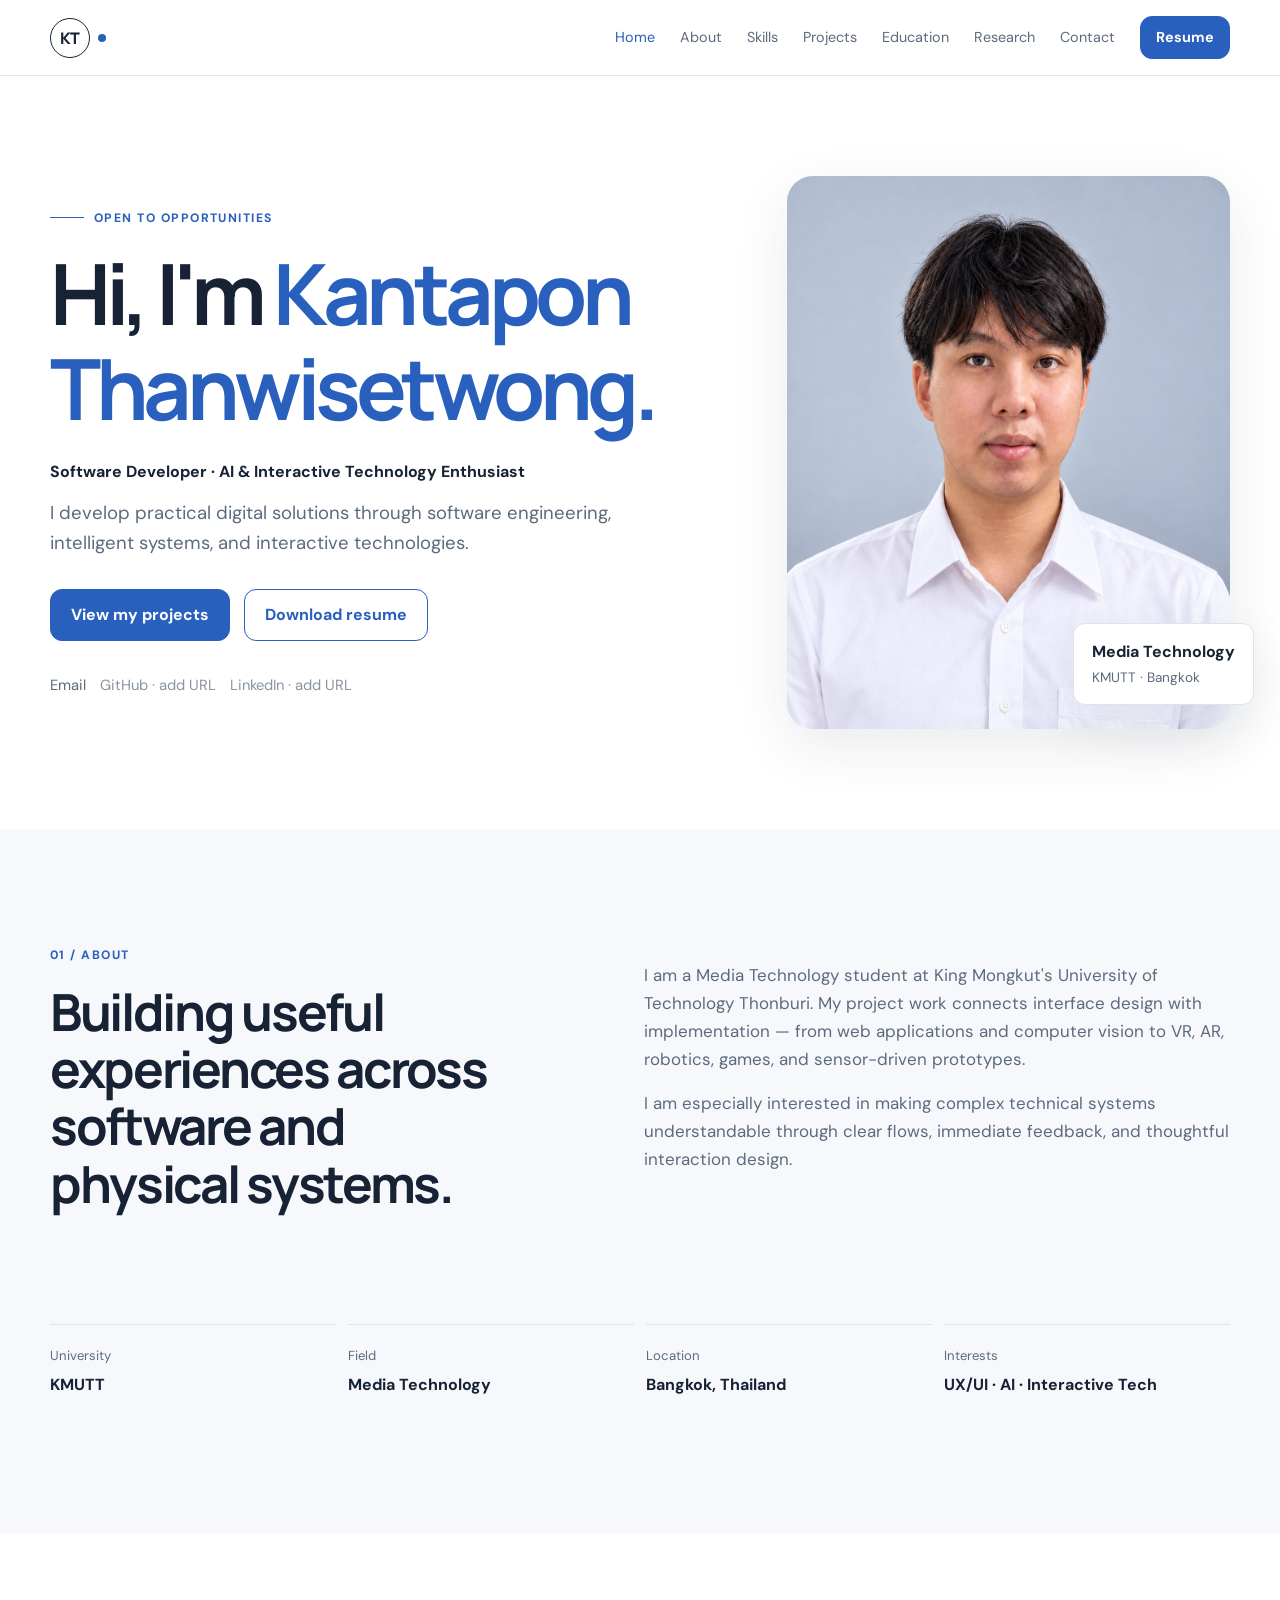
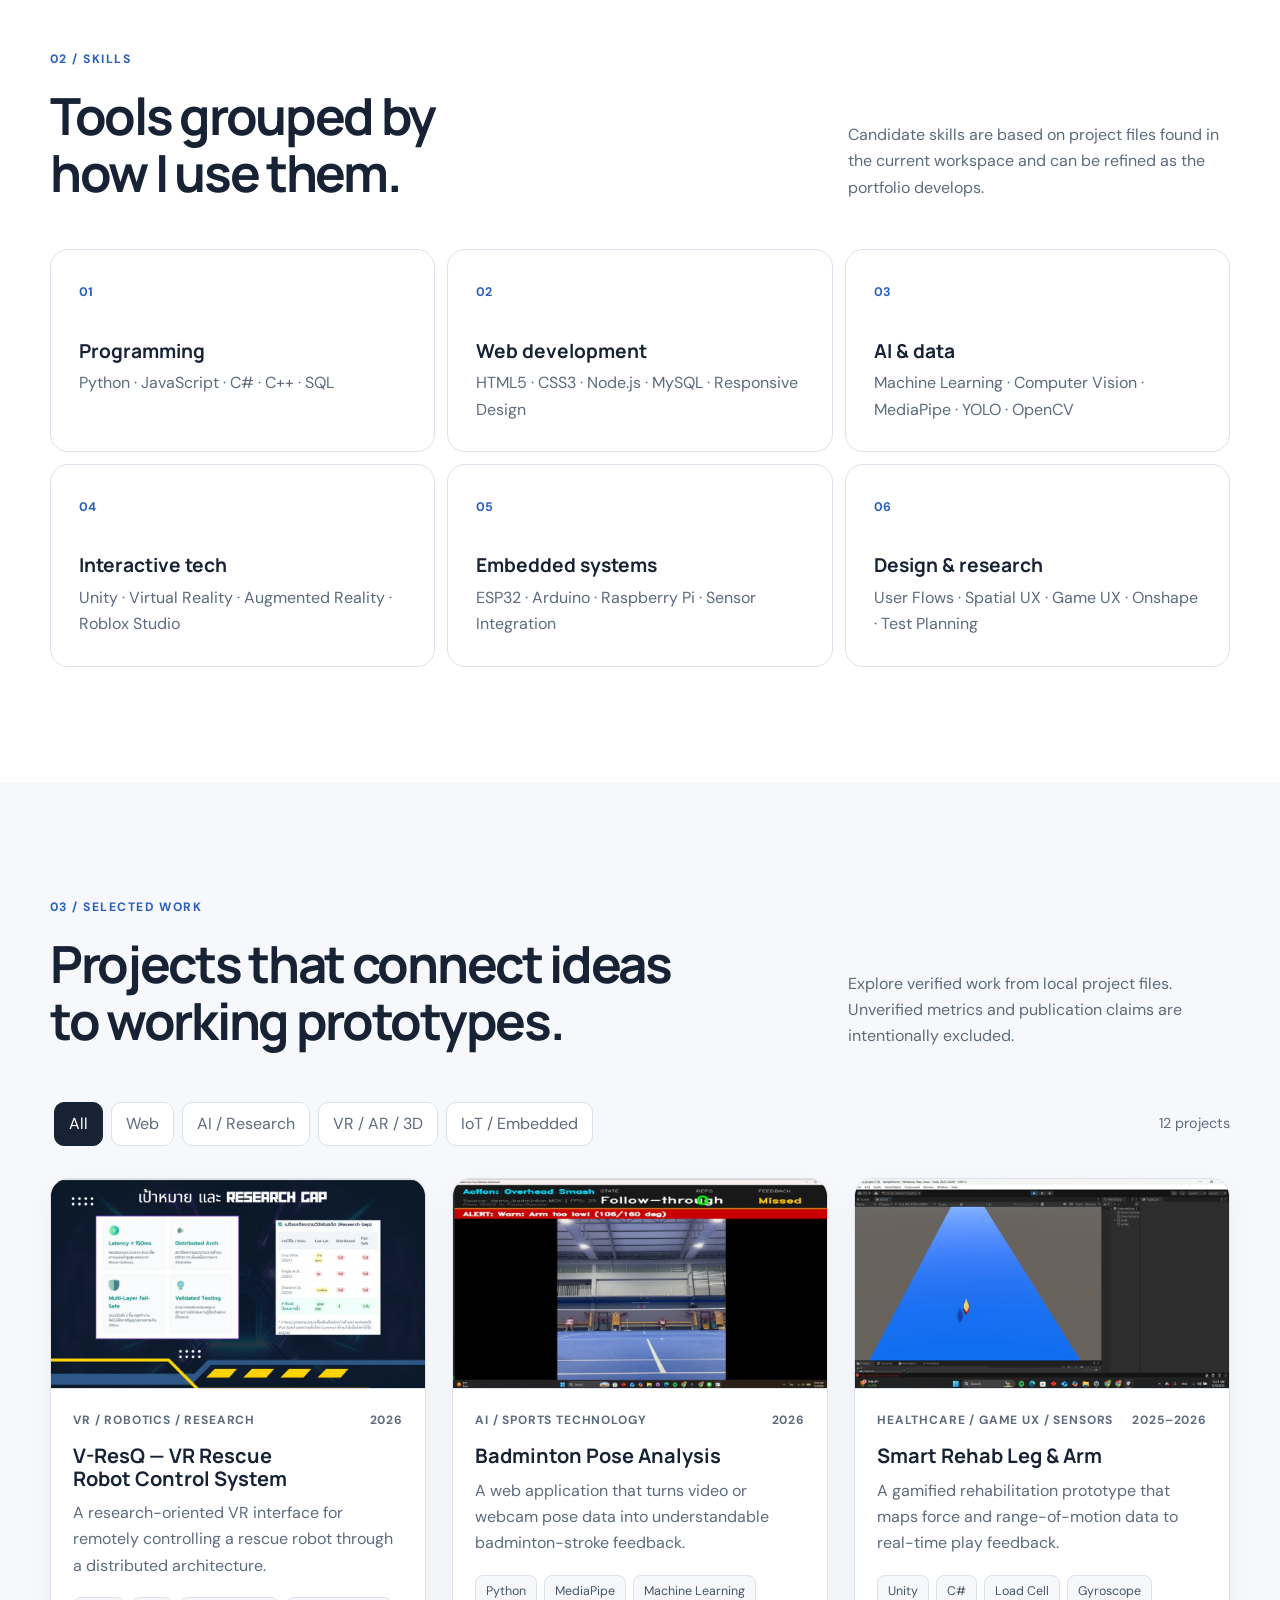
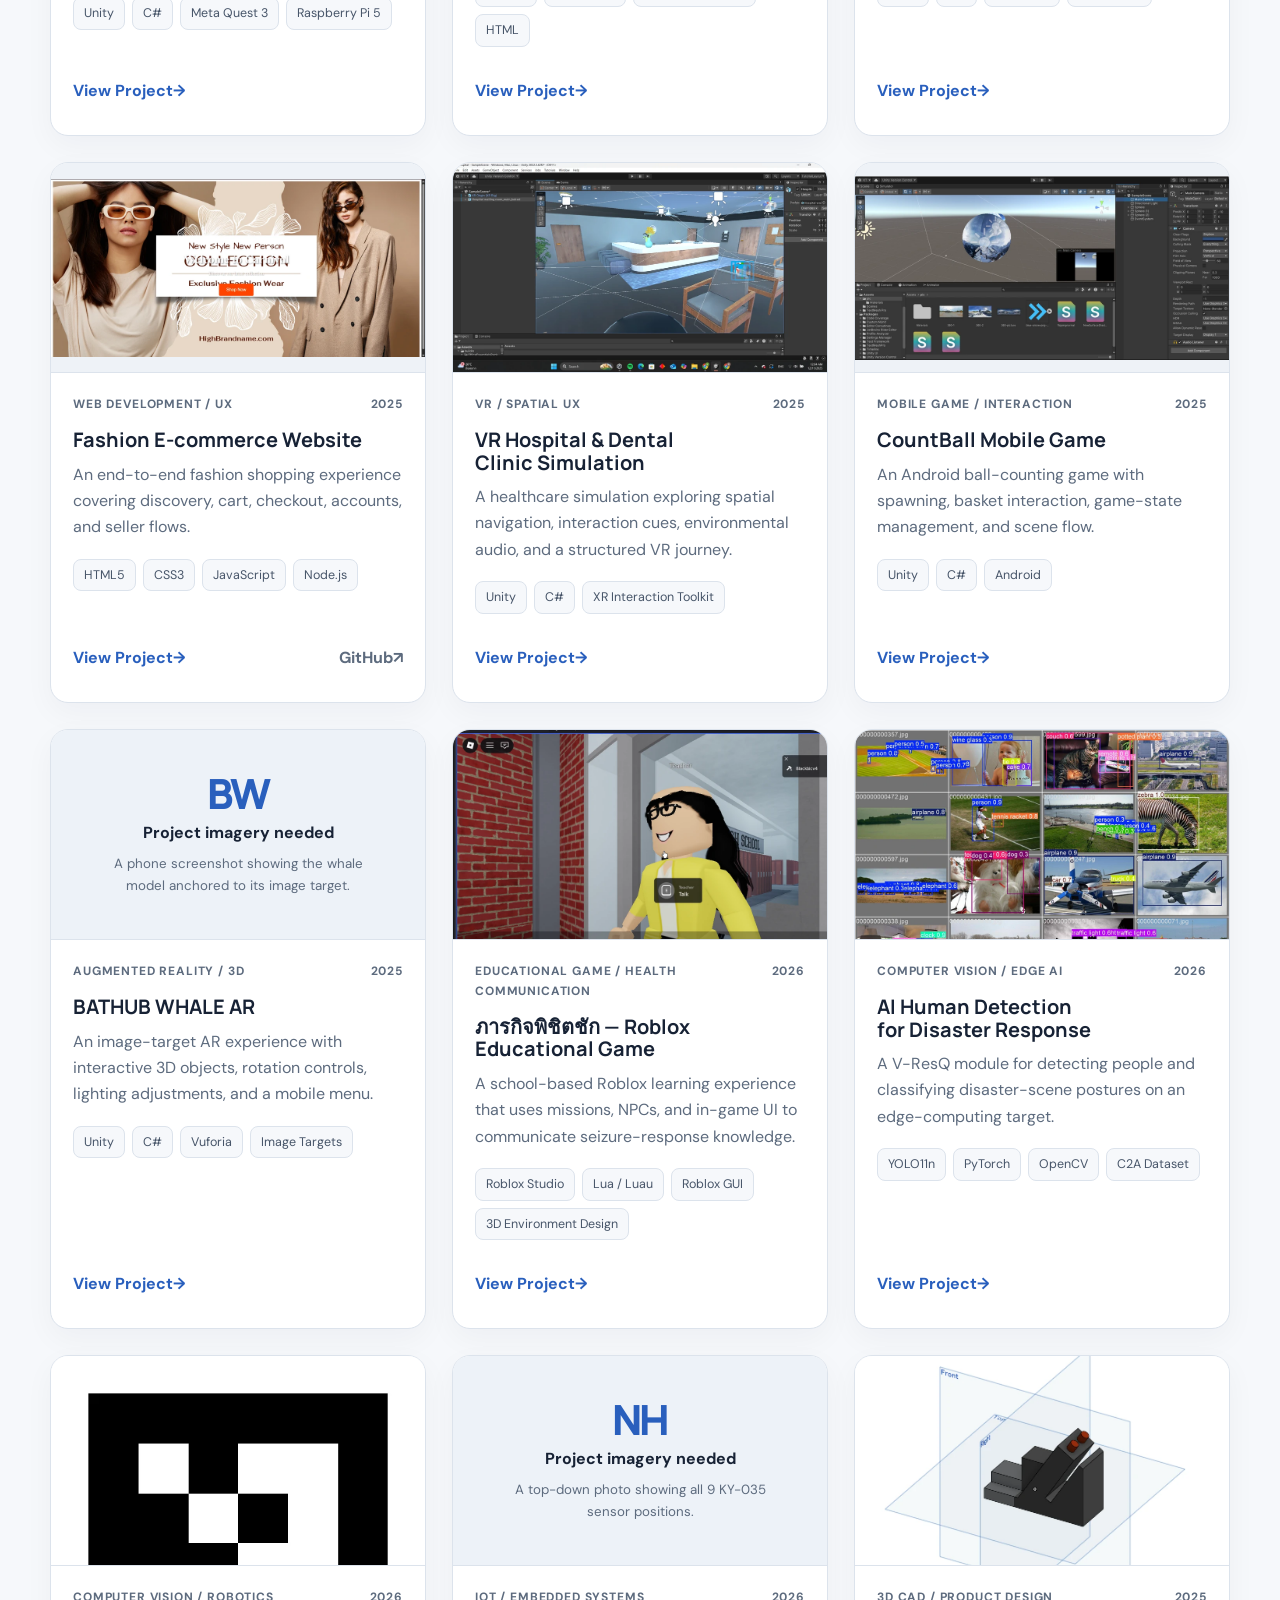
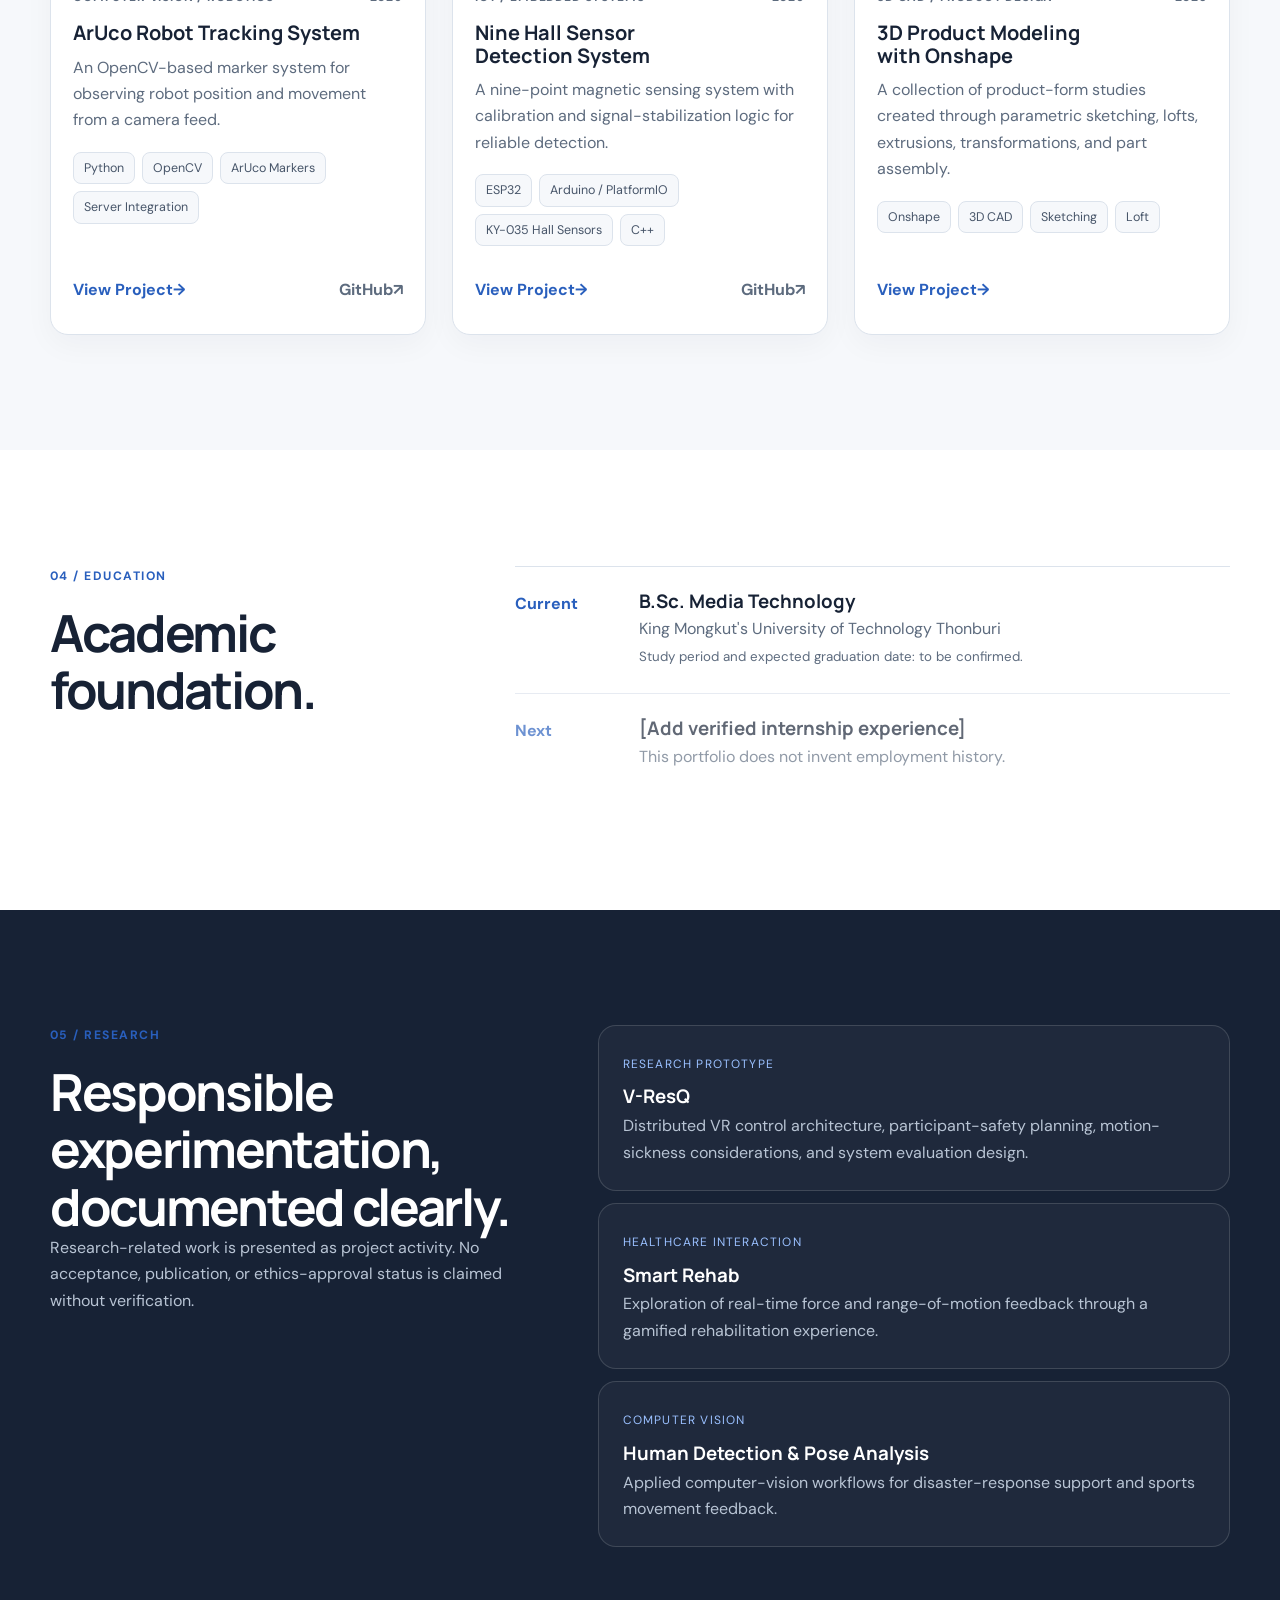
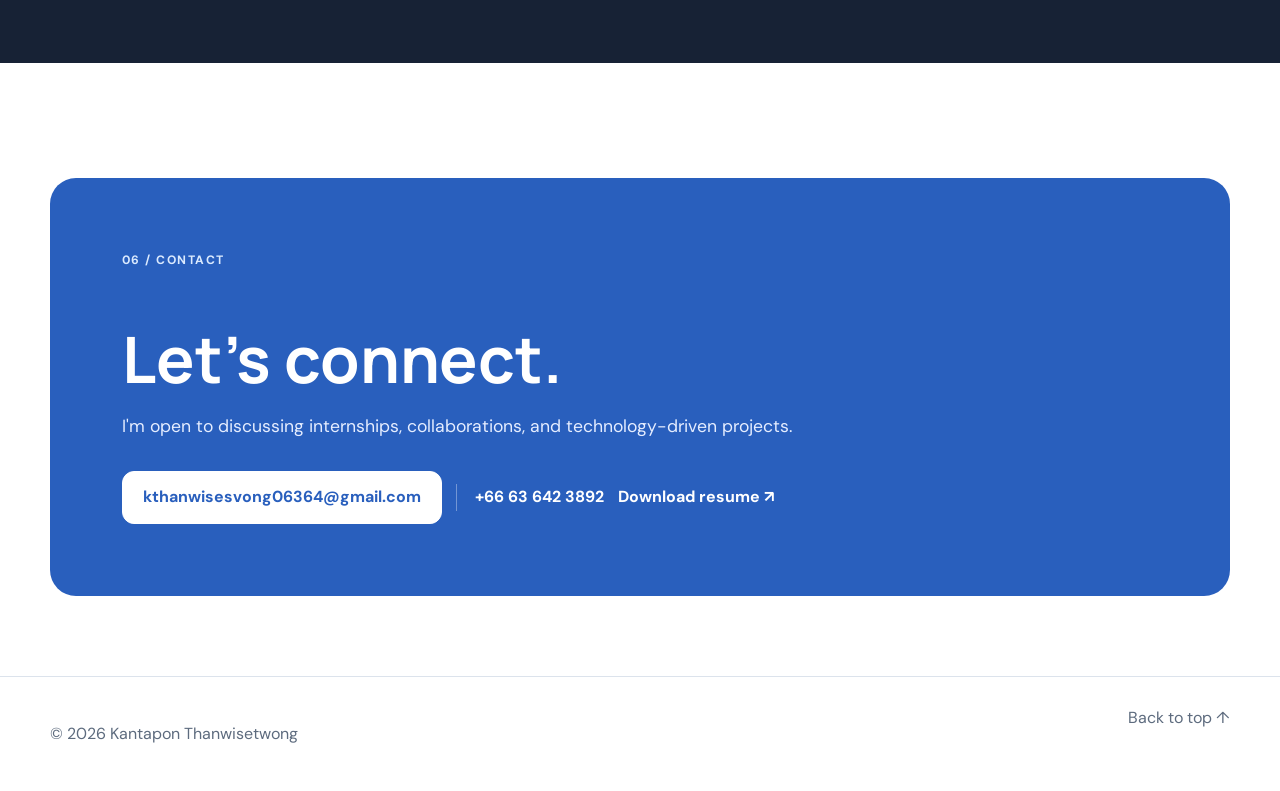
==== index.html @ e7da84ce "Upgrade responsive project gallery and case studies" ====
<!doctype html>
<html lang="en">
<head>
  <meta charset="utf-8">
  <meta name="viewport" content="width=device-width, initial-scale=1">
  <meta name="description" content="Portfolio of Kantapon Thanwisetwong — interactive technology, AI, web development, VR, AR, and embedded systems projects.">
  <meta name="theme-color" content="#ffffff">
  <meta property="og:title" content="Kantapon Thanwisetwong — Portfolio">
  <meta property="og:description" content="Selected projects across AI, web development, VR, AR, robotics, and embedded systems.">
  <meta property="og:type" content="website">
  <meta property="og:image" content="assets/images/profile.png">
  <meta name="twitter:card" content="summary_large_image">
  <title>Kantapon Thanwisetwong — Portfolio</title>
  <link rel="icon" href="assets/favicon.svg" type="image/svg+xml">
  <link rel="preconnect" href="https://fonts.googleapis.com">
  <link rel="preconnect" href="https://fonts.gstatic.com" crossorigin>
  <link href="https://fonts.googleapis.com/css2?family=DM+Sans:wght@400;500;600;700&family=Manrope:wght@500;600;700;800&display=swap" rel="stylesheet">
  <link rel="stylesheet" href="style.css">
  <script src="script.js" defer></script>
</head>
<body>
  <a class="skip-link" href="#main">Skip to content</a>
  <header class="site-header" id="top">
    <nav class="nav shell" aria-label="Primary navigation">
      <a class="brand" href="#home" aria-label="Kantapon Thanwisetwong home"><span>KT</span><i></i></a>
      <button class="nav-toggle" type="button" aria-expanded="false" aria-controls="nav-menu" aria-label="Open navigation menu"><span></span><span></span></button>
      <div class="nav-menu" id="nav-menu">
        <a href="#home">Home</a><a href="#about">About</a><a href="#skills">Skills</a><a href="#projects">Projects</a><a href="#experience">Education</a><a href="#research">Research</a><a href="#contact">Contact</a>
        <a class="button button-small" href="assets/resume.pdf" download>Resume</a>
      </div>
    </nav>
  </header>

  <main id="main">
    <section class="hero section" id="home">
      <div class="shell hero-grid">
        <div class="hero-copy reveal">
          <p class="eyebrow"><span></span> Open to opportunities</p>
          <h1>Hi, I'm <em>Kantapon<br>Thanwisetwong.</em></h1>
          <p class="hero-role">Software Developer · AI & Interactive Technology Enthusiast</p>
          <p class="hero-intro">I develop practical digital solutions through software engineering, intelligent systems, and interactive technologies.</p>
          <div class="button-row"><a class="button" href="#projects">View my projects</a><a class="button button-ghost" href="assets/resume.pdf" download>Download resume</a></div>
          <div class="social-row"><a href="mailto:kthanwisesvong06364@gmail.com">Email</a><span aria-disabled="true" title="GitHub URL to be added">GitHub · add URL</span><span aria-disabled="true" title="LinkedIn URL to be added">LinkedIn · add URL</span></div>
        </div>
        <div class="portrait-wrap reveal" data-delay="1">
          <div class="portrait-frame"><img src="assets/images/profile.png" alt="Professional portrait of Kantapon Thanwisetwong" width="900" height="1100"></div>
          <div class="portrait-note"><strong>Media Technology</strong><span>KMUTT · Bangkok</span></div>
        </div>
      </div>
    </section>

    <section class="section section-tint" id="about">
      <div class="shell about-grid">
        <div class="section-heading reveal"><p class="kicker">01 / About</p><h2>Building useful experiences across software and physical systems.</h2></div>
        <div class="about-copy reveal"><p>I am a Media Technology student at King Mongkut's University of Technology Thonburi. My project work connects interface design with implementation — from web applications and computer vision to VR, AR, robotics, games, and sensor-driven prototypes.</p><p>I am especially interested in making complex technical systems understandable through clear flows, immediate feedback, and thoughtful interaction design.</p></div>
        <dl class="facts reveal"><div><dt>University</dt><dd>KMUTT</dd></div><div><dt>Field</dt><dd>Media Technology</dd></div><div><dt>Location</dt><dd>Bangkok, Thailand</dd></div><div><dt>Interests</dt><dd>UX/UI · AI · Interactive Tech</dd></div></dl>
      </div>
    </section>

    <section class="section" id="skills">
      <div class="shell"><div class="section-heading split reveal"><div><p class="kicker">02 / Skills</p><h2>Tools grouped by how I use them.</h2></div><p>Candidate skills are based on project files found in the current workspace and can be refined as the portfolio develops.</p></div>
        <div class="skills-grid">
          <article class="skill-card reveal"><span>01</span><h3>Programming</h3><p>Python · JavaScript · C# · C++ · SQL</p></article>
          <article class="skill-card reveal"><span>02</span><h3>Web development</h3><p>HTML5 · CSS3 · Node.js · MySQL · Responsive Design</p></article>
          <article class="skill-card reveal"><span>03</span><h3>AI & data</h3><p>Machine Learning · Computer Vision · MediaPipe · YOLO · OpenCV</p></article>
          <article class="skill-card reveal"><span>04</span><h3>Interactive tech</h3><p>Unity · Virtual Reality · Augmented Reality · Roblox Studio</p></article>
          <article class="skill-card reveal"><span>05</span><h3>Embedded systems</h3><p>ESP32 · Arduino · Raspberry Pi · Sensor Integration</p></article>
          <article class="skill-card reveal"><span>06</span><h3>Design & research</h3><p>User Flows · Spatial UX · Game UX · Onshape · Test Planning</p></article>
        </div>
      </div>
    </section>

    <section class="section section-tint" id="projects">
      <div class="shell">
        <div class="section-heading split reveal"><div><p class="kicker">03 / Selected work</p><h2>Projects that connect ideas to working prototypes.</h2></div><p>Explore verified work from local project files. Unverified metrics and publication claims are intentionally excluded.</p></div>
        <div class="project-tools reveal"><div class="filters" role="group" aria-label="Filter projects"><button class="filter is-active" data-filter="all" aria-pressed="true">All</button><button class="filter" data-filter="web" aria-pressed="false">Web</button><button class="filter" data-filter="ai-research" aria-pressed="false">AI / Research</button><button class="filter" data-filter="vr-ar" aria-pressed="false">VR / AR / 3D</button><button class="filter" data-filter="iot-embedded" aria-pressed="false">IoT / Embedded</button></div><p class="project-count" id="project-count" aria-live="polite"></p></div>
        <div class="project-grid" id="project-grid" aria-live="polite"></div>
        <noscript><p class="noscript">JavaScript is disabled. Selected projects include V-ResQ, Badminton Pose Analysis, Smart Rehab, Fashion E-commerce, VR Hospital, ภารกิจพิชิตชัก, and Onshape Product Modeling.</p></noscript>
      </div>
    </section>

    <section class="section" id="experience">
      <div class="shell timeline-layout"><div class="section-heading reveal"><p class="kicker">04 / Education</p><h2>Academic foundation.</h2></div><div class="timeline reveal"><article><span>Current</span><div><h3>B.Sc. Media Technology</h3><p>King Mongkut's University of Technology Thonburi</p><small>Study period and expected graduation date: to be confirmed.</small></div></article><article class="placeholder"><span>Next</span><div><h3>[Add verified internship experience]</h3><p>This portfolio does not invent employment history.</p></div></article></div></div>
    </section>

    <section class="section research-section" id="research">
      <div class="shell research-grid"><div class="section-heading reveal"><p class="kicker">05 / Research</p><h2>Responsible experimentation, documented clearly.</h2><p>Research-related work is presented as project activity. No acceptance, publication, or ethics-approval status is claimed without verification.</p></div><div class="research-cards"><article class="reveal"><span>Research prototype</span><h3>V-ResQ</h3><p>Distributed VR control architecture, participant-safety planning, motion-sickness considerations, and system evaluation design.</p></article><article class="reveal"><span>Healthcare interaction</span><h3>Smart Rehab</h3><p>Exploration of real-time force and range-of-motion feedback through a gamified rehabilitation experience.</p></article><article class="reveal"><span>Computer vision</span><h3>Human Detection & Pose Analysis</h3><p>Applied computer-vision workflows for disaster-response support and sports movement feedback.</p></article></div></div>
    </section>

    <section class="section contact-section" id="contact"><div class="shell contact-card reveal"><p class="kicker">06 / Contact</p><h2>Let's connect.</h2><p>I'm open to discussing internships, collaborations, and technology-driven projects.</p><div class="contact-actions"><a class="button button-light" href="mailto:kthanwisesvong06364@gmail.com">kthanwisesvong06364@gmail.com</a><a class="contact-phone" href="tel:+66636423892">+66 63 642 3892</a><a href="assets/resume.pdf" download>Download resume ↗</a></div></div></section>
  </main>
  <footer><div class="shell"><p>© <span id="year"></span> Kantapon Thanwisetwong</p><a href="#top">Back to top ↑</a></div></footer>
  <button class="back-top" type="button" aria-label="Back to top">↑</button>
</body>
</html>
---- style.css ----
:root {
  --bg: #ffffff;
  --surface: #f6f8fb;
  --surface-strong: #edf2f8;
  --ink: #172235;
  --muted: #5d6b7e;
  --accent: #295fbd;
  --accent-dark: #1f4b95;
  --line: #dce3ec;
  --focus: #0b63ce;
  --radius: 18px;
  --radius-small: 12px;
  --shadow: 0 18px 55px rgba(23, 34, 53, 0.09);
  --header: 76px;
}

* { box-sizing: border-box; }
html { scroll-behavior: smooth; scroll-padding-top: calc(var(--header) + 20px); }
body {
  margin: 0;
  background: var(--bg);
  color: var(--ink);
  font: 400 1rem/1.65 "DM Sans", system-ui, sans-serif;
  -webkit-font-smoothing: antialiased;
  text-rendering: optimizeLegibility;
}
img { display: block; max-width: 100%; }
a { color: inherit; text-decoration: none; }
button { font: inherit; }
button, a { touch-action: manipulation; -webkit-tap-highlight-color: rgba(41, 95, 189, 0.15); }
h1, h2, h3, p { overflow-wrap: anywhere; }
h1, h2, h3 { font-family: Manrope, system-ui, sans-serif; line-height: 1.12; text-wrap: balance; }
h1, h2, h3, section[id] { scroll-margin-top: calc(var(--header) + 24px); }

.shell { width: min(1180px, calc(100% - clamp(28px, 5vw, 72px))); margin-inline: auto; }
.section { padding-block: clamp(72px, 9vw, 118px); }
.section-tint { background: var(--surface); }
.skip-link {
  position: fixed;
  left: 16px;
  top: -80px;
  z-index: 200;
  background: var(--ink);
  color: #fff;
  padding: 10px 14px;
  border-radius: 8px;
}
.skip-link:focus { top: 12px; }

.site-header {
  height: var(--header);
  position: sticky;
  top: 0;
  z-index: 50;
  background: rgba(255, 255, 255, 0.93);
  border-bottom: 1px solid rgba(220, 227, 236, 0.86);
  backdrop-filter: blur(16px);
}
.nav { height: 100%; display: flex; align-items: center; justify-content: space-between; gap: 24px; }
.brand { display: flex; align-items: center; gap: 8px; font: 800 1rem/1 Manrope, sans-serif; letter-spacing: -0.02em; }
.brand span { display: grid; place-items: center; width: 40px; height: 40px; border: 1px solid var(--ink); border-radius: 50%; }
.brand i { width: 8px; height: 8px; border-radius: 50%; background: var(--accent); }
.nav-menu { display: flex; align-items: center; gap: clamp(14px, 2vw, 25px); }
.nav-menu > a:not(.button) { color: var(--muted); font-size: 0.9rem; transition: color 180ms ease; }
.nav-menu > a:hover, .nav-menu > a.is-active { color: var(--accent); }
.nav-toggle { display: none; border: 0; background: transparent; padding: 10px; min-width: 44px; min-height: 44px; cursor: pointer; }
.nav-toggle span { display: block; width: 24px; height: 2px; margin: 5px auto; background: var(--ink); transition: transform 180ms ease; }
.detail-header-actions { display: flex; align-items: center; gap: 18px; color: var(--muted); }

.button {
  display: inline-flex;
  align-items: center;
  justify-content: center;
  min-height: 48px;
  padding: 12px 20px;
  border: 1px solid var(--accent);
  border-radius: 12px;
  background: var(--accent);
  color: #fff;
  font-weight: 700;
  transition: background-color 180ms ease, border-color 180ms ease, color 180ms ease, transform 180ms ease;
}
.button:hover { background: var(--accent-dark); border-color: var(--accent-dark); transform: translateY(-1px); }
.button-small { min-height: 42px; padding: 9px 15px; font-size: 0.9rem; }
.button-ghost { background: transparent; color: var(--accent); }
.button-ghost:hover { color: #fff; }
.button-light { background: #fff; color: var(--accent); border-color: #fff; }
.button-light:hover { background: #f8fafc; color: var(--accent-dark); border-color: #f8fafc; }

.hero { padding-block: clamp(52px, 8vw, 100px); }
.hero-grid { display: grid; grid-template-columns: minmax(0, 1.18fr) minmax(300px, 0.82fr); align-items: center; gap: clamp(44px, 8vw, 100px); }
.eyebrow, .kicker { margin: 0 0 18px; color: var(--accent); font-size: 0.76rem; font-weight: 700; letter-spacing: 0.12em; text-transform: uppercase; }
.eyebrow { display: flex; align-items: center; gap: 10px; }
.eyebrow span { width: 34px; height: 1px; background: var(--accent); }
.hero-copy h1 { margin: 0 0 24px; font-size: clamp(3rem, 6.6vw, 6.2rem); letter-spacing: -0.065em; }
.hero-copy h1 em { color: var(--accent); font-style: normal; }
.hero-role { max-width: 680px; margin: 0 0 12px; font-weight: 700; }
.hero-intro { max-width: 660px; margin: 0; color: var(--muted); font-size: clamp(1rem, 1.5vw, 1.16rem); }
.button-row, .social-row, .contact-actions { display: flex; flex-wrap: wrap; align-items: center; gap: 14px; }
.button-row { margin-top: 30px; }
.social-row { margin-top: 32px; color: var(--muted); font-size: 0.92rem; }
.social-row a:hover { color: var(--accent); }
.social-row [aria-disabled="true"] { opacity: 0.72; }
.portrait-wrap { position: relative; }
.portrait-frame { aspect-ratio: 4 / 5; overflow: hidden; border-radius: 26px; background: var(--surface-strong); box-shadow: var(--shadow); }
.portrait-frame img { width: 100%; height: 100%; object-fit: cover; object-position: center top; }
.portrait-note { position: absolute; right: -24px; bottom: 24px; display: grid; gap: 2px; padding: 15px 18px; background: #fff; border: 1px solid var(--line); border-radius: 12px; box-shadow: var(--shadow); }
.portrait-note span { color: var(--muted); font-size: 0.85rem; }

.section-heading { max-width: 760px; margin-bottom: 48px; }
.section-heading.split { max-width: none; display: grid; grid-template-columns: minmax(0, 1fr) minmax(240px, 0.52fr); align-items: end; gap: 64px; }
.section-heading h2 { margin: 0; font-size: clamp(2rem, 4vw, 3.6rem); letter-spacing: -0.045em; }
.section-heading > p:last-child, .section-heading.split > p { margin: 0; color: var(--muted); }
.about-grid { display: grid; grid-template-columns: 0.95fr 1.05fr; gap: 64px; }
.about-copy { color: var(--muted); font-size: 1.06rem; }
.facts { grid-column: 1 / -1; display: grid; grid-template-columns: repeat(4, minmax(0, 1fr)); gap: 12px; margin: 0; }
.facts div { padding: 20px 0; border-top: 1px solid var(--line); }
.facts dt { color: var(--muted); font-size: 0.82rem; }
.facts dd { margin: 5px 0 0; font-weight: 700; }

.skills-grid { display: grid; grid-template-columns: repeat(3, minmax(0, 1fr)); gap: 12px; }
.skill-card { min-width: 0; padding: 28px; border: 1px solid var(--line); border-radius: var(--radius); background: #fff; }
.skill-card > span { color: var(--accent); font-size: 0.78rem; font-weight: 700; }
.skill-card h3 { margin: 36px 0 8px; font-size: 1.2rem; }
.skill-card p { margin: 0; color: var(--muted); }

.project-tools { display: flex; align-items: center; justify-content: space-between; gap: 18px; margin-bottom: 28px; }
.filters { display: flex; gap: 8px; max-width: 100%; padding: 4px; overflow-x: auto; scrollbar-width: thin; }
.filter {
  flex: 0 0 auto;
  min-height: 42px;
  padding: 8px 14px;
  border: 1px solid var(--line);
  border-radius: 10px;
  background: #fff;
  color: var(--muted);
  cursor: pointer;
  transition: background-color 180ms ease, color 180ms ease, border-color 180ms ease;
}
.filter:hover { border-color: #a9bad1; color: var(--ink); }
.filter.is-active { background: var(--ink); border-color: var(--ink); color: #fff; }
.project-count { flex: 0 0 auto; margin: 0; color: var(--muted); font-size: 0.9rem; font-variant-numeric: tabular-nums; }
.project-grid { display: grid; grid-template-columns: repeat(auto-fit, minmax(min(100%, 330px), 1fr)); gap: clamp(16px, 2.2vw, 26px); align-items: stretch; }
.project-card { container-type: inline-size; min-width: 0; display: flex; flex-direction: column; border: 1px solid var(--line); border-radius: var(--radius); background: #fff; box-shadow: 0 10px 30px rgba(23, 34, 53, 0.04); transition: transform 180ms ease, box-shadow 180ms ease, border-color 180ms ease; }
.project-card:hover { transform: translateY(-4px); border-color: #b9c8dc; box-shadow: var(--shadow); }
.project-visual { position: relative; display: grid; place-items: center; aspect-ratio: 16 / 9; overflow: hidden; border-bottom: 1px solid var(--line); border-radius: calc(var(--radius) - 1px) calc(var(--radius) - 1px) 0 0; background: var(--surface-strong); }
.project-visual img { width: 100%; height: 100%; object-fit: contain; background: #eef2f7; transition: transform 260ms ease; }
.project-card:hover .project-visual img { transform: scale(1.015); }
.project-placeholder { width: 100%; height: 100%; min-height: 180px; display: grid; place-items: center; align-content: center; gap: 6px; padding: 24px; text-align: center; background: var(--surface-strong); color: var(--muted); }
.project-placeholder > span { color: var(--accent); font: 800 clamp(1.5rem, 4vw, 2.6rem)/1 Manrope, sans-serif; letter-spacing: -0.05em; }
.project-placeholder strong { color: var(--ink); }
.project-placeholder small { max-width: 32ch; }
.project-body { min-width: 0; display: flex; flex: 1; flex-direction: column; padding: 22px; }
.project-meta { display: flex; justify-content: space-between; gap: 12px; color: var(--muted); font-size: 0.75rem; font-weight: 700; letter-spacing: 0.07em; text-transform: uppercase; }
.project-body h3 { margin: 14px 0 10px; font-size: clamp(1.25rem, 3cqi, 1.55rem); }
.project-body h3 a:hover { color: var(--accent); }
.project-body > p { margin: 0 0 18px; color: var(--muted); }
.tags { display: flex; flex-wrap: wrap; gap: 7px; }
.tag { display: inline-flex; align-items: center; min-height: 30px; padding: 5px 10px; border: 1px solid var(--line); border-radius: 8px; background: var(--surface); color: #475569; font-size: 0.78rem; }
.project-actions { display: flex; flex-wrap: wrap; align-items: center; justify-content: space-between; gap: 12px; margin-top: auto; padding-top: 22px; }
.project-link, .github-link { display: inline-flex; align-items: center; min-height: 44px; font-weight: 700; }
.project-link { color: var(--accent); }
.github-link { color: var(--muted); }
.project-link:hover, .github-link:hover { color: var(--accent-dark); }
.load-error, .noscript { grid-column: 1 / -1; padding: 24px; border: 1px solid var(--line); border-radius: var(--radius-small); background: #fff; color: var(--muted); }

.timeline-layout { display: grid; grid-template-columns: 0.7fr 1.3fr; gap: 80px; }
.timeline article { display: grid; grid-template-columns: 100px 1fr; gap: 24px; padding: 24px 0; border-top: 1px solid var(--line); }
.timeline article > span { color: var(--accent); font-weight: 700; }
.timeline h3 { margin: 0 0 5px; }
.timeline p, .timeline small { margin: 0; color: var(--muted); }
.timeline .placeholder { opacity: 0.68; }
.research-section { background: var(--ink); color: #fff; }
.research-grid { display: grid; grid-template-columns: 0.85fr 1.15fr; gap: 80px; }
.research-grid .section-heading > p:last-child { color: #b8c4d4; }
.research-cards { display: grid; gap: 12px; }
.research-cards article { padding: 24px; border: 1px solid rgba(255, 255, 255, 0.14); border-radius: var(--radius); background: rgba(255, 255, 255, 0.035); }
.research-cards span { color: #9ac0ff; font-size: 0.75rem; letter-spacing: 0.1em; text-transform: uppercase; }
.research-cards h3 { margin: 10px 0 6px; }
.research-cards p { margin: 0; color: #b8c4d4; }
.contact-section { padding-bottom: 80px; }
.contact-card { padding: clamp(36px, 7vw, 72px); border-radius: 26px; background: var(--accent); color: #fff; }
.contact-card .kicker { color: #dbeafe; }
.contact-card h2 { margin-bottom: 12px; font-size: clamp(2.4rem, 5vw, 4.5rem); }
.contact-card > p:not(.kicker) { color: #e5edff; font-size: 1.1rem; }
.contact-actions { margin-top: 30px; }
.contact-actions > a:not(.button) { font-weight: 700; }
.contact-phone { padding-left: 18px; border-left: 1px solid rgba(255, 255, 255, 0.35); }
footer { padding: 28px 0; border-top: 1px solid var(--line); color: var(--muted); }
footer .shell { display: flex; justify-content: space-between; gap: 20px; }
.back-top { position: fixed; right: max(20px, env(safe-area-inset-right)); bottom: max(20px, env(safe-area-inset-bottom)); width: 48px; height: 48px; border: 1px solid var(--line); border-radius: 50%; background: #fff; color: var(--accent); box-shadow: var(--shadow); cursor: pointer; opacity: 0; pointer-events: none; transition: opacity 180ms ease, transform 180ms ease; }
.back-top.is-visible { opacity: 1; pointer-events: auto; }
.back-top:hover { transform: translateY(-2px); }

.reveal { opacity: 1; transform: none; }
.js .reveal { opacity: 0; transform: translateY(16px); transition: opacity 420ms ease, transform 420ms ease; }
.js .reveal.is-visible { opacity: 1; transform: none; }

/* Project detail */
.project-detail { min-height: 100vh; }
.detail-hero { padding-block: clamp(42px, 7vw, 82px); background: var(--surface); }
.back-link { display: inline-flex; align-items: center; min-height: 44px; margin-bottom: 24px; color: var(--accent); font-weight: 700; }
.detail-grid { display: grid; grid-template-columns: minmax(0, 1.04fr) minmax(360px, 0.96fr); gap: clamp(34px, 6vw, 72px); align-items: center; }
.detail-grid h1 { margin: 0 0 20px; font-size: clamp(2.4rem, 5.4vw, 5rem); letter-spacing: -0.055em; }
.detail-grid .lead { max-width: 680px; margin: 0; color: var(--muted); font-size: clamp(1.05rem, 1.7vw, 1.25rem); }
.detail-image { display: grid; place-items: center; aspect-ratio: 16 / 10; overflow: hidden; border: 1px solid var(--line); border-radius: 22px; background: var(--surface-strong); box-shadow: var(--shadow); }
.detail-image > img { width: 100%; height: 100%; object-fit: contain; }
.detail-content { padding-block: clamp(64px, 8vw, 100px); }
.detail-columns { display: grid; grid-template-columns: minmax(0, 1.38fr) minmax(260px, 0.62fr); gap: clamp(44px, 7vw, 86px); }
.detail-copy section { margin-bottom: 48px; }
.detail-copy h2, .project-gallery-section h2, .detail-lower h2 { margin: 0 0 18px; font-size: clamp(1.7rem, 3vw, 2.45rem); letter-spacing: -0.035em; }
.detail-copy p, .detail-copy li, .detail-lower p, .detail-lower li { color: #475569; }
.check-list { display: grid; gap: 12px; padding: 0; list-style: none; }
.check-list li { position: relative; padding-left: 30px; }
.check-list li::before { content: "✓"; position: absolute; left: 0; top: 0; color: var(--accent); font-weight: 800; }
.detail-side { align-self: start; position: sticky; top: calc(var(--header) + 24px); padding: 24px; border: 1px solid var(--line); border-radius: var(--radius); background: #fff; box-shadow: 0 10px 30px rgba(23, 34, 53, 0.045); }
.detail-side > h2 { margin: 0 0 22px; font-size: 1.25rem; }
.detail-side h3 { margin: 26px 0 12px; font-size: 0.95rem; }
.detail-side dl { margin: 0; }
.detail-side dl div { display: grid; grid-template-columns: 80px 1fr; gap: 16px; padding: 12px 0; border-top: 1px solid var(--line); }
.detail-side dt { color: var(--muted); font-size: 0.85rem; }
.detail-side dd { margin: 0; font-weight: 700; }
.detail-github { display: inline-flex; align-items: center; min-height: 44px; color: var(--accent); font-weight: 700; }

.project-gallery-section { margin-top: clamp(64px, 9vw, 110px); }
.gallery-heading { display: flex; align-items: end; justify-content: space-between; gap: 24px; margin-bottom: 26px; }
.gallery-heading h2 { margin-bottom: 0; }
.gallery-heading > p { margin: 0; color: var(--muted); font-variant-numeric: tabular-nums; }
.gallery-viewer { min-width: 0; }
.gallery-stage { position: relative; border: 1px solid var(--line); border-radius: 20px; background: #e9eef5; }
.gallery-open { display: grid; place-items: center; width: 100%; aspect-ratio: 16 / 9; padding: 0; overflow: hidden; border: 0; border-radius: 19px 19px 0 0; background: #e9eef5; cursor: zoom-in; }
.gallery-open img { width: 100%; height: 100%; object-fit: contain; user-select: none; }
.gallery-controls { display: grid; grid-template-columns: minmax(0, 1fr) auto minmax(0, 1fr); align-items: center; gap: 16px; padding: 12px; border-top: 1px solid var(--line); background: #fff; border-radius: 0 0 19px 19px; }
.gallery-controls button { min-height: 44px; padding: 8px 12px; border: 0; border-radius: 9px; background: transparent; color: var(--accent); font-weight: 700; cursor: pointer; }
.gallery-controls button:first-child { justify-self: start; }
.gallery-controls button:last-child { justify-self: end; }
.gallery-controls button:hover { background: var(--surface); }
.gallery-controls span { font-variant-numeric: tabular-nums; }
.gallery-thumbs { display: grid; grid-auto-flow: column; grid-auto-columns: minmax(104px, 15%); gap: 10px; max-width: 100%; margin-top: 12px; padding: 3px 3px 10px; overflow-x: auto; overscroll-behavior-inline: contain; scrollbar-width: thin; }
.gallery-thumb { aspect-ratio: 16 / 9; padding: 0; overflow: hidden; border: 2px solid transparent; border-radius: 10px; background: var(--surface-strong); cursor: pointer; opacity: 0.72; transition: opacity 160ms ease, border-color 160ms ease, transform 160ms ease; }
.gallery-thumb img { width: 100%; height: 100%; object-fit: cover; }
.gallery-thumb:hover, .gallery-thumb.is-current { opacity: 1; }
.gallery-thumb.is-current { border-color: var(--accent); transform: translateY(-2px); }
.gallery-caption { min-height: 1.7em; margin: 10px 0 0; color: var(--muted); text-wrap: pretty; }
.missing-media { margin-top: 26px; padding: clamp(22px, 4vw, 34px); border: 1px dashed #aebed4; border-radius: var(--radius); background: var(--surface); }
.missing-media h3 { margin: 0 0 8px; }
.missing-media p { margin: 0; color: var(--muted); }
.missing-media ul { margin: 14px 0 0; padding-left: 20px; color: #475569; }

.detail-lower { display: grid; grid-template-columns: repeat(2, minmax(0, 1fr)); gap: clamp(40px, 7vw, 90px); margin-top: clamp(68px, 9vw, 112px); padding-top: clamp(52px, 7vw, 80px); border-top: 1px solid var(--line); }
.process-list { display: grid; gap: 16px; padding: 0; list-style: none; counter-reset: process; }
.process-list li { position: relative; padding: 18px 18px 18px 68px; border: 1px solid var(--line); border-radius: var(--radius-small); }
.process-list li::before { content: attr(data-step); position: absolute; left: 18px; top: 18px; color: var(--accent); font-weight: 800; font-variant-numeric: tabular-nums; }
.detail-lower h3 { margin: 28px 0 8px; font-size: 1.05rem; }
.project-pager { display: grid; grid-template-columns: minmax(0, 1fr) auto minmax(0, 1fr); align-items: stretch; gap: 14px; margin-top: clamp(68px, 9vw, 112px); }
.project-pager > a { min-width: 0; display: flex; flex-direction: column; justify-content: center; min-height: 104px; padding: 18px; border: 1px solid var(--line); border-radius: var(--radius-small); transition: border-color 180ms ease, background-color 180ms ease; }
.project-pager > a:hover { border-color: #a9bad1; background: var(--surface); }
.project-pager small { color: var(--muted); }
.project-pager strong { margin-top: 4px; line-height: 1.25; }
.project-pager .pager-all { min-height: 44px; align-self: center; color: var(--accent); font-weight: 700; }
.project-pager #next-project { text-align: right; }

.lightbox { width: min(96vw, 1500px); max-width: none; height: min(94vh, 1000px); max-height: none; padding: 0; border: 0; border-radius: 16px; background: #0d1118; color: #fff; overscroll-behavior: contain; }
.lightbox::backdrop { background: rgba(7, 11, 18, 0.9); }
.lightbox-inner { position: relative; display: grid; grid-template-columns: 64px minmax(0, 1fr) 64px; align-items: center; width: 100%; height: 100%; padding: 56px 12px 20px; }
.lightbox figure { min-width: 0; max-width: 100%; margin: 0; }
.lightbox figure img { width: 100%; max-height: calc(94vh - 120px); object-fit: contain; }
.lightbox figcaption { margin-top: 12px; color: #d4dbe6; text-align: center; }
.lightbox-close, .lightbox-arrow { display: grid; place-items: center; width: 48px; height: 48px; border: 1px solid rgba(255, 255, 255, 0.3); border-radius: 50%; background: rgba(255, 255, 255, 0.08); color: #fff; cursor: pointer; }
.lightbox-close:hover, .lightbox-arrow:hover { background: rgba(255, 255, 255, 0.18); }
.lightbox-close { position: absolute; top: 12px; right: 12px; z-index: 2; font-size: 1.7rem; }
.lightbox-prev { justify-self: center; }
.lightbox-next { justify-self: center; }

:focus-visible { outline: 3px solid var(--focus); outline-offset: 3px; }
.lightbox :focus-visible { outline-color: #8fc5ff; }

@container (min-width: 430px) {
  .project-actions { border-top: 1px solid var(--line); }
}

@media (max-width: 1000px) {
  .nav-menu { gap: 14px; }
  .hero-grid, .detail-grid { grid-template-columns: minmax(0, 1fr) minmax(300px, 0.78fr); }
  .about-grid, .timeline-layout, .research-grid { gap: 44px; }
  .detail-columns { grid-template-columns: minmax(0, 1fr) 270px; gap: 42px; }
}

@media (max-width: 820px) {
  .nav-toggle { display: block; }
  .nav-menu { position: fixed; inset: var(--header) 0 auto; display: grid; gap: 6px; padding: 20px max(20px, env(safe-area-inset-right)) 24px max(20px, env(safe-area-inset-left)); border-bottom: 1px solid var(--line); background: #fff; transform: translateY(-120%); visibility: hidden; transition: transform 220ms ease, visibility 220ms ease; }
  .nav-menu.is-open { transform: translateY(0); visibility: visible; }
  .nav-menu > a { min-height: 44px; display: flex; align-items: center; padding-inline: 10px; }
  .hero-grid, .about-grid, .timeline-layout, .research-grid, .detail-grid, .detail-columns, .detail-lower { grid-template-columns: 1fr; }
  .hero-copy { order: 2; }
  .portrait-wrap { width: min(100%, 500px); margin-inline: auto; }
  .section-heading.split { grid-template-columns: 1fr; gap: 12px; }
  .facts { grid-template-columns: repeat(2, minmax(0, 1fr)); }
  .skills-grid { grid-template-columns: repeat(2, minmax(0, 1fr)); }
  .detail-grid { gap: 34px; }
  .detail-image { width: min(100%, 640px); }
  .detail-side { position: static; }
  .project-pager { grid-template-columns: repeat(2, minmax(0, 1fr)); }
  .project-pager .pager-all { grid-column: 1 / -1; grid-row: 1; justify-self: center; }
  .lightbox-inner { grid-template-columns: 52px minmax(0, 1fr) 52px; padding-inline: 4px; }
}

@media (max-width: 620px) {
  .hero { padding-top: 42px; }
  .hero-copy h1 { font-size: clamp(2.55rem, 13vw, 4rem); }
  .button-row .button { width: 100%; }
  .portrait-note { right: 10px; bottom: 10px; }
  .section-heading { margin-bottom: 32px; }
  .facts, .skills-grid { grid-template-columns: 1fr; }
  .facts div { display: grid; grid-template-columns: 100px 1fr; gap: 10px; }
  .project-tools { align-items: flex-start; flex-direction: column; }
  .filters { width: 100%; }
  .project-count { padding-left: 4px; }
  .timeline article { grid-template-columns: 1fr; gap: 4px; }
  .contact-card { border-radius: 20px; }
  .contact-actions { align-items: stretch; flex-direction: column; }
  .button-light { width: 100%; font-size: 0.84rem; }
  .contact-phone { padding-left: 0; border-left: 0; }
  footer .shell { flex-direction: column; }
  .detail-header-actions > a:first-child { display: none; }
  .detail-hero { padding-top: 34px; }
  .detail-image { border-radius: 16px; }
  .gallery-heading { align-items: flex-start; flex-direction: column; gap: 4px; }
  .gallery-controls button span { position: absolute; width: 1px; height: 1px; padding: 0; margin: -1px; overflow: hidden; clip: rect(0, 0, 0, 0); white-space: nowrap; border: 0; }
  .gallery-thumbs { grid-auto-columns: minmax(94px, 34%); }
  .project-pager { grid-template-columns: 1fr; }
  .project-pager .pager-all { grid-column: auto; grid-row: auto; order: 3; justify-self: stretch; text-align: center; }
  .project-pager #next-project { text-align: left; }
  .lightbox { width: 100vw; height: 100dvh; border-radius: 0; }
  .lightbox-inner { grid-template-columns: 48px minmax(0, 1fr) 48px; padding: 64px 0 20px; }
  .lightbox-arrow { width: 44px; height: 44px; }
  .lightbox figure img { max-height: calc(100dvh - 160px); }
}

@media (max-width: 360px) {
  .project-body, .skill-card { padding: 18px; }
  .hero-role { font-size: 0.94rem; }
  .social-row { gap: 10px; }
  .detail-side { padding: 18px; }
  .gallery-thumbs { grid-auto-columns: 42%; }
  .lightbox-inner { grid-template-columns: 44px minmax(0, 1fr) 44px; }
}

@media (prefers-reduced-motion: reduce) {
  html { scroll-behavior: auto; }
  *, *::before, *::after { animation-duration: 0.01ms !important; animation-iteration-count: 1 !important; transition-duration: 0.01ms !important; }
  .js .reveal { opacity: 1; transform: none; }
}
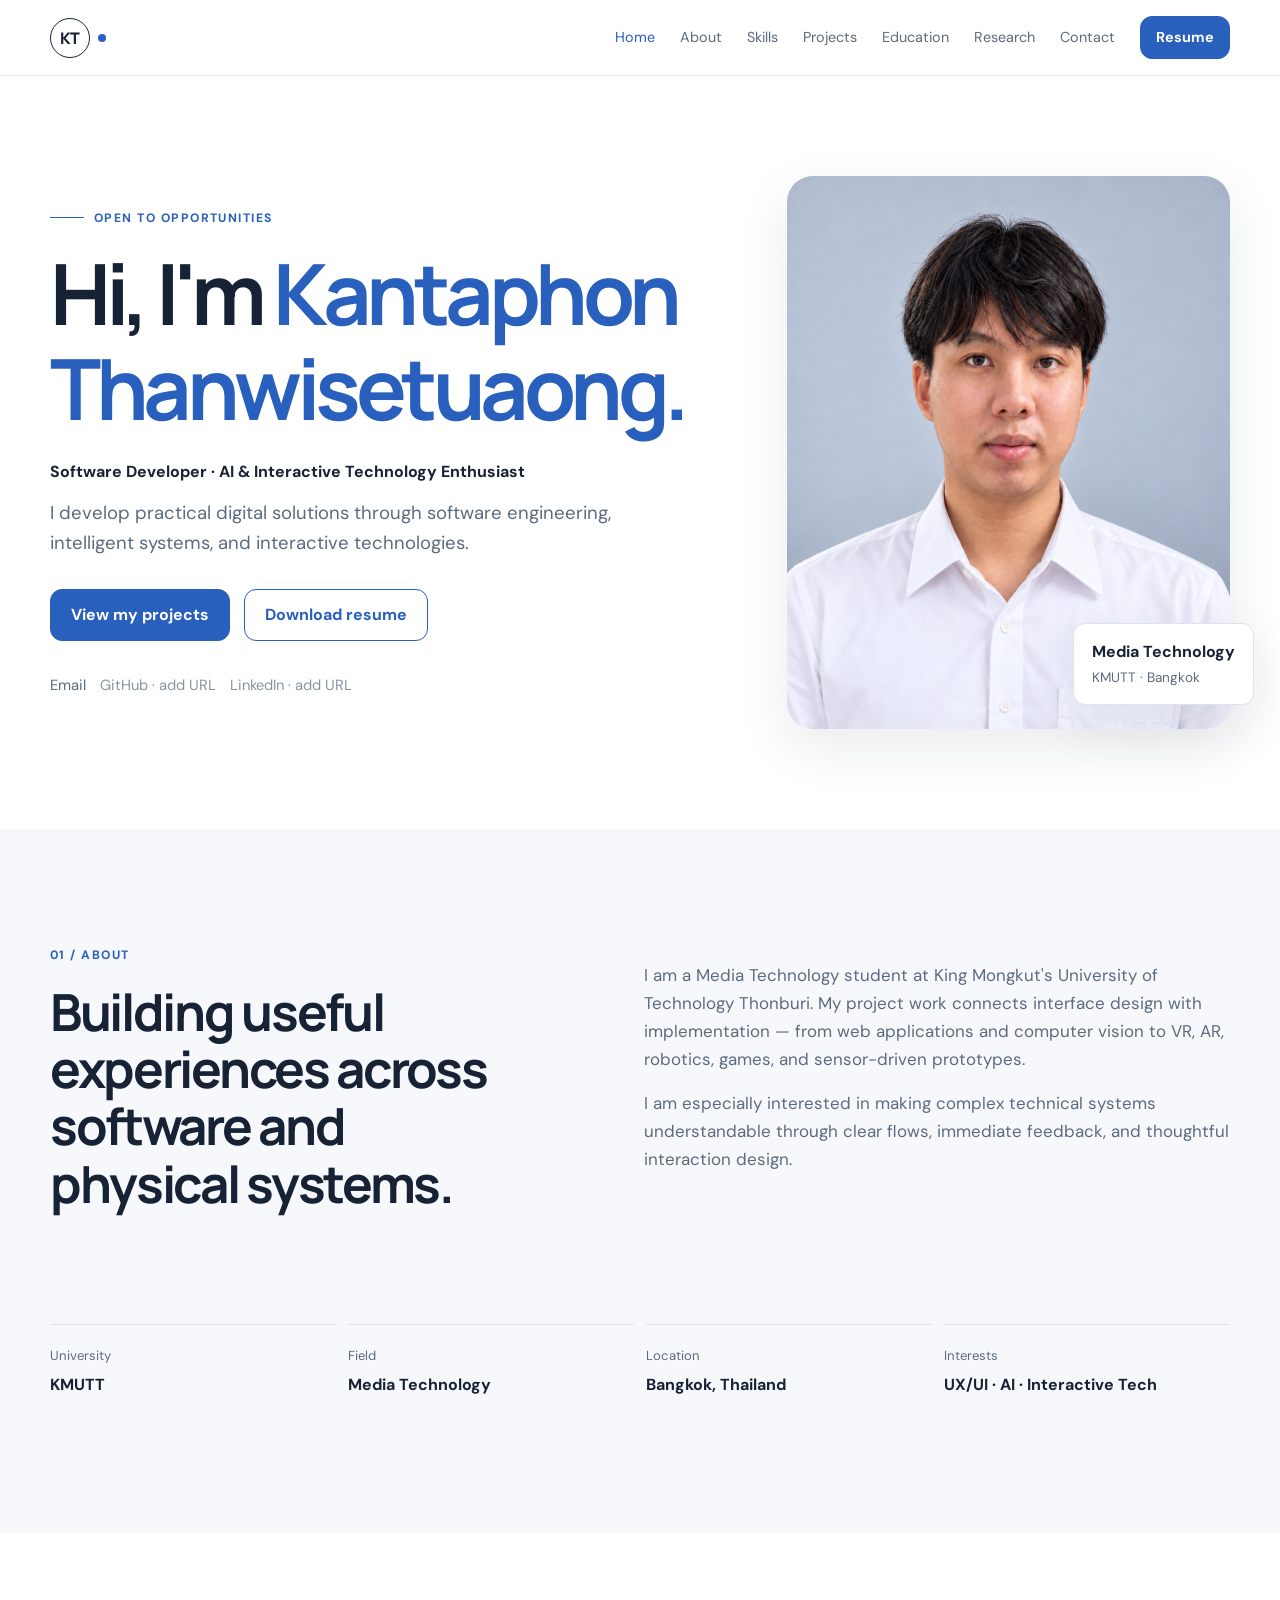
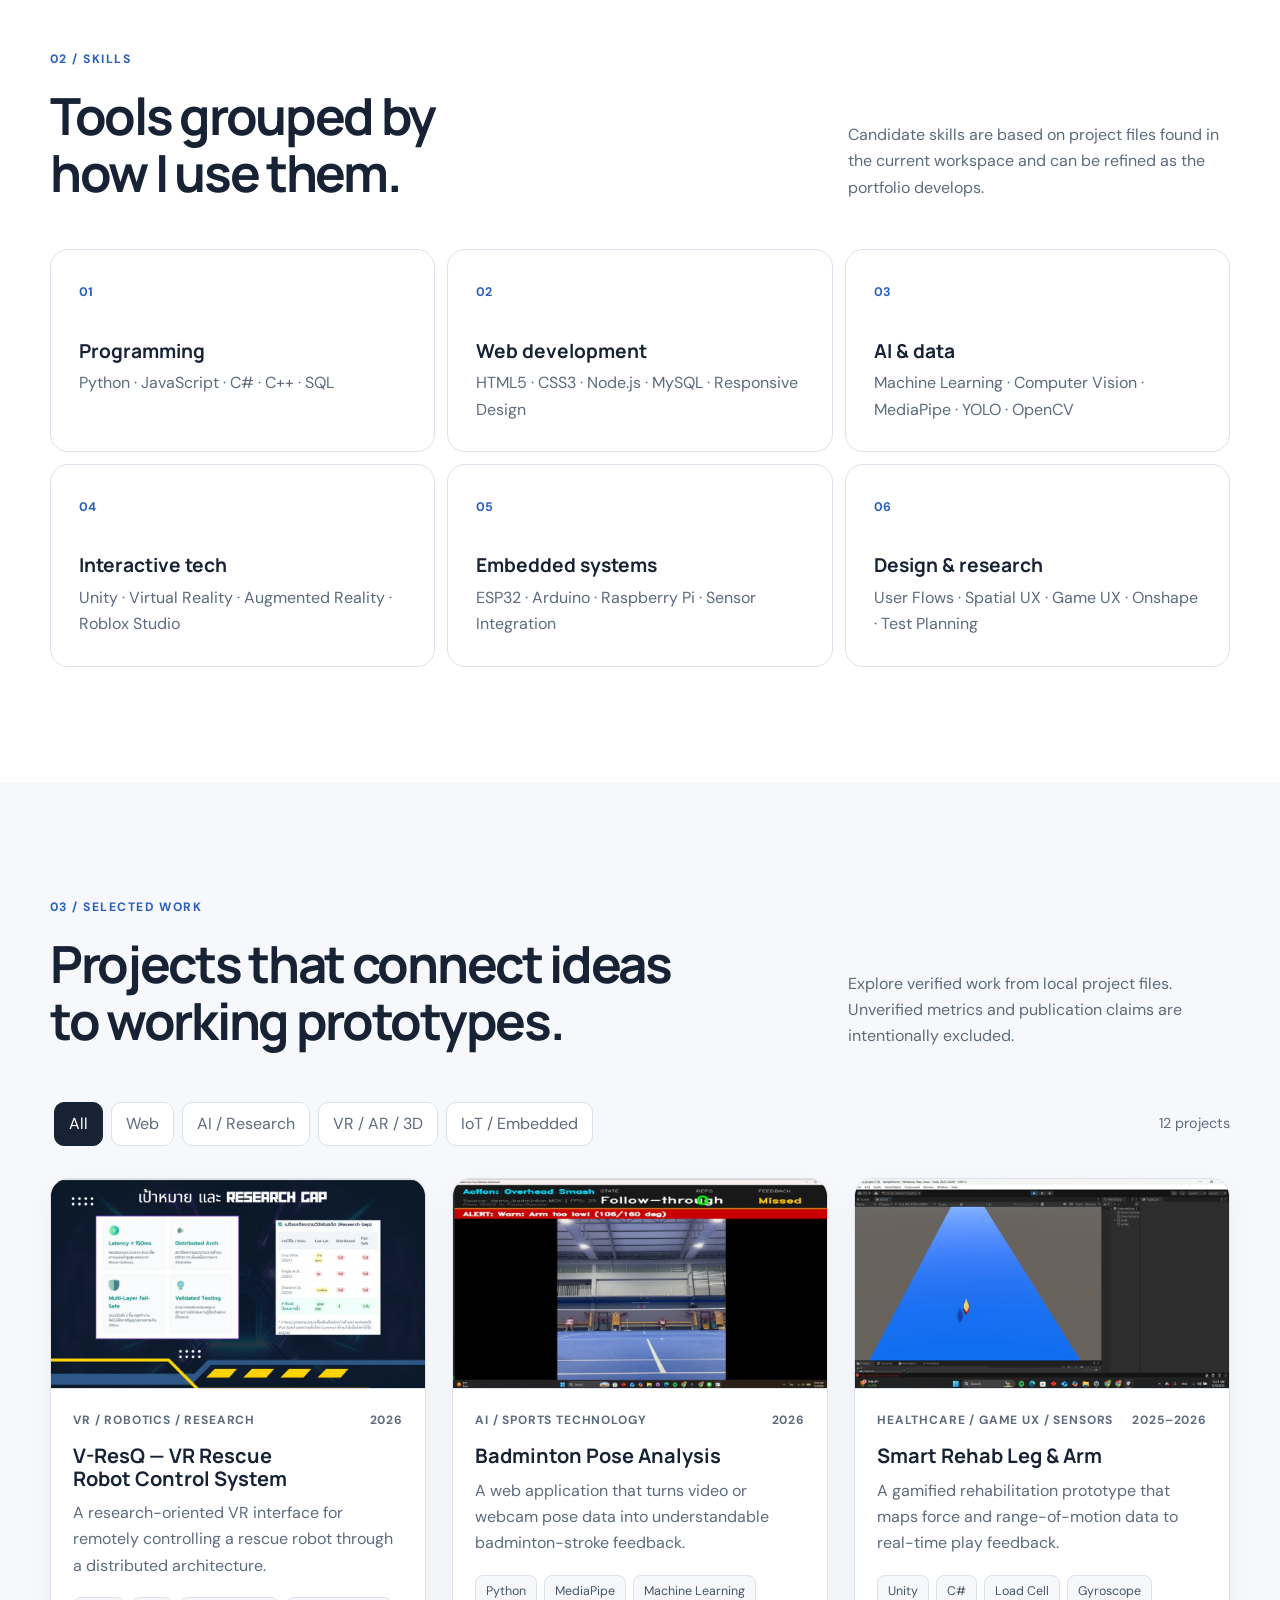
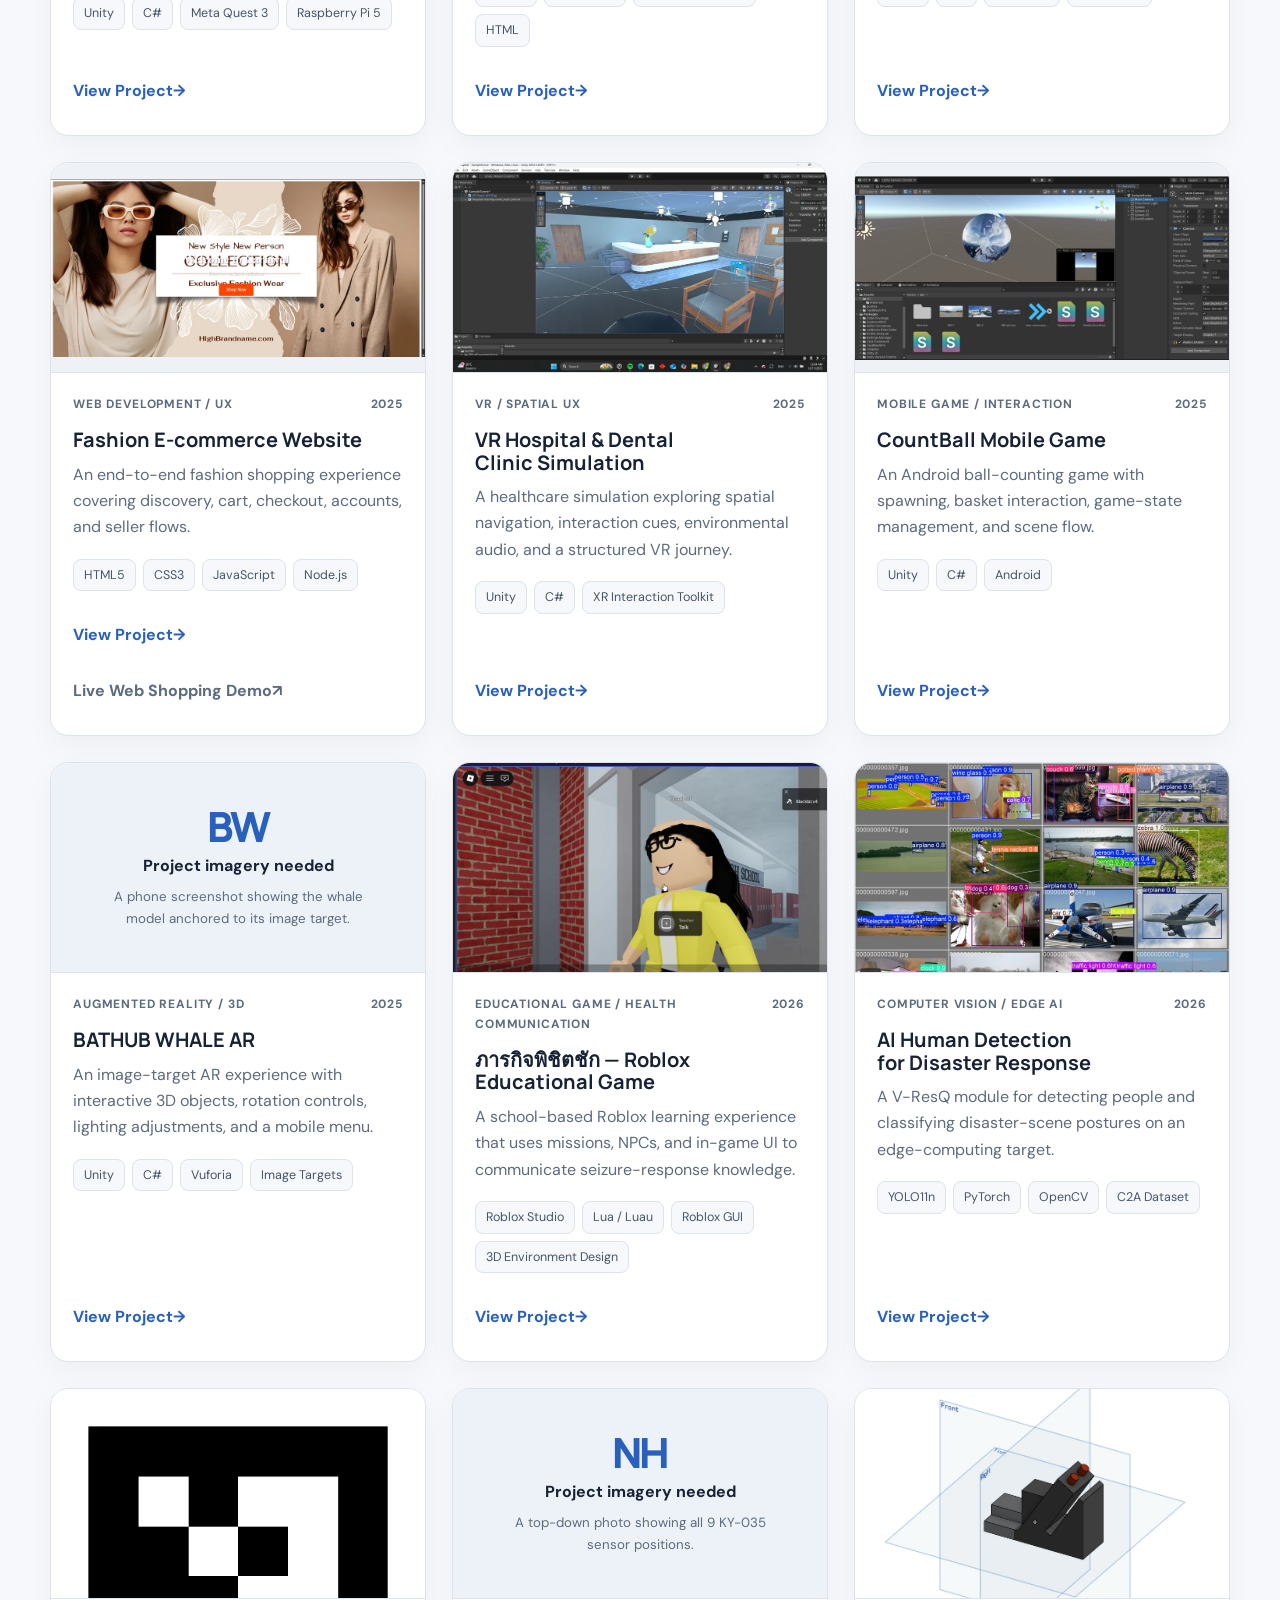
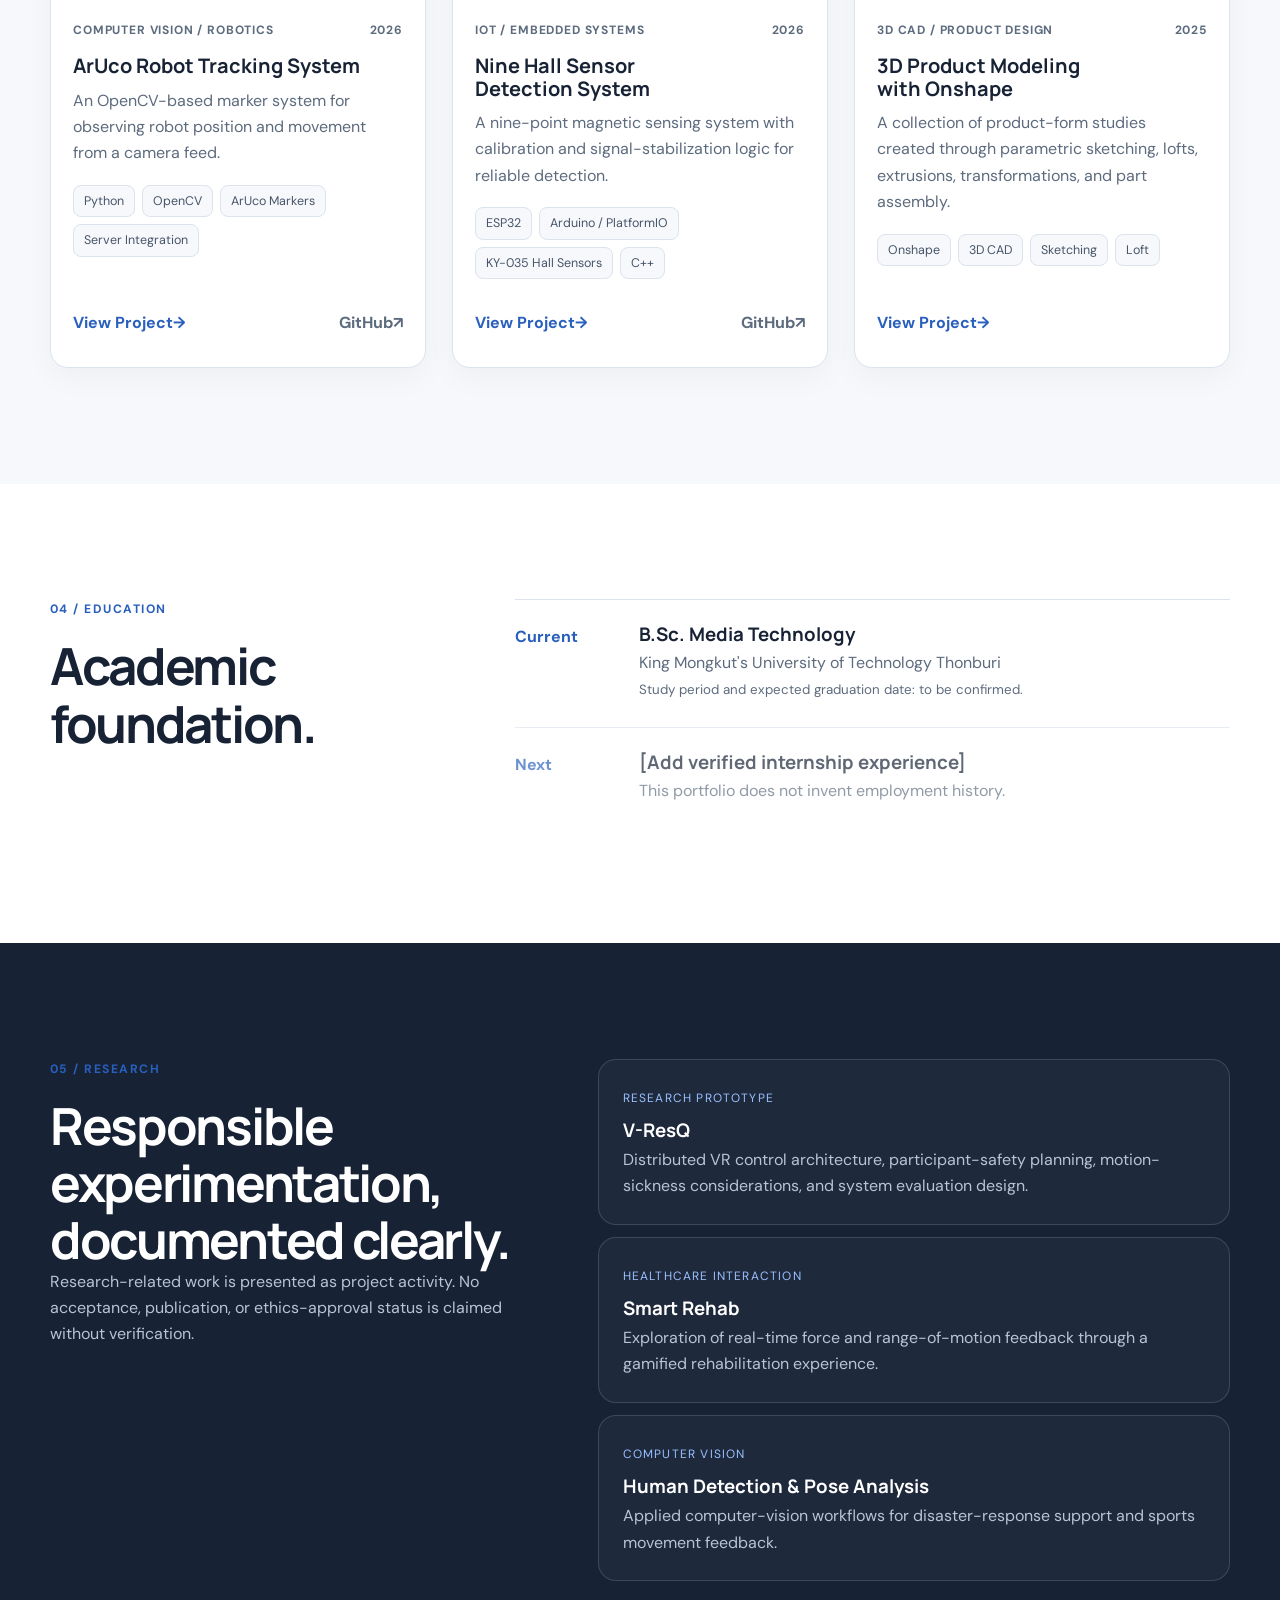
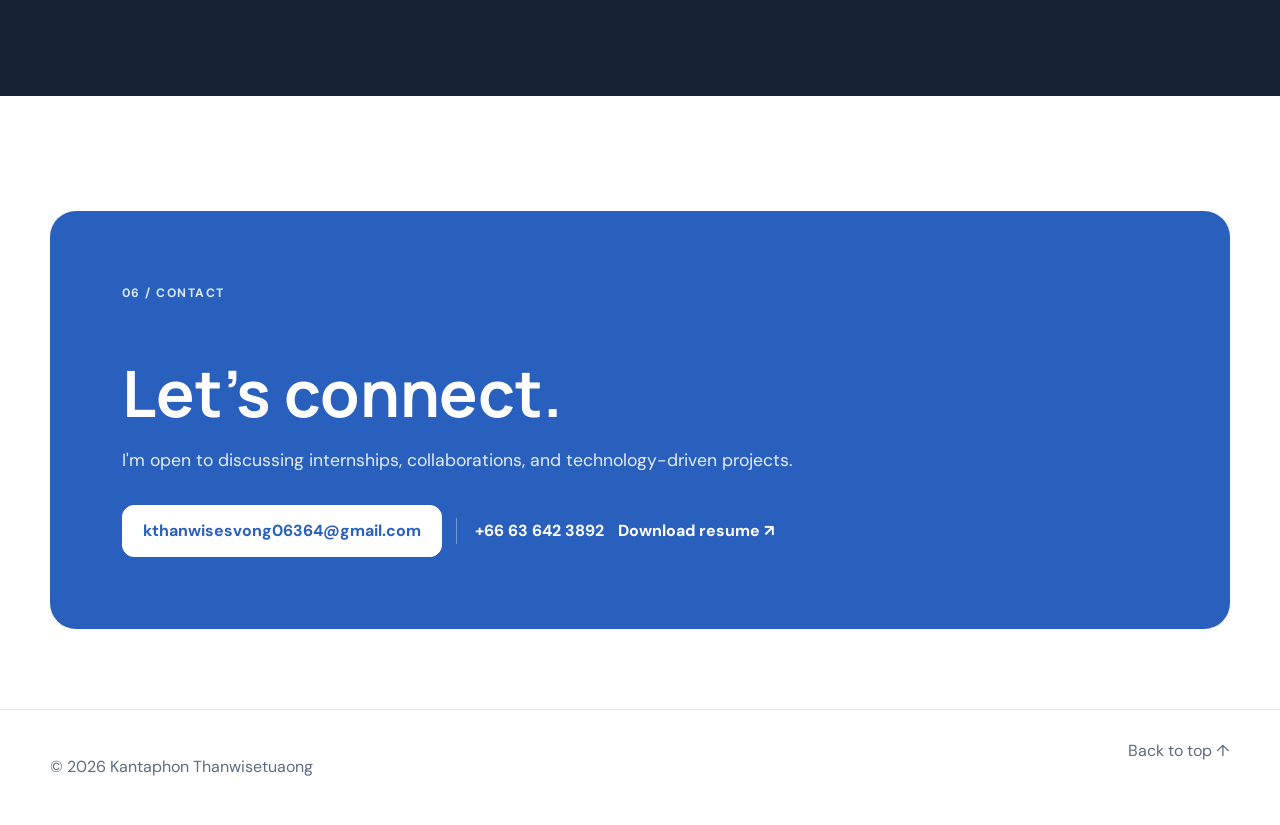
==== commit 4f267c94: "Support offline portfolio viewing and correct name" ====
--- a/index.html
+++ b/index.html
@@ -3,26 +3,27 @@
 <head>
   <meta charset="utf-8">
   <meta name="viewport" content="width=device-width, initial-scale=1">
-  <meta name="description" content="Portfolio of Kantapon Thanwisetwong — interactive technology, AI, web development, VR, AR, and embedded systems projects.">
+  <meta name="description" content="Portfolio of Kantaphon Thanwisetuaong — interactive technology, AI, web development, VR, AR, and embedded systems projects.">
   <meta name="theme-color" content="#ffffff">
-  <meta property="og:title" content="Kantapon Thanwisetwong — Portfolio">
+  <meta property="og:title" content="Kantaphon Thanwisetuaong — Portfolio">
   <meta property="og:description" content="Selected projects across AI, web development, VR, AR, robotics, and embedded systems.">
   <meta property="og:type" content="website">
   <meta property="og:image" content="assets/images/profile.png">
   <meta name="twitter:card" content="summary_large_image">
-  <title>Kantapon Thanwisetwong — Portfolio</title>
+  <title>Kantaphon Thanwisetuaong — Portfolio</title>
   <link rel="icon" href="assets/favicon.svg" type="image/svg+xml">
   <link rel="preconnect" href="https://fonts.googleapis.com">
   <link rel="preconnect" href="https://fonts.gstatic.com" crossorigin>
   <link href="https://fonts.googleapis.com/css2?family=DM+Sans:wght@400;500;600;700&family=Manrope:wght@500;600;700;800&display=swap" rel="stylesheet">
   <link rel="stylesheet" href="style.css">
+  <script src="data/projects.js" defer></script>
   <script src="script.js" defer></script>
 </head>
 <body>
   <a class="skip-link" href="#main">Skip to content</a>
   <header class="site-header" id="top">
     <nav class="nav shell" aria-label="Primary navigation">
-      <a class="brand" href="#home" aria-label="Kantapon Thanwisetwong home"><span>KT</span><i></i></a>
+      <a class="brand" href="#home" aria-label="Kantaphon Thanwisetuaong home"><span>KT</span><i></i></a>
       <button class="nav-toggle" type="button" aria-expanded="false" aria-controls="nav-menu" aria-label="Open navigation menu"><span></span><span></span></button>
       <div class="nav-menu" id="nav-menu">
         <a href="#home">Home</a><a href="#about">About</a><a href="#skills">Skills</a><a href="#projects">Projects</a><a href="#experience">Education</a><a href="#research">Research</a><a href="#contact">Contact</a>
@@ -36,14 +37,14 @@
       <div class="shell hero-grid">
         <div class="hero-copy reveal">
           <p class="eyebrow"><span></span> Open to opportunities</p>
-          <h1>Hi, I'm <em>Kantapon<br>Thanwisetwong.</em></h1>
+          <h1>Hi, I'm <em>Kantaphon<br>Thanwisetuaong.</em></h1>
           <p class="hero-role">Software Developer · AI & Interactive Technology Enthusiast</p>
           <p class="hero-intro">I develop practical digital solutions through software engineering, intelligent systems, and interactive technologies.</p>
           <div class="button-row"><a class="button" href="#projects">View my projects</a><a class="button button-ghost" href="assets/resume.pdf" download>Download resume</a></div>
           <div class="social-row"><a href="mailto:kthanwisesvong06364@gmail.com">Email</a><span aria-disabled="true" title="GitHub URL to be added">GitHub · add URL</span><span aria-disabled="true" title="LinkedIn URL to be added">LinkedIn · add URL</span></div>
         </div>
         <div class="portrait-wrap reveal" data-delay="1">
-          <div class="portrait-frame"><img src="assets/images/profile.png" alt="Professional portrait of Kantapon Thanwisetwong" width="900" height="1100"></div>
+          <div class="portrait-frame"><img src="assets/images/profile.png" alt="Professional portrait of Kantaphon Thanwisetuaong" width="900" height="1100"></div>
           <div class="portrait-note"><strong>Media Technology</strong><span>KMUTT · Bangkok</span></div>
         </div>
       </div>
@@ -89,7 +90,7 @@
 
     <section class="section contact-section" id="contact"><div class="shell contact-card reveal"><p class="kicker">06 / Contact</p><h2>Let's connect.</h2><p>I'm open to discussing internships, collaborations, and technology-driven projects.</p><div class="contact-actions"><a class="button button-light" href="mailto:kthanwisesvong06364@gmail.com">kthanwisesvong06364@gmail.com</a><a class="contact-phone" href="tel:+66636423892">+66 63 642 3892</a><a href="assets/resume.pdf" download>Download resume ↗</a></div></div></section>
   </main>
-  <footer><div class="shell"><p>© <span id="year"></span> Kantapon Thanwisetwong</p><a href="#top">Back to top ↑</a></div></footer>
+  <footer><div class="shell"><p>© <span id="year"></span> Kantaphon Thanwisetuaong</p><a href="#top">Back to top ↑</a></div></footer>
   <button class="back-top" type="button" aria-label="Back to top">↑</button>
 </body>
 </html>
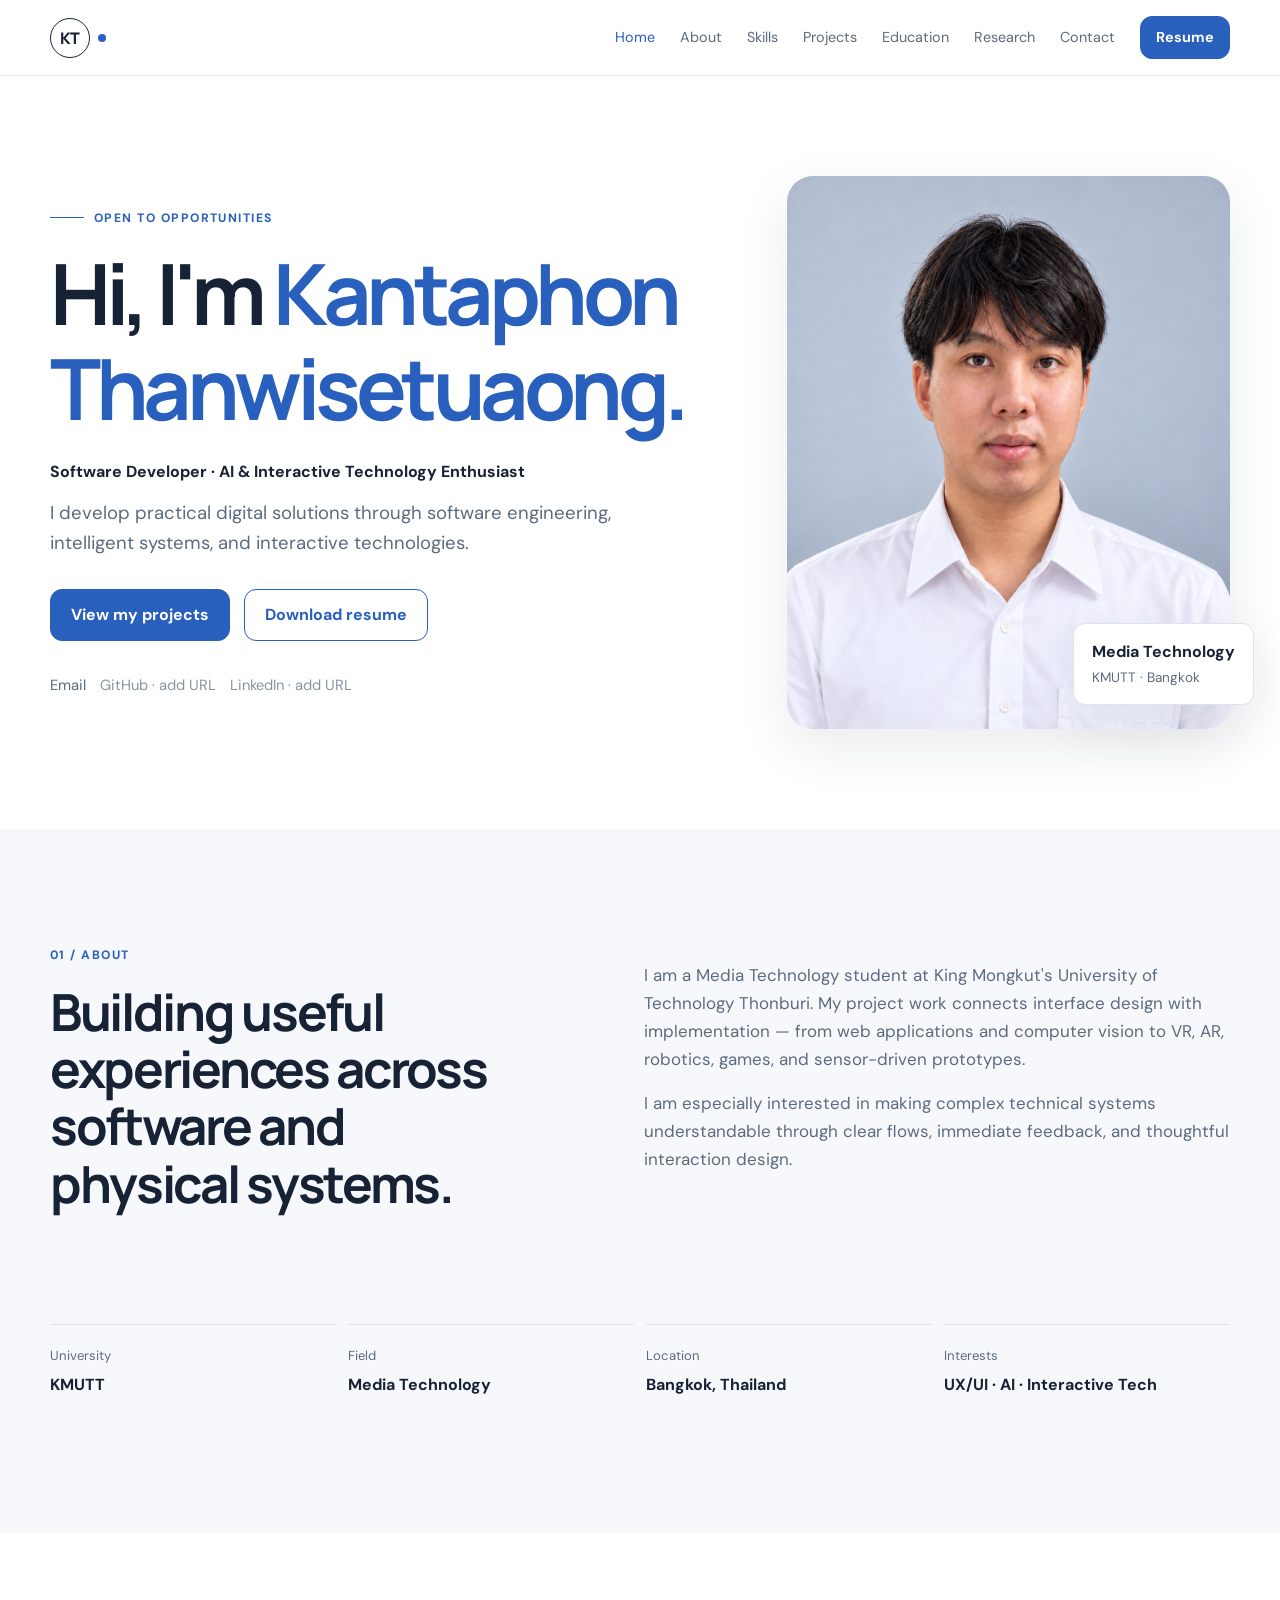
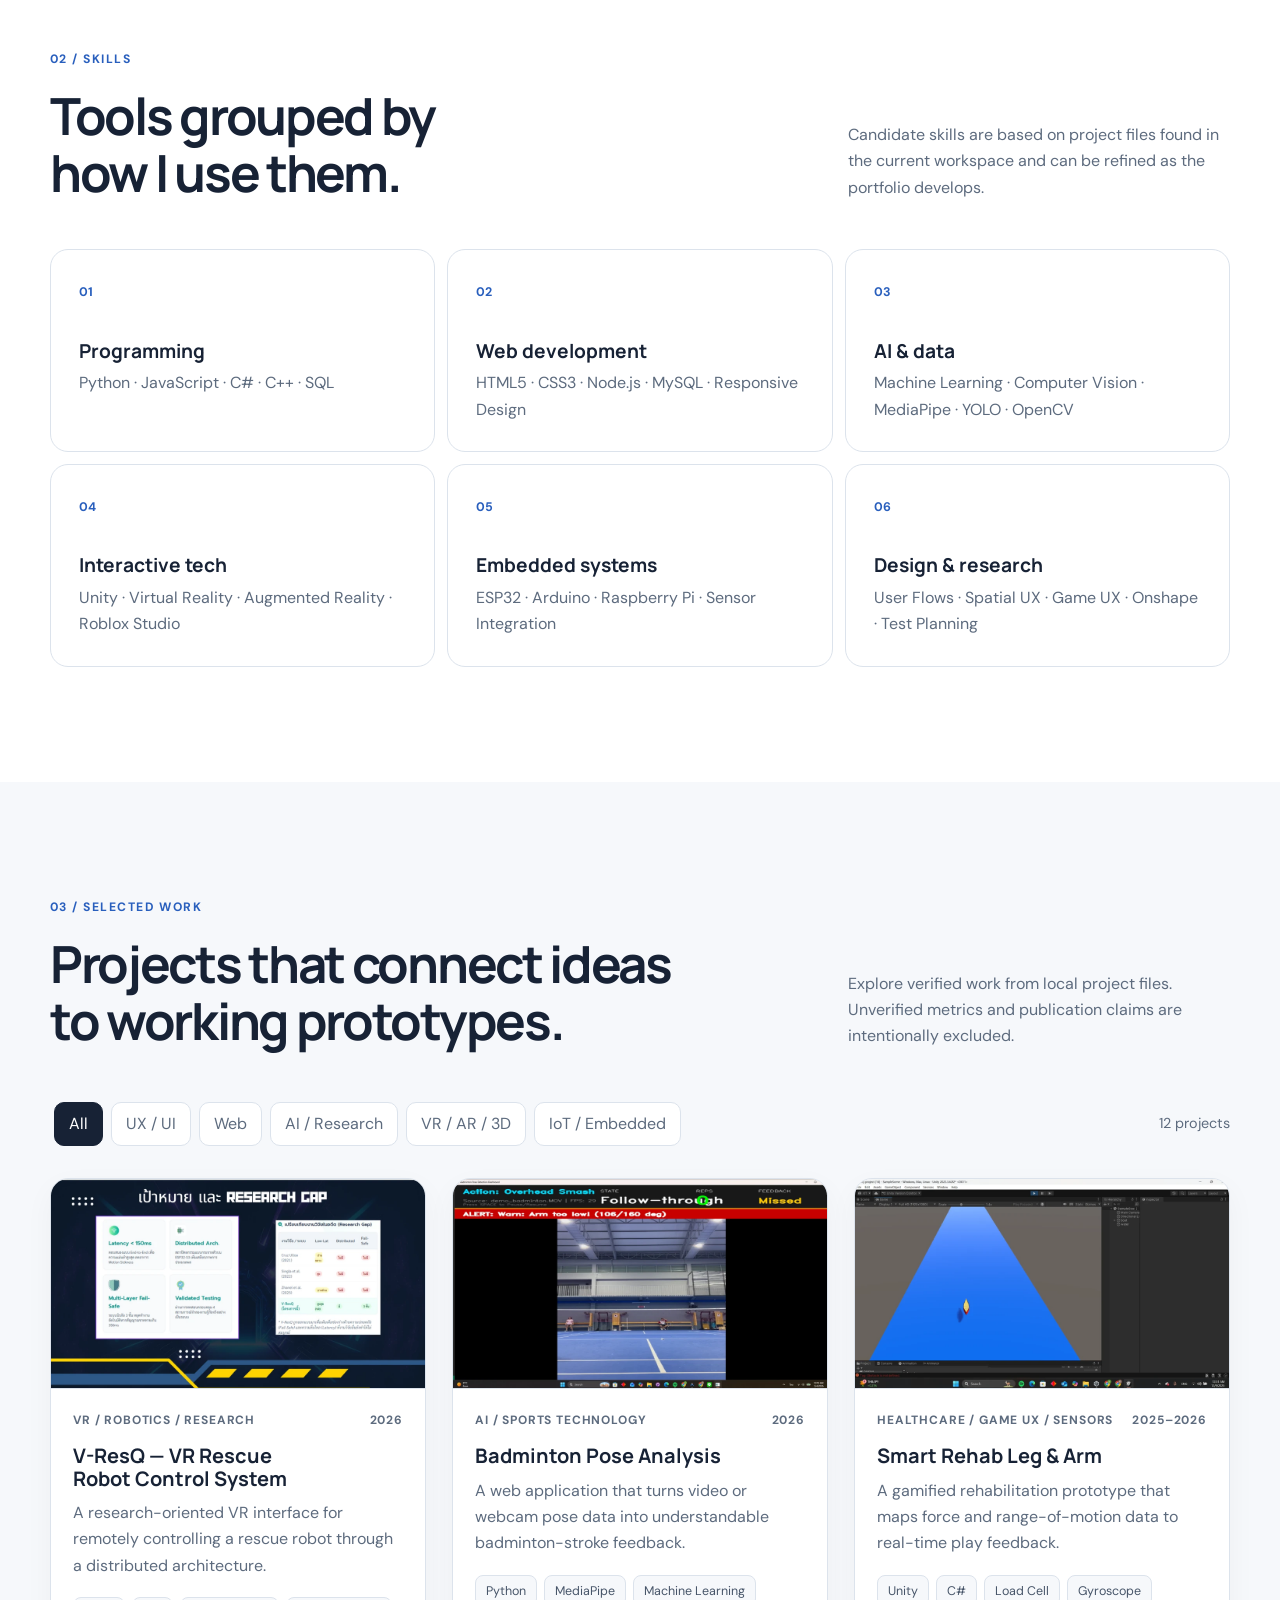
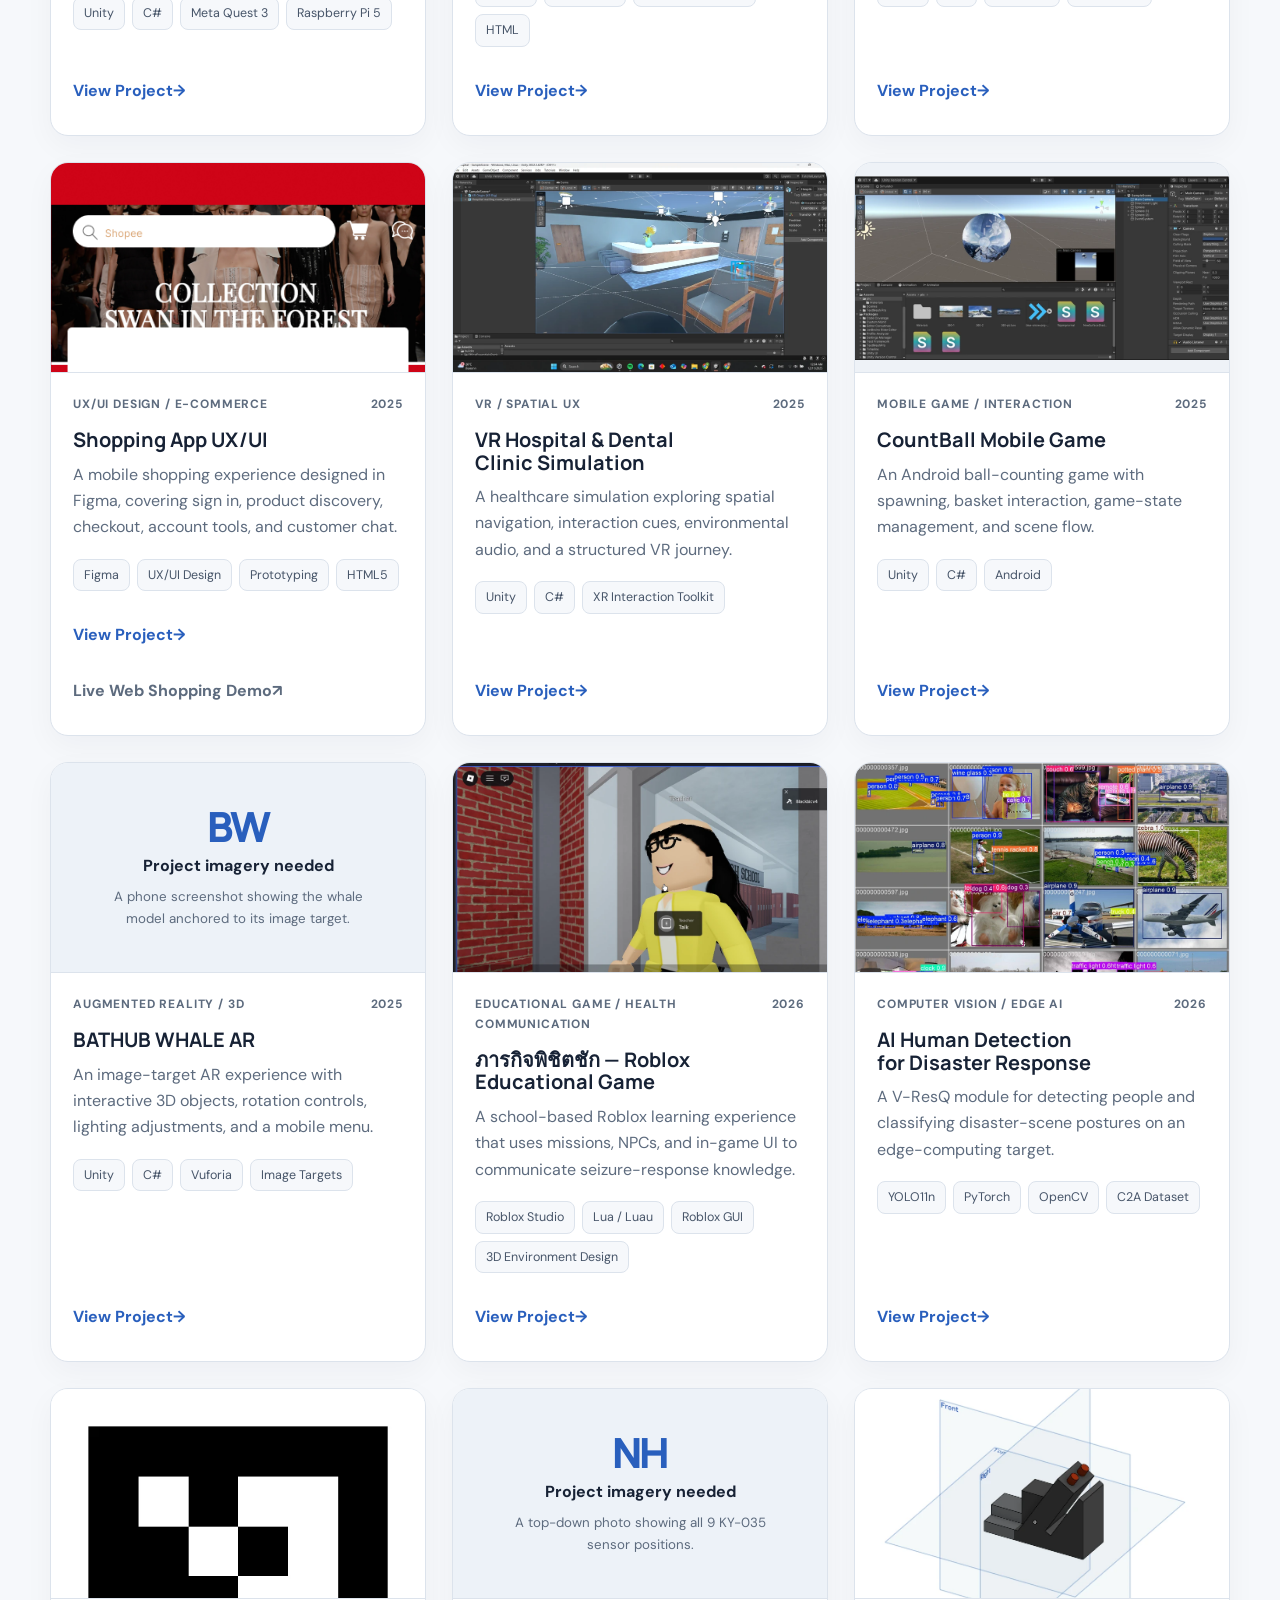
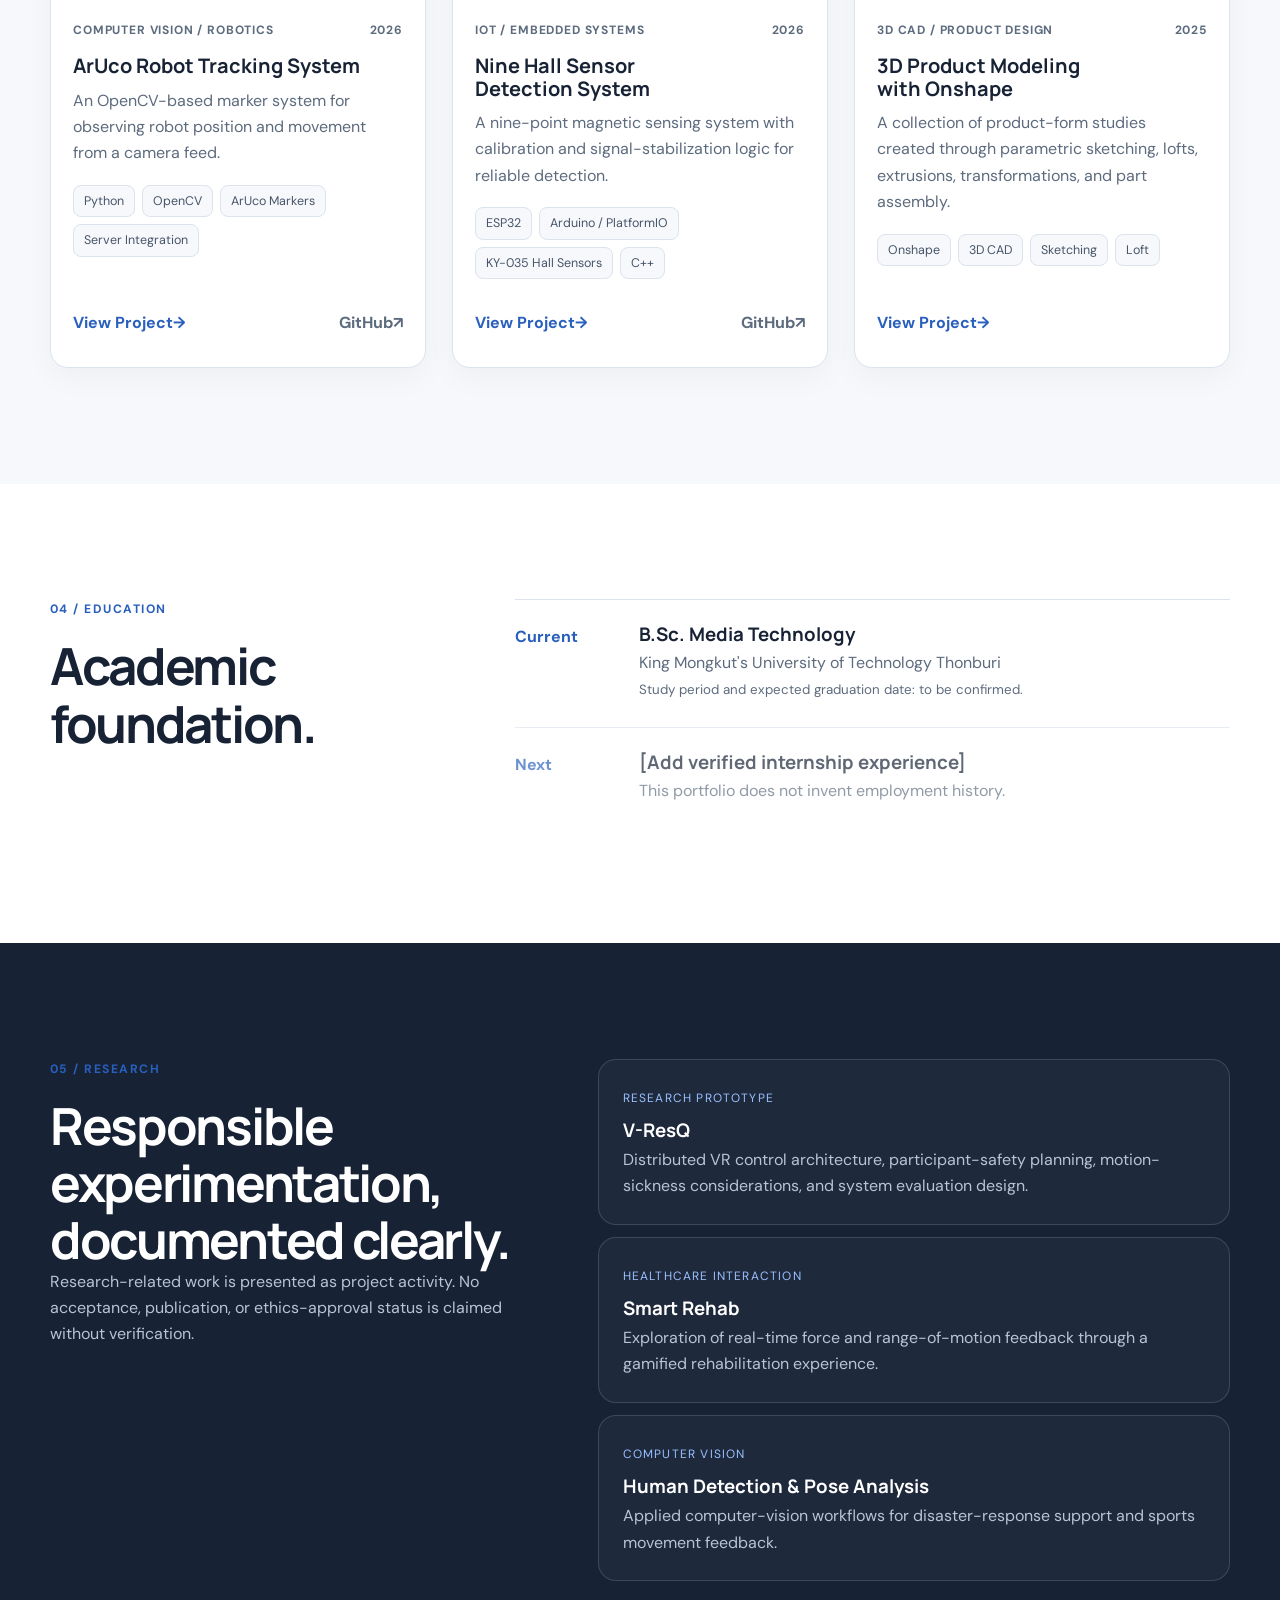
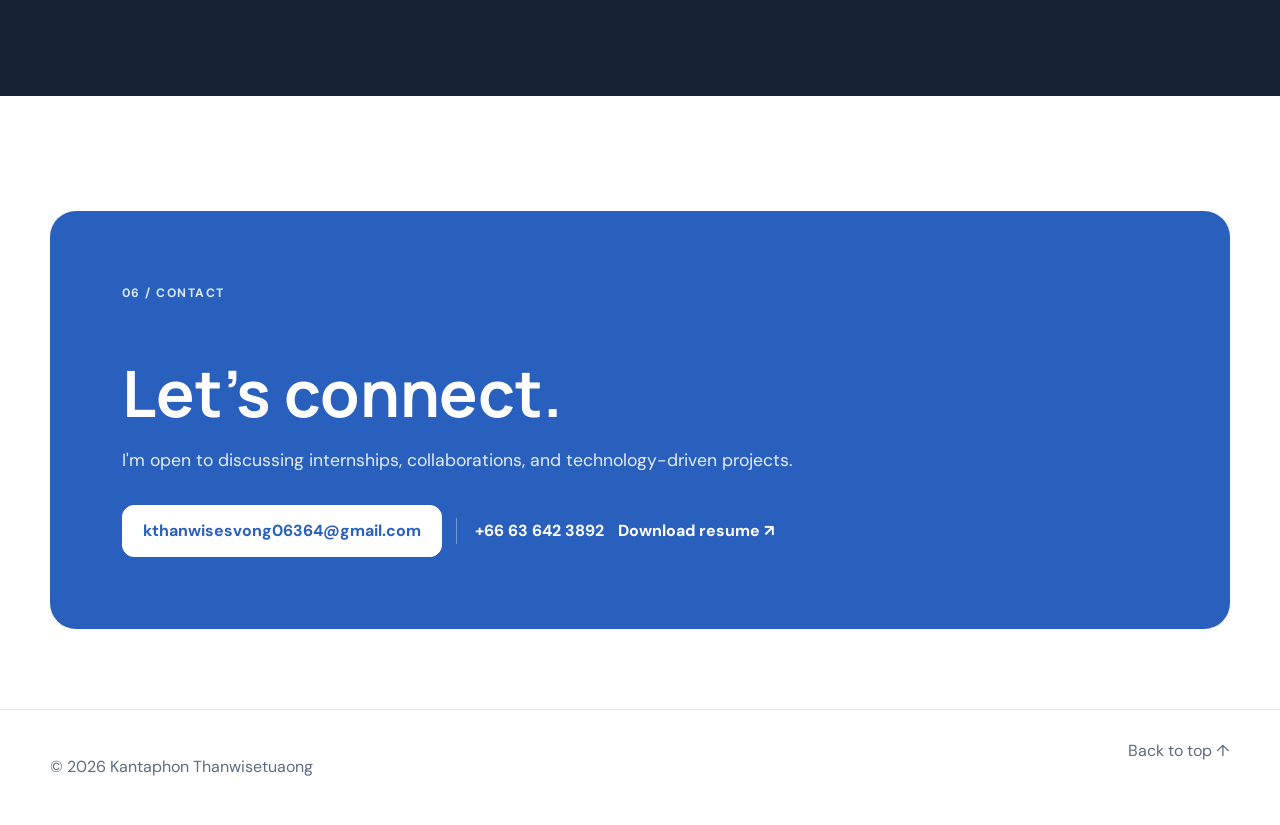
==== commit 3ea24294: "Show Shopping Figma work in portfolio" ====
--- a/index.html
+++ b/index.html
@@ -74,7 +74,7 @@
     <section class="section section-tint" id="projects">
       <div class="shell">
         <div class="section-heading split reveal"><div><p class="kicker">03 / Selected work</p><h2>Projects that connect ideas to working prototypes.</h2></div><p>Explore verified work from local project files. Unverified metrics and publication claims are intentionally excluded.</p></div>
-        <div class="project-tools reveal"><div class="filters" role="group" aria-label="Filter projects"><button class="filter is-active" data-filter="all" aria-pressed="true">All</button><button class="filter" data-filter="web" aria-pressed="false">Web</button><button class="filter" data-filter="ai-research" aria-pressed="false">AI / Research</button><button class="filter" data-filter="vr-ar" aria-pressed="false">VR / AR / 3D</button><button class="filter" data-filter="iot-embedded" aria-pressed="false">IoT / Embedded</button></div><p class="project-count" id="project-count" aria-live="polite"></p></div>
+        <div class="project-tools reveal"><div class="filters" role="group" aria-label="Filter projects"><button class="filter is-active" data-filter="all" aria-pressed="true">All</button><button class="filter" data-filter="uxui" aria-pressed="false">UX / UI</button><button class="filter" data-filter="web" aria-pressed="false">Web</button><button class="filter" data-filter="ai-research" aria-pressed="false">AI / Research</button><button class="filter" data-filter="vr-ar" aria-pressed="false">VR / AR / 3D</button><button class="filter" data-filter="iot-embedded" aria-pressed="false">IoT / Embedded</button></div><p class="project-count" id="project-count" aria-live="polite"></p></div>
         <div class="project-grid" id="project-grid" aria-live="polite"></div>
         <noscript><p class="noscript">JavaScript is disabled. Selected projects include V-ResQ, Badminton Pose Analysis, Smart Rehab, Fashion E-commerce, VR Hospital, ภารกิจพิชิตชัก, and Onshape Product Modeling.</p></noscript>
       </div>
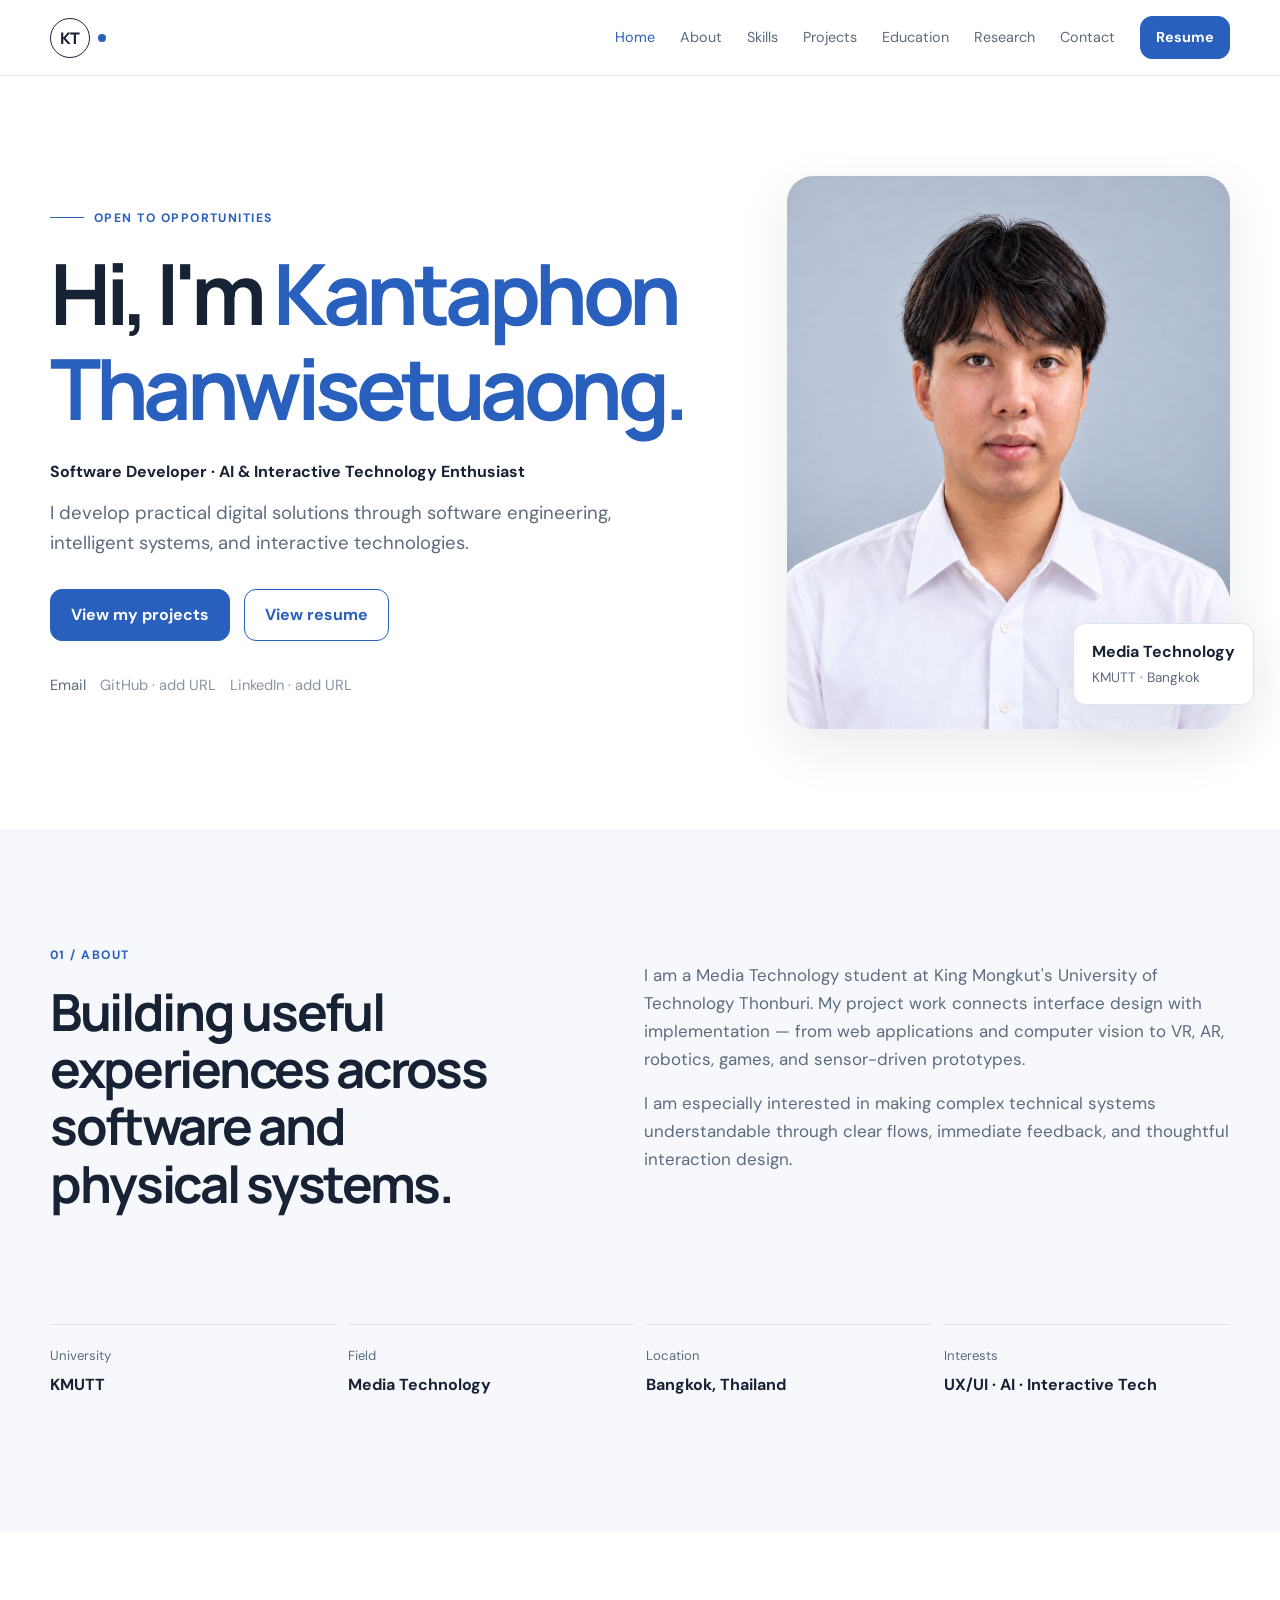
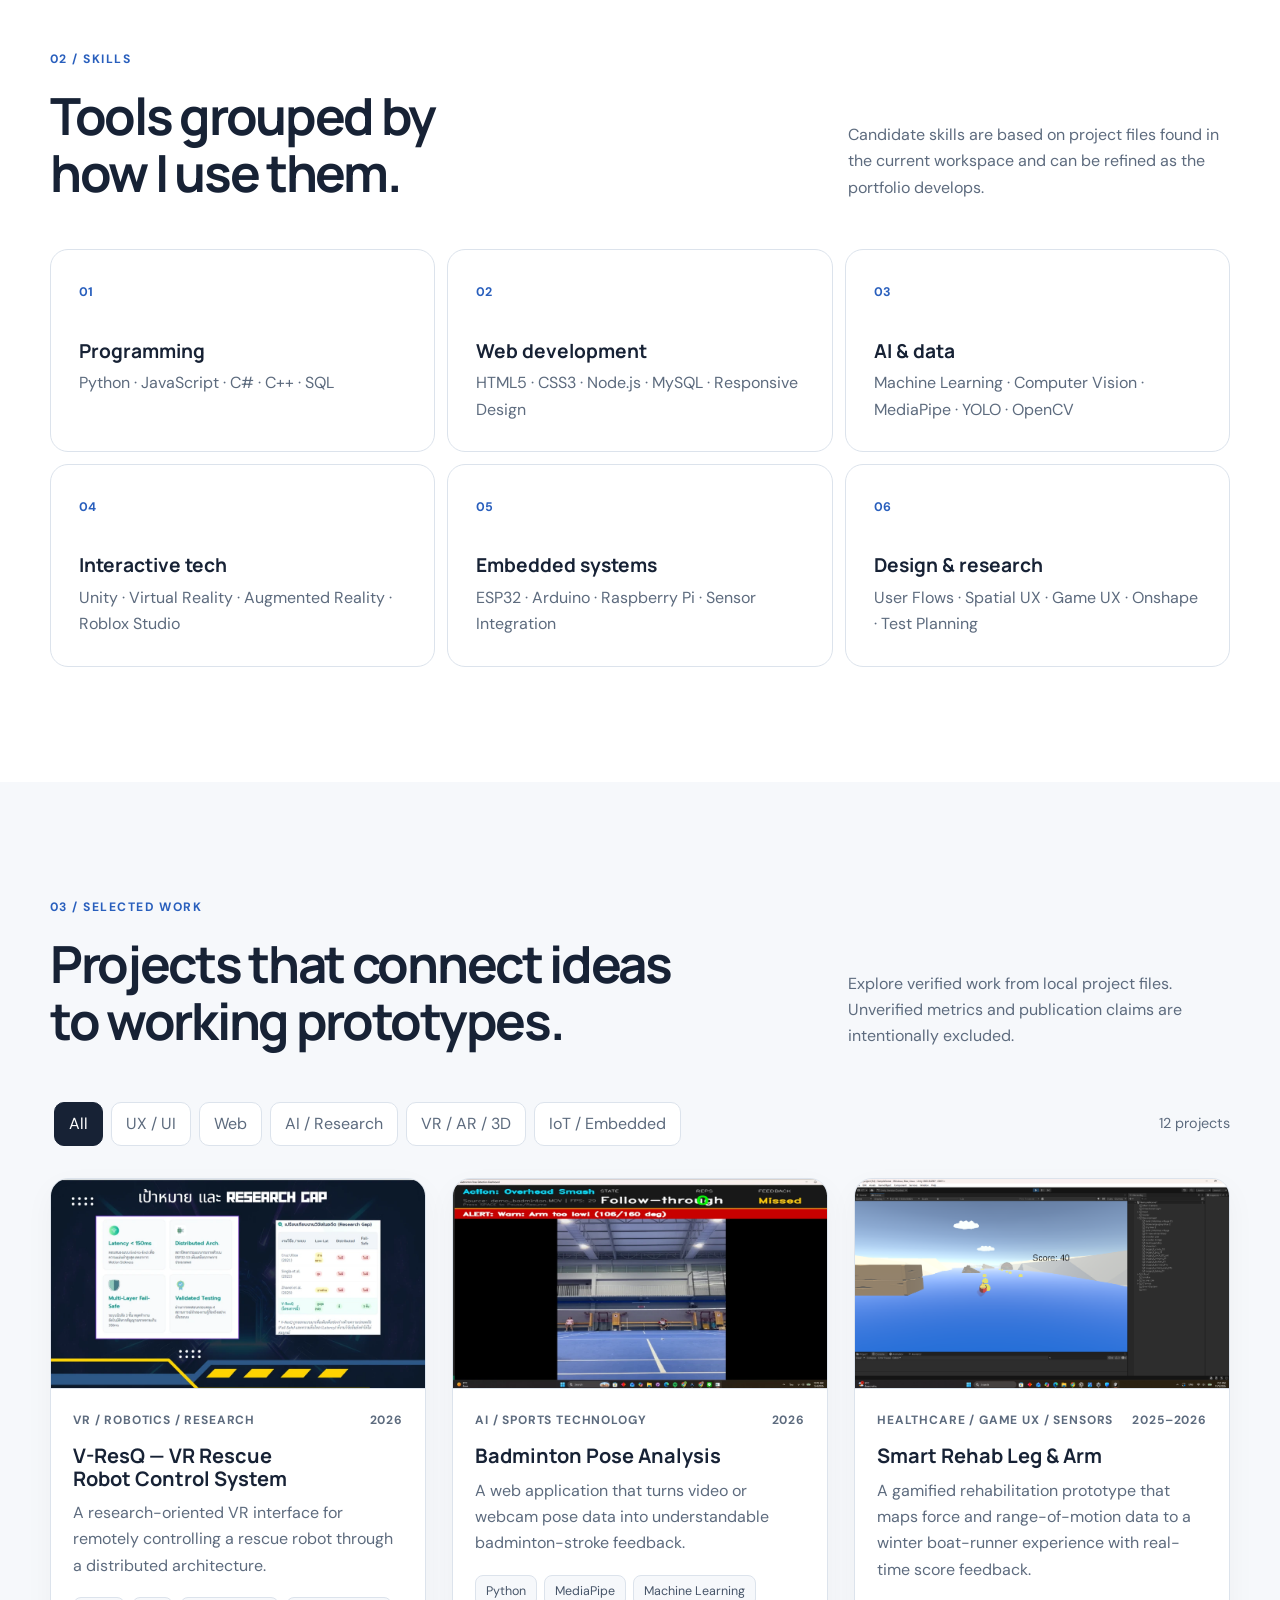
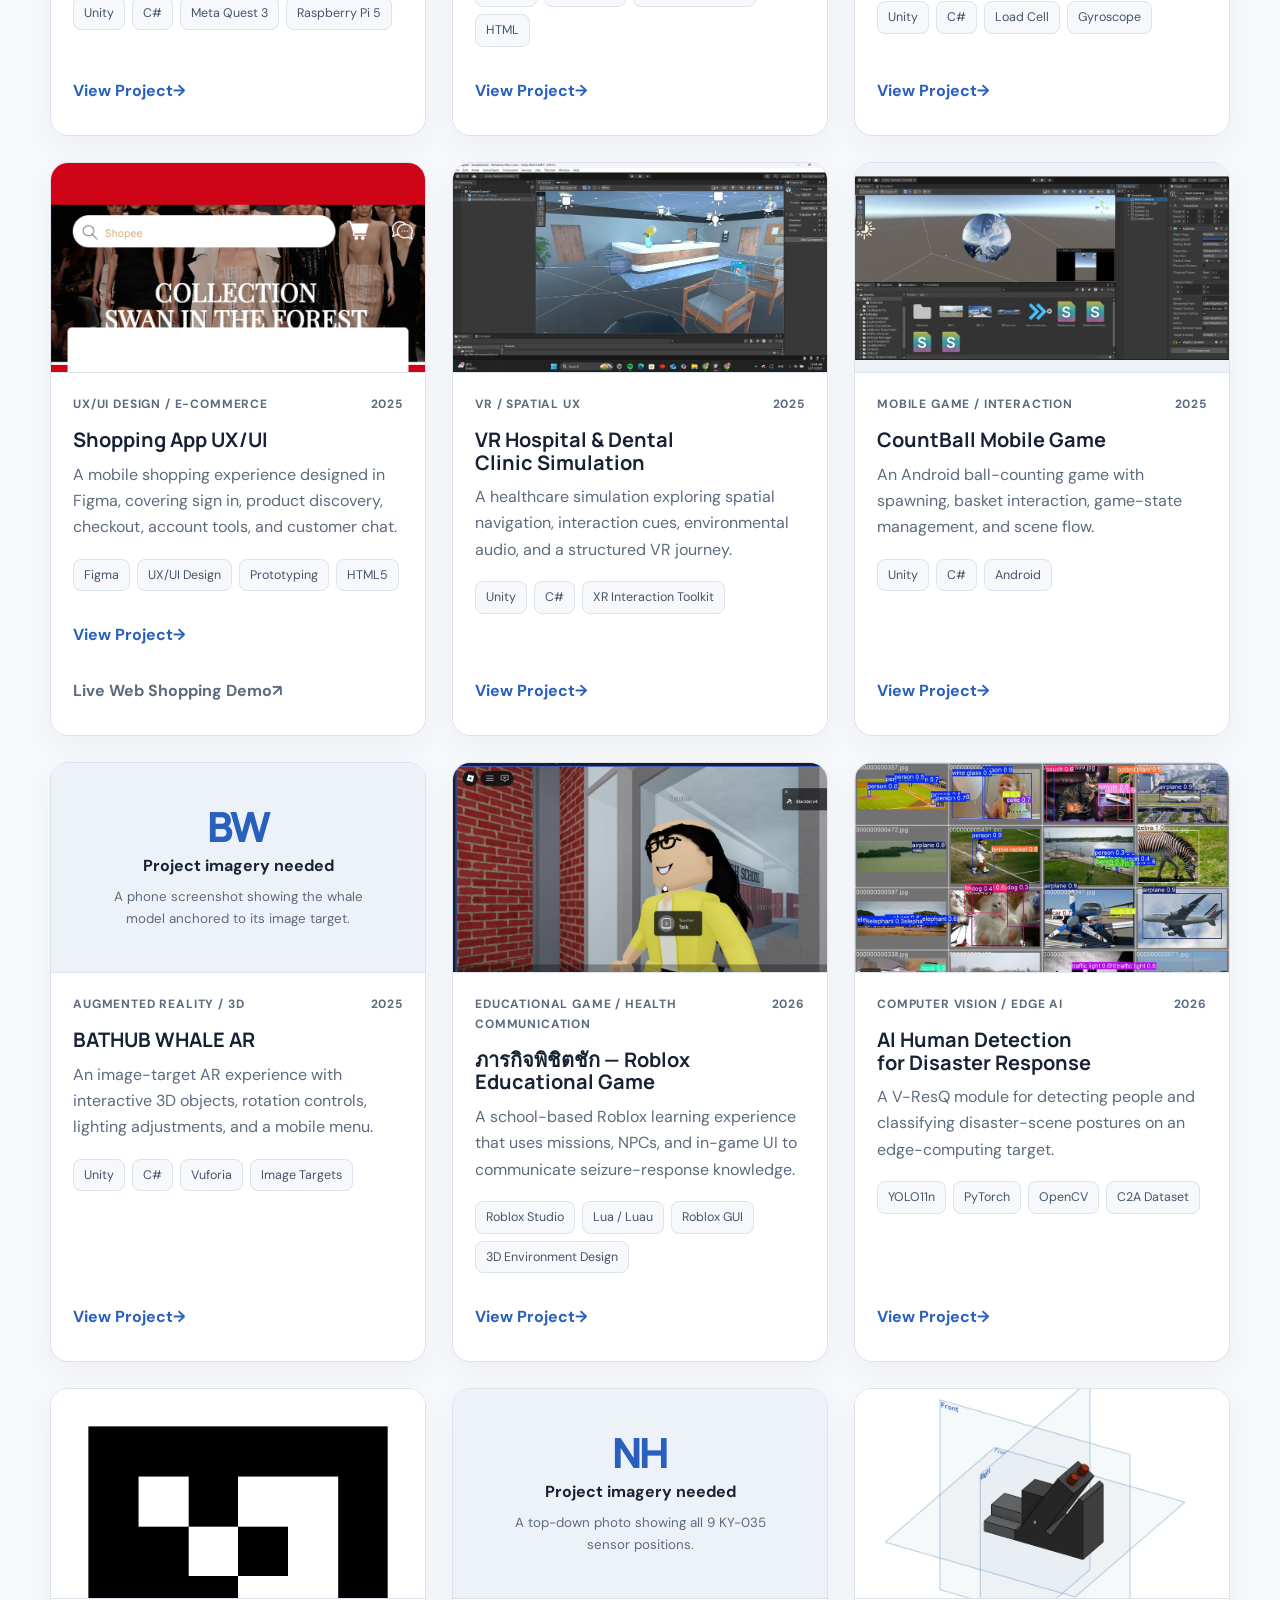
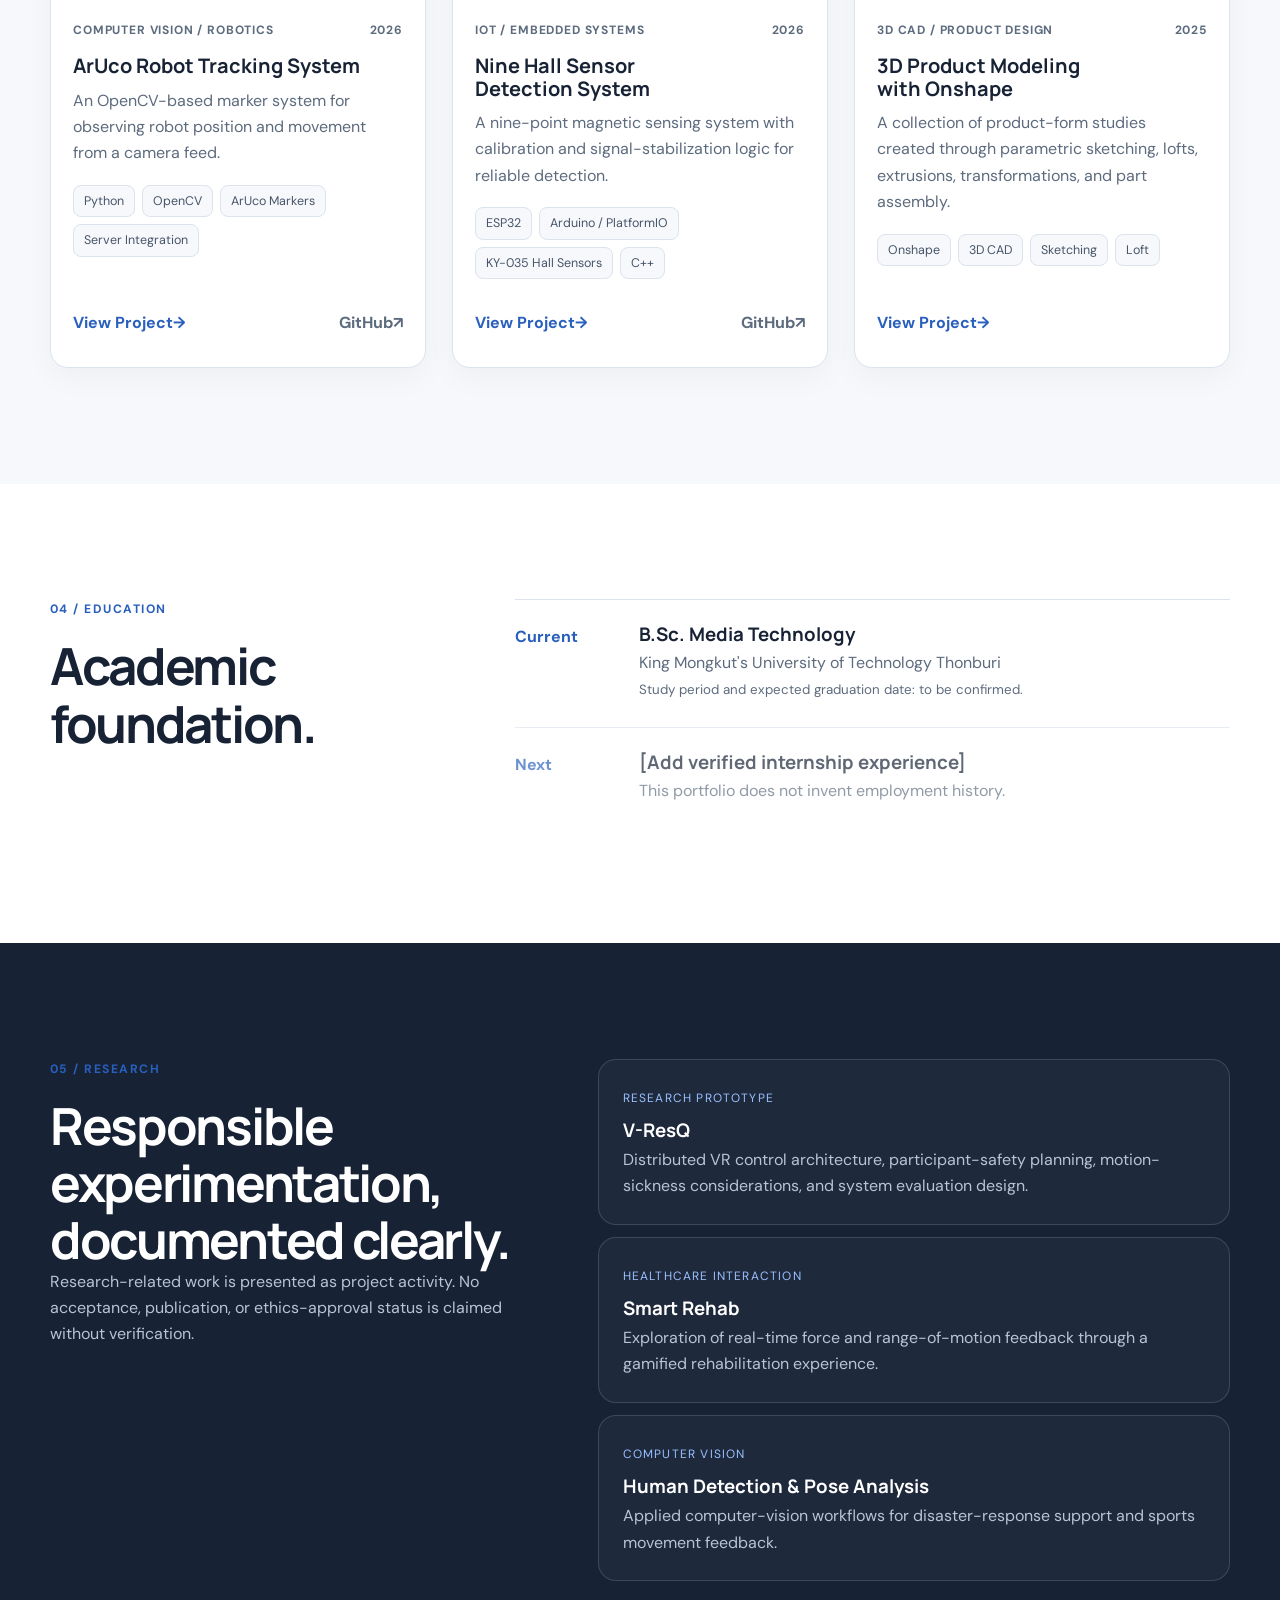
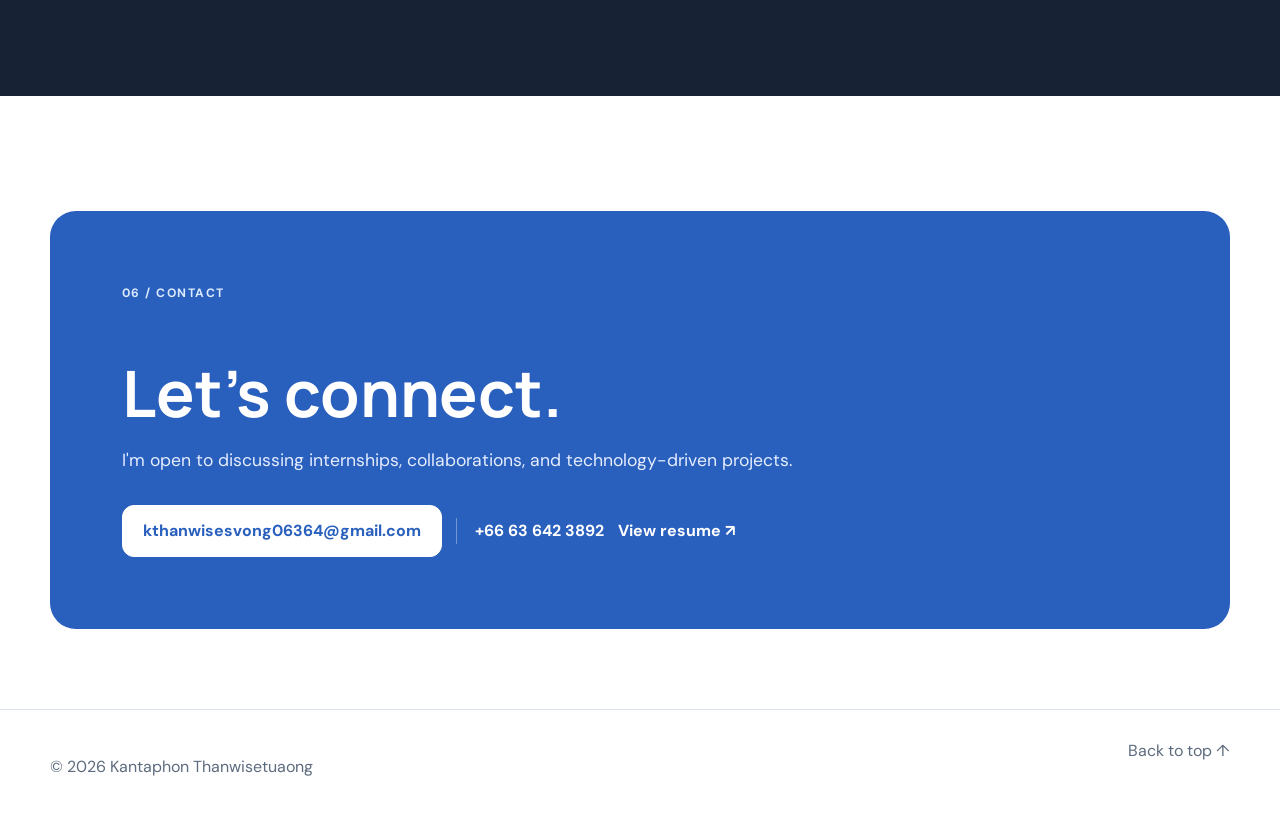
==== commit 24201467: "Update Smart Rehab gallery and Canva resume link" ====
--- a/index.html
+++ b/index.html
@@ -27,7 +27,7 @@
       <button class="nav-toggle" type="button" aria-expanded="false" aria-controls="nav-menu" aria-label="Open navigation menu"><span></span><span></span></button>
       <div class="nav-menu" id="nav-menu">
         <a href="#home">Home</a><a href="#about">About</a><a href="#skills">Skills</a><a href="#projects">Projects</a><a href="#experience">Education</a><a href="#research">Research</a><a href="#contact">Contact</a>
-        <a class="button button-small" href="assets/resume.pdf" download>Resume</a>
+        <a class="button button-small" href="https://canva.link/dc9a3ov0nlx5l56" target="_blank" rel="noopener noreferrer">Resume</a>
       </div>
     </nav>
   </header>
@@ -40,7 +40,7 @@
           <h1>Hi, I'm <em>Kantaphon<br>Thanwisetuaong.</em></h1>
           <p class="hero-role">Software Developer · AI & Interactive Technology Enthusiast</p>
           <p class="hero-intro">I develop practical digital solutions through software engineering, intelligent systems, and interactive technologies.</p>
-          <div class="button-row"><a class="button" href="#projects">View my projects</a><a class="button button-ghost" href="assets/resume.pdf" download>Download resume</a></div>
+          <div class="button-row"><a class="button" href="#projects">View my projects</a><a class="button button-ghost" href="https://canva.link/dc9a3ov0nlx5l56" target="_blank" rel="noopener noreferrer">View resume</a></div>
           <div class="social-row"><a href="mailto:kthanwisesvong06364@gmail.com">Email</a><span aria-disabled="true" title="GitHub URL to be added">GitHub · add URL</span><span aria-disabled="true" title="LinkedIn URL to be added">LinkedIn · add URL</span></div>
         </div>
         <div class="portrait-wrap reveal" data-delay="1">
@@ -88,7 +88,7 @@
       <div class="shell research-grid"><div class="section-heading reveal"><p class="kicker">05 / Research</p><h2>Responsible experimentation, documented clearly.</h2><p>Research-related work is presented as project activity. No acceptance, publication, or ethics-approval status is claimed without verification.</p></div><div class="research-cards"><article class="reveal"><span>Research prototype</span><h3>V-ResQ</h3><p>Distributed VR control architecture, participant-safety planning, motion-sickness considerations, and system evaluation design.</p></article><article class="reveal"><span>Healthcare interaction</span><h3>Smart Rehab</h3><p>Exploration of real-time force and range-of-motion feedback through a gamified rehabilitation experience.</p></article><article class="reveal"><span>Computer vision</span><h3>Human Detection & Pose Analysis</h3><p>Applied computer-vision workflows for disaster-response support and sports movement feedback.</p></article></div></div>
     </section>
 
-    <section class="section contact-section" id="contact"><div class="shell contact-card reveal"><p class="kicker">06 / Contact</p><h2>Let's connect.</h2><p>I'm open to discussing internships, collaborations, and technology-driven projects.</p><div class="contact-actions"><a class="button button-light" href="mailto:kthanwisesvong06364@gmail.com">kthanwisesvong06364@gmail.com</a><a class="contact-phone" href="tel:+66636423892">+66 63 642 3892</a><a href="assets/resume.pdf" download>Download resume ↗</a></div></div></section>
+    <section class="section contact-section" id="contact"><div class="shell contact-card reveal"><p class="kicker">06 / Contact</p><h2>Let's connect.</h2><p>I'm open to discussing internships, collaborations, and technology-driven projects.</p><div class="contact-actions"><a class="button button-light" href="mailto:kthanwisesvong06364@gmail.com">kthanwisesvong06364@gmail.com</a><a class="contact-phone" href="tel:+66636423892">+66 63 642 3892</a><a href="https://canva.link/dc9a3ov0nlx5l56" target="_blank" rel="noopener noreferrer">View resume ↗</a></div></div></section>
   </main>
   <footer><div class="shell"><p>© <span id="year"></span> Kantaphon Thanwisetuaong</p><a href="#top">Back to top ↑</a></div></footer>
   <button class="back-top" type="button" aria-label="Back to top">↑</button>
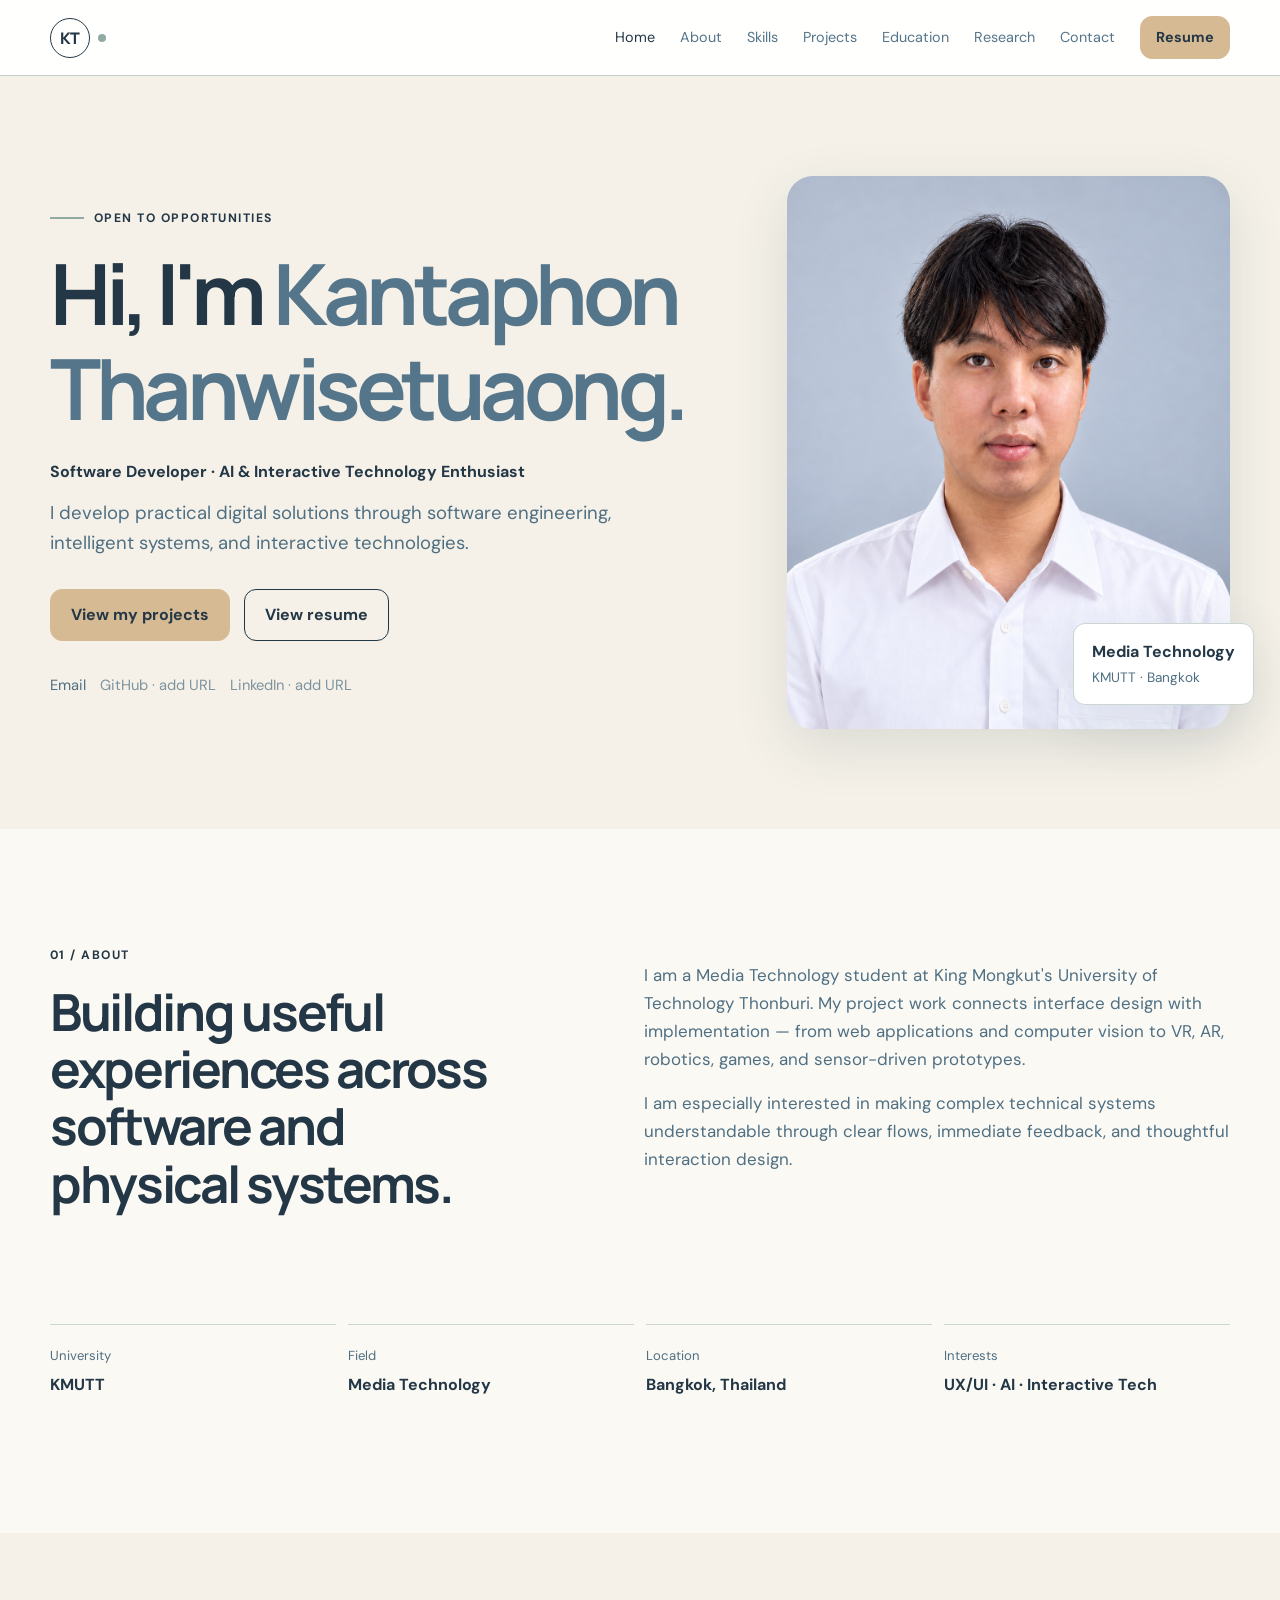
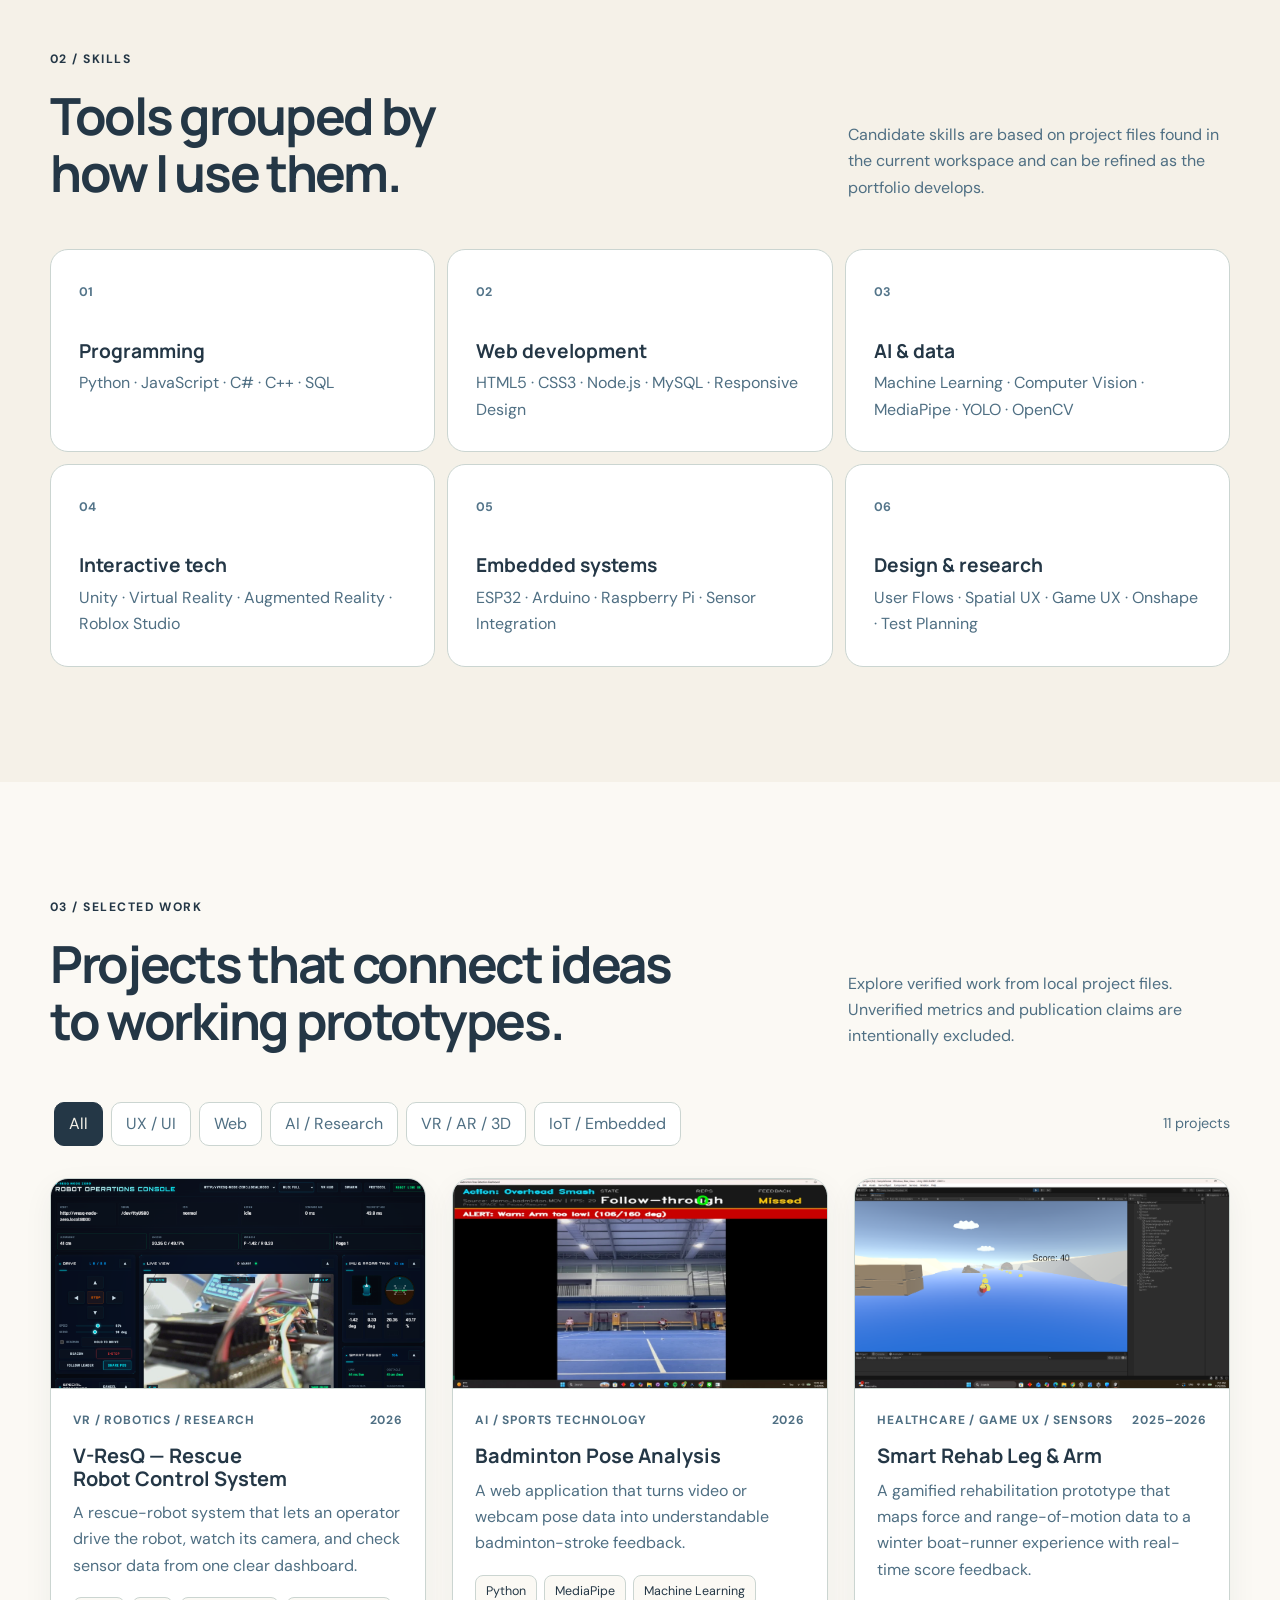
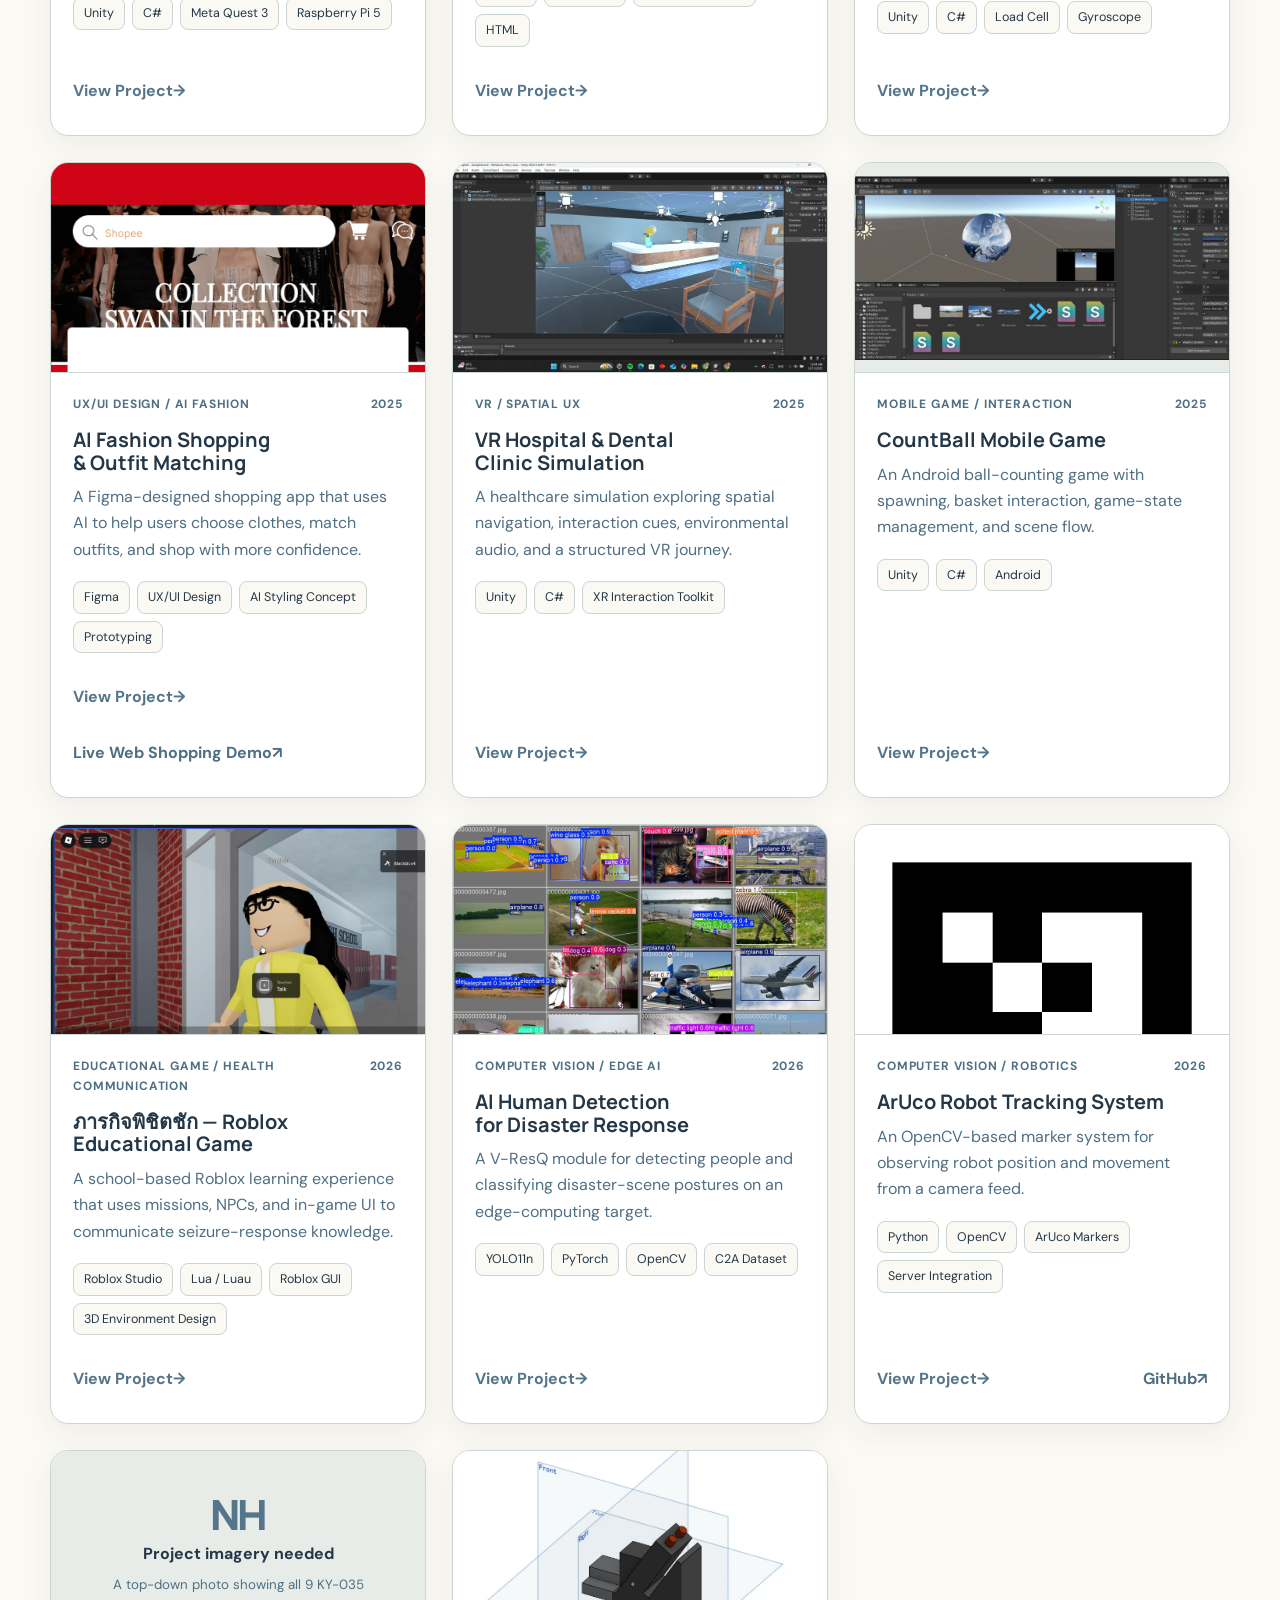
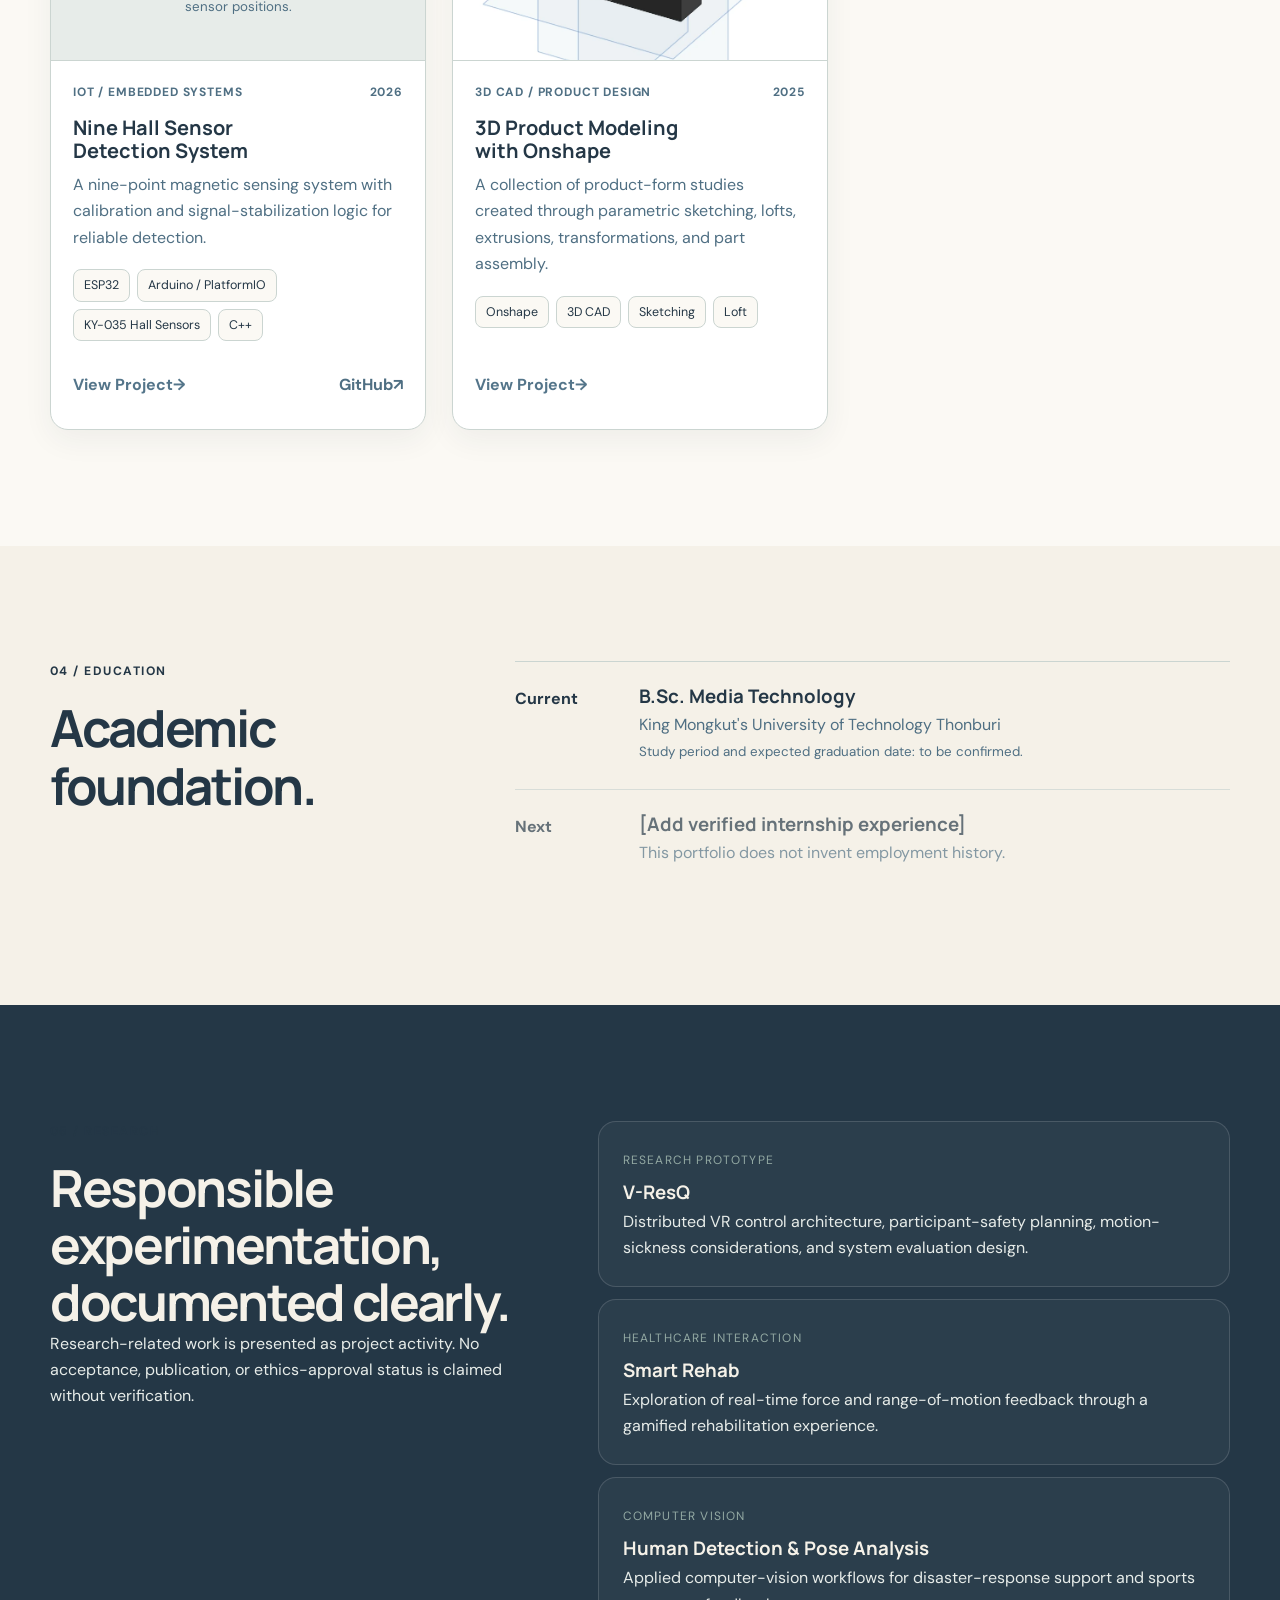
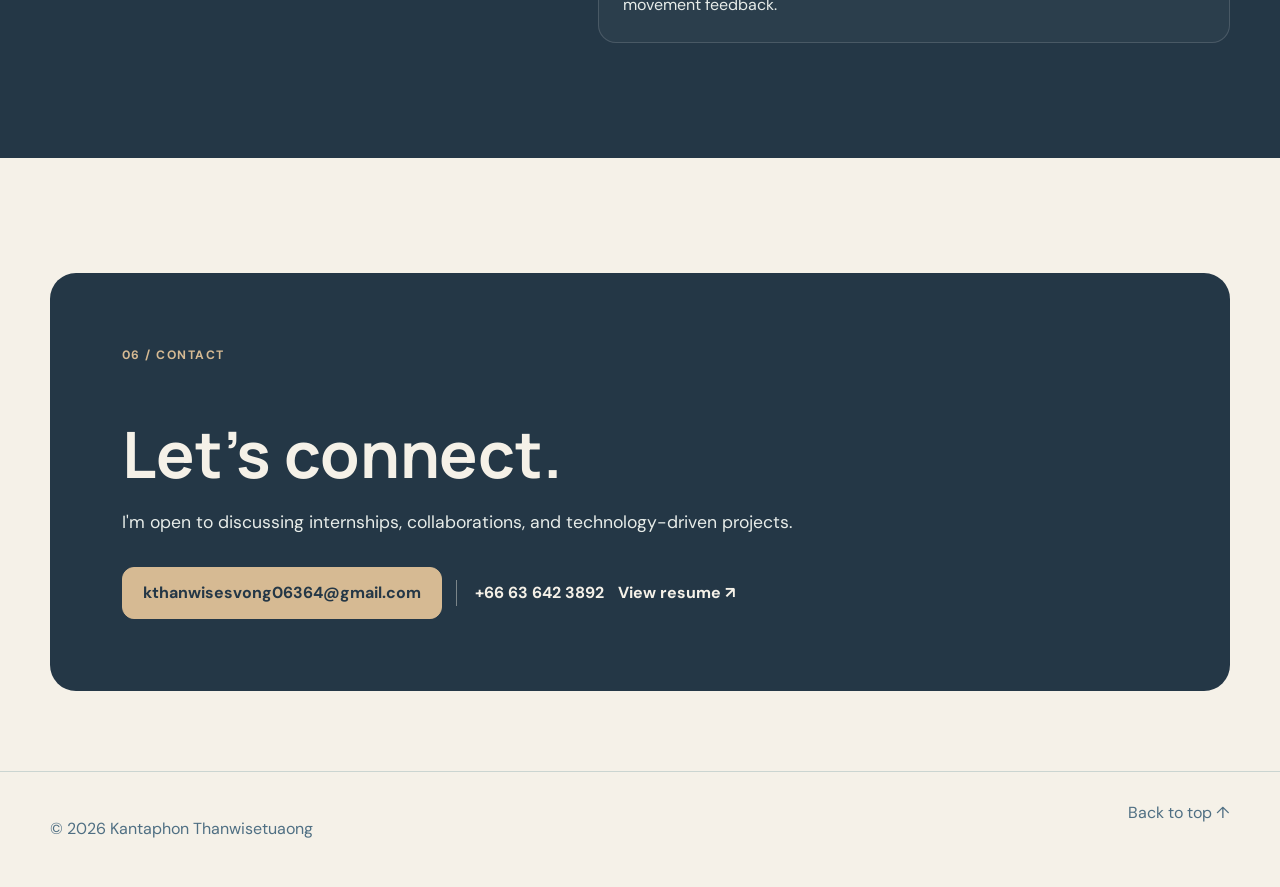
==== commit f23c0c05: "Apply warm blue and ivory portfolio palette" ====
--- a/index.html
+++ b/index.html
@@ -4,7 +4,7 @@
   <meta charset="utf-8">
   <meta name="viewport" content="width=device-width, initial-scale=1">
   <meta name="description" content="Portfolio of Kantaphon Thanwisetuaong — interactive technology, AI, web development, VR, AR, and embedded systems projects.">
-  <meta name="theme-color" content="#ffffff">
+  <meta name="theme-color" content="#f5f1e8">
   <meta property="og:title" content="Kantaphon Thanwisetuaong — Portfolio">
   <meta property="og:description" content="Selected projects across AI, web development, VR, AR, robotics, and embedded systems.">
   <meta property="og:type" content="website">
--- a/style.css
+++ b/style.css
@@ -1,16 +1,24 @@
 :root {
-  --bg: #ffffff;
-  --surface: #f6f8fb;
-  --surface-strong: #edf2f8;
-  --ink: #172235;
-  --muted: #5d6b7e;
-  --accent: #295fbd;
-  --accent-dark: #1f4b95;
-  --line: #dce3ec;
-  --focus: #0b63ce;
+  --primary: #243746;
+  --secondary: #54758a;
+  --detail: #93a9a3;
+  --background: #f5f1e8;
+  --cta: #d6ba93;
+  --cta-hover: #c7a777;
+  --card: #ffffff;
+  --bg: var(--background);
+  --surface: #fbf9f4;
+  --surface-strong: #e7ece9;
+  --ink: var(--primary);
+  --muted: #4f6f83;
+  --accent: var(--secondary);
+  --accent-dark: var(--primary);
+  --line: #cbd5d1;
+  --focus: var(--secondary);
+  --on-dark: var(--background);
   --radius: 18px;
   --radius-small: 12px;
-  --shadow: 0 18px 55px rgba(23, 34, 53, 0.09);
+  --shadow: 0 18px 55px rgba(36, 55, 70, 0.12);
   --header: 76px;
 }
 
@@ -27,7 +35,7 @@
 img { display: block; max-width: 100%; }
 a { color: inherit; text-decoration: none; }
 button { font: inherit; }
-button, a { touch-action: manipulation; -webkit-tap-highlight-color: rgba(41, 95, 189, 0.15); }
+button, a { touch-action: manipulation; -webkit-tap-highlight-color: rgba(84, 117, 138, 0.18); }
 h1, h2, h3, p { overflow-wrap: anywhere; }
 h1, h2, h3 { font-family: Manrope, system-ui, sans-serif; line-height: 1.12; text-wrap: balance; }
 h1, h2, h3, section[id] { scroll-margin-top: calc(var(--header) + 24px); }
@@ -41,7 +49,7 @@
   top: -80px;
   z-index: 200;
   background: var(--ink);
-  color: #fff;
+  color: var(--on-dark);
   padding: 10px 14px;
   border-radius: 8px;
 }
@@ -52,17 +60,17 @@
   position: sticky;
   top: 0;
   z-index: 50;
-  background: rgba(255, 255, 255, 0.93);
-  border-bottom: 1px solid rgba(220, 227, 236, 0.86);
+  background: rgba(255, 255, 255, 0.94);
+  border-bottom: 1px solid rgba(147, 169, 163, 0.55);
   backdrop-filter: blur(16px);
 }
 .nav { height: 100%; display: flex; align-items: center; justify-content: space-between; gap: 24px; }
 .brand { display: flex; align-items: center; gap: 8px; font: 800 1rem/1 Manrope, sans-serif; letter-spacing: -0.02em; }
 .brand span { display: grid; place-items: center; width: 40px; height: 40px; border: 1px solid var(--ink); border-radius: 50%; }
-.brand i { width: 8px; height: 8px; border-radius: 50%; background: var(--accent); }
+.brand i { width: 8px; height: 8px; border-radius: 50%; background: var(--detail); }
 .nav-menu { display: flex; align-items: center; gap: clamp(14px, 2vw, 25px); }
-.nav-menu > a:not(.button) { color: var(--muted); font-size: 0.9rem; transition: color 180ms ease; }
-.nav-menu > a:hover, .nav-menu > a.is-active { color: var(--accent); }
+.nav-menu > a:not(.button) { color: var(--secondary); font-size: 0.9rem; transition: color 180ms ease; }
+.nav-menu > a:hover, .nav-menu > a.is-active { color: var(--primary); }
 .nav-toggle { display: none; border: 0; background: transparent; padding: 10px; min-width: 44px; min-height: 44px; cursor: pointer; }
 .nav-toggle span { display: block; width: 24px; height: 2px; margin: 5px auto; background: var(--ink); transition: transform 180ms ease; }
 .detail-header-actions { display: flex; align-items: center; gap: 18px; color: var(--muted); }
@@ -73,25 +81,25 @@
   justify-content: center;
   min-height: 48px;
   padding: 12px 20px;
-  border: 1px solid var(--accent);
+  border: 1px solid var(--cta);
   border-radius: 12px;
-  background: var(--accent);
-  color: #fff;
+  background: var(--cta);
+  color: var(--primary);
   font-weight: 700;
   transition: background-color 180ms ease, border-color 180ms ease, color 180ms ease, transform 180ms ease;
 }
-.button:hover { background: var(--accent-dark); border-color: var(--accent-dark); transform: translateY(-1px); }
+.button:hover { background: var(--cta-hover); border-color: var(--cta-hover); transform: translateY(-1px); }
 .button-small { min-height: 42px; padding: 9px 15px; font-size: 0.9rem; }
-.button-ghost { background: transparent; color: var(--accent); }
-.button-ghost:hover { color: #fff; }
-.button-light { background: #fff; color: var(--accent); border-color: #fff; }
-.button-light:hover { background: #f8fafc; color: var(--accent-dark); border-color: #f8fafc; }
+.button-ghost { background: transparent; color: var(--primary); border-color: var(--primary); }
+.button-ghost:hover { background: var(--primary); border-color: var(--primary); color: var(--on-dark); }
+.button-light { background: var(--cta); color: var(--primary); border-color: var(--cta); }
+.button-light:hover { background: var(--cta-hover); color: var(--primary); border-color: var(--cta-hover); }
 
 .hero { padding-block: clamp(52px, 8vw, 100px); }
 .hero-grid { display: grid; grid-template-columns: minmax(0, 1.18fr) minmax(300px, 0.82fr); align-items: center; gap: clamp(44px, 8vw, 100px); }
-.eyebrow, .kicker { margin: 0 0 18px; color: var(--accent); font-size: 0.76rem; font-weight: 700; letter-spacing: 0.12em; text-transform: uppercase; }
+.eyebrow, .kicker { margin: 0 0 18px; color: var(--primary); font-size: 0.76rem; font-weight: 700; letter-spacing: 0.12em; text-transform: uppercase; }
 .eyebrow { display: flex; align-items: center; gap: 10px; }
-.eyebrow span { width: 34px; height: 1px; background: var(--accent); }
+.eyebrow span { width: 34px; height: 2px; background: var(--detail); }
 .hero-copy h1 { margin: 0 0 24px; font-size: clamp(3rem, 6.6vw, 6.2rem); letter-spacing: -0.065em; }
 .hero-copy h1 em { color: var(--accent); font-style: normal; }
 .hero-role { max-width: 680px; margin: 0 0 12px; font-weight: 700; }
@@ -104,7 +112,7 @@
 .portrait-wrap { position: relative; }
 .portrait-frame { aspect-ratio: 4 / 5; overflow: hidden; border-radius: 26px; background: var(--surface-strong); box-shadow: var(--shadow); }
 .portrait-frame img { width: 100%; height: 100%; object-fit: cover; object-position: center top; }
-.portrait-note { position: absolute; right: -24px; bottom: 24px; display: grid; gap: 2px; padding: 15px 18px; background: #fff; border: 1px solid var(--line); border-radius: 12px; box-shadow: var(--shadow); }
+.portrait-note { position: absolute; right: -24px; bottom: 24px; display: grid; gap: 2px; padding: 15px 18px; background: var(--card); border: 1px solid var(--line); border-radius: 12px; box-shadow: var(--shadow); }
 .portrait-note span { color: var(--muted); font-size: 0.85rem; }
 
 .section-heading { max-width: 760px; margin-bottom: 48px; }
@@ -119,7 +127,7 @@
 .facts dd { margin: 5px 0 0; font-weight: 700; }
 
 .skills-grid { display: grid; grid-template-columns: repeat(3, minmax(0, 1fr)); gap: 12px; }
-.skill-card { min-width: 0; padding: 28px; border: 1px solid var(--line); border-radius: var(--radius); background: #fff; }
+.skill-card { min-width: 0; padding: 28px; border: 1px solid var(--line); border-radius: var(--radius); background: var(--card); }
 .skill-card > span { color: var(--accent); font-size: 0.78rem; font-weight: 700; }
 .skill-card h3 { margin: 36px 0 8px; font-size: 1.2rem; }
 .skill-card p { margin: 0; color: var(--muted); }
@@ -132,19 +140,19 @@
   padding: 8px 14px;
   border: 1px solid var(--line);
   border-radius: 10px;
-  background: #fff;
+  background: var(--card);
   color: var(--muted);
   cursor: pointer;
   transition: background-color 180ms ease, color 180ms ease, border-color 180ms ease;
 }
-.filter:hover { border-color: #a9bad1; color: var(--ink); }
-.filter.is-active { background: var(--ink); border-color: var(--ink); color: #fff; }
+.filter:hover { border-color: var(--detail); color: var(--ink); }
+.filter.is-active { background: var(--primary); border-color: var(--primary); color: var(--on-dark); }
 .project-count { flex: 0 0 auto; margin: 0; color: var(--muted); font-size: 0.9rem; font-variant-numeric: tabular-nums; }
 .project-grid { display: grid; grid-template-columns: repeat(auto-fit, minmax(min(100%, 330px), 1fr)); gap: clamp(16px, 2.2vw, 26px); align-items: stretch; }
-.project-card { container-type: inline-size; min-width: 0; display: flex; flex-direction: column; border: 1px solid var(--line); border-radius: var(--radius); background: #fff; box-shadow: 0 10px 30px rgba(23, 34, 53, 0.04); transition: transform 180ms ease, box-shadow 180ms ease, border-color 180ms ease; }
-.project-card:hover { transform: translateY(-4px); border-color: #b9c8dc; box-shadow: var(--shadow); }
+.project-card { container-type: inline-size; min-width: 0; display: flex; flex-direction: column; border: 1px solid var(--line); border-radius: var(--radius); background: var(--card); box-shadow: 0 10px 30px rgba(36, 55, 70, 0.06); transition: transform 180ms ease, box-shadow 180ms ease, border-color 180ms ease; }
+.project-card:hover { transform: translateY(-4px); border-color: var(--detail); box-shadow: var(--shadow); }
 .project-visual { position: relative; display: grid; place-items: center; aspect-ratio: 16 / 9; overflow: hidden; border-bottom: 1px solid var(--line); border-radius: calc(var(--radius) - 1px) calc(var(--radius) - 1px) 0 0; background: var(--surface-strong); }
-.project-visual img { width: 100%; height: 100%; object-fit: contain; background: #eef2f7; transition: transform 260ms ease; }
+.project-visual img { width: 100%; height: 100%; object-fit: contain; background: var(--surface-strong); transition: transform 260ms ease; }
 .project-card:hover .project-visual img { transform: scale(1.015); }
 .project-placeholder { width: 100%; height: 100%; min-height: 180px; display: grid; place-items: center; align-content: center; gap: 6px; padding: 24px; text-align: center; background: var(--surface-strong); color: var(--muted); }
 .project-placeholder > span { color: var(--accent); font: 800 clamp(1.5rem, 4vw, 2.6rem)/1 Manrope, sans-serif; letter-spacing: -0.05em; }
@@ -156,39 +164,39 @@
 .project-body h3 a:hover { color: var(--accent); }
 .project-body > p { margin: 0 0 18px; color: var(--muted); }
 .tags { display: flex; flex-wrap: wrap; gap: 7px; }
-.tag { display: inline-flex; align-items: center; min-height: 30px; padding: 5px 10px; border: 1px solid var(--line); border-radius: 8px; background: var(--surface); color: #475569; font-size: 0.78rem; }
+.tag { display: inline-flex; align-items: center; min-height: 30px; padding: 5px 10px; border: 1px solid var(--line); border-radius: 8px; background: var(--surface); color: var(--primary); font-size: 0.78rem; }
 .project-actions { display: flex; flex-wrap: wrap; align-items: center; justify-content: space-between; gap: 12px; margin-top: auto; padding-top: 22px; }
 .project-link, .github-link { display: inline-flex; align-items: center; min-height: 44px; font-weight: 700; }
 .project-link { color: var(--accent); }
 .github-link { color: var(--muted); }
 .project-link:hover, .github-link:hover { color: var(--accent-dark); }
-.load-error, .noscript { grid-column: 1 / -1; padding: 24px; border: 1px solid var(--line); border-radius: var(--radius-small); background: #fff; color: var(--muted); }
+.load-error, .noscript { grid-column: 1 / -1; padding: 24px; border: 1px solid var(--line); border-radius: var(--radius-small); background: var(--card); color: var(--muted); }
 
 .timeline-layout { display: grid; grid-template-columns: 0.7fr 1.3fr; gap: 80px; }
 .timeline article { display: grid; grid-template-columns: 100px 1fr; gap: 24px; padding: 24px 0; border-top: 1px solid var(--line); }
-.timeline article > span { color: var(--accent); font-weight: 700; }
+.timeline article > span { color: var(--primary); font-weight: 700; }
 .timeline h3 { margin: 0 0 5px; }
 .timeline p, .timeline small { margin: 0; color: var(--muted); }
 .timeline .placeholder { opacity: 0.68; }
-.research-section { background: var(--ink); color: #fff; }
+.research-section { background: var(--primary); color: var(--on-dark); }
 .research-grid { display: grid; grid-template-columns: 0.85fr 1.15fr; gap: 80px; }
-.research-grid .section-heading > p:last-child { color: #b8c4d4; }
+.research-grid .section-heading > p:last-child { color: var(--surface-strong); }
 .research-cards { display: grid; gap: 12px; }
 .research-cards article { padding: 24px; border: 1px solid rgba(255, 255, 255, 0.14); border-radius: var(--radius); background: rgba(255, 255, 255, 0.035); }
-.research-cards span { color: #9ac0ff; font-size: 0.75rem; letter-spacing: 0.1em; text-transform: uppercase; }
+.research-cards span { color: var(--detail); font-size: 0.75rem; letter-spacing: 0.1em; text-transform: uppercase; }
 .research-cards h3 { margin: 10px 0 6px; }
-.research-cards p { margin: 0; color: #b8c4d4; }
+.research-cards p { margin: 0; color: var(--surface-strong); }
 .contact-section { padding-bottom: 80px; }
-.contact-card { padding: clamp(36px, 7vw, 72px); border-radius: 26px; background: var(--accent); color: #fff; }
-.contact-card .kicker { color: #dbeafe; }
+.contact-card { padding: clamp(36px, 7vw, 72px); border-radius: 26px; background: var(--primary); color: var(--on-dark); }
+.contact-card .kicker { color: var(--cta); }
 .contact-card h2 { margin-bottom: 12px; font-size: clamp(2.4rem, 5vw, 4.5rem); }
-.contact-card > p:not(.kicker) { color: #e5edff; font-size: 1.1rem; }
+.contact-card > p:not(.kicker) { color: var(--surface-strong); font-size: 1.1rem; }
 .contact-actions { margin-top: 30px; }
 .contact-actions > a:not(.button) { font-weight: 700; }
-.contact-phone { padding-left: 18px; border-left: 1px solid rgba(255, 255, 255, 0.35); }
+.contact-phone { padding-left: 18px; border-left: 1px solid rgba(245, 241, 232, 0.42); }
 footer { padding: 28px 0; border-top: 1px solid var(--line); color: var(--muted); }
 footer .shell { display: flex; justify-content: space-between; gap: 20px; }
-.back-top { position: fixed; right: max(20px, env(safe-area-inset-right)); bottom: max(20px, env(safe-area-inset-bottom)); width: 48px; height: 48px; border: 1px solid var(--line); border-radius: 50%; background: #fff; color: var(--accent); box-shadow: var(--shadow); cursor: pointer; opacity: 0; pointer-events: none; transition: opacity 180ms ease, transform 180ms ease; }
+.back-top { position: fixed; right: max(20px, env(safe-area-inset-right)); bottom: max(20px, env(safe-area-inset-bottom)); width: 48px; height: 48px; border: 1px solid var(--line); border-radius: 50%; background: var(--card); color: var(--primary); box-shadow: var(--shadow); cursor: pointer; opacity: 0; pointer-events: none; transition: opacity 180ms ease, transform 180ms ease; }
 .back-top.is-visible { opacity: 1; pointer-events: auto; }
 .back-top:hover { transform: translateY(-2px); }
 
@@ -209,11 +217,11 @@
 .detail-columns { display: grid; grid-template-columns: minmax(0, 1.38fr) minmax(260px, 0.62fr); gap: clamp(44px, 7vw, 86px); }
 .detail-copy section { margin-bottom: 48px; }
 .detail-copy h2, .project-gallery-section h2, .detail-lower h2 { margin: 0 0 18px; font-size: clamp(1.7rem, 3vw, 2.45rem); letter-spacing: -0.035em; }
-.detail-copy p, .detail-copy li, .detail-lower p, .detail-lower li { color: #475569; }
+.detail-copy p, .detail-copy li, .detail-lower p, .detail-lower li { color: var(--muted); }
 .check-list { display: grid; gap: 12px; padding: 0; list-style: none; }
 .check-list li { position: relative; padding-left: 30px; }
 .check-list li::before { content: "✓"; position: absolute; left: 0; top: 0; color: var(--accent); font-weight: 800; }
-.detail-side { align-self: start; position: sticky; top: calc(var(--header) + 24px); padding: 24px; border: 1px solid var(--line); border-radius: var(--radius); background: #fff; box-shadow: 0 10px 30px rgba(23, 34, 53, 0.045); }
+.detail-side { align-self: start; position: sticky; top: calc(var(--header) + 24px); padding: 24px; border: 1px solid var(--line); border-radius: var(--radius); background: var(--card); box-shadow: 0 10px 30px rgba(36, 55, 70, 0.06); }
 .detail-side > h2 { margin: 0 0 22px; font-size: 1.25rem; }
 .detail-side h3 { margin: 26px 0 12px; font-size: 0.95rem; }
 .detail-side dl { margin: 0; }
@@ -227,10 +235,10 @@
 .gallery-heading h2 { margin-bottom: 0; }
 .gallery-heading > p { margin: 0; color: var(--muted); font-variant-numeric: tabular-nums; }
 .gallery-viewer { min-width: 0; }
-.gallery-stage { position: relative; border: 1px solid var(--line); border-radius: 20px; background: #e9eef5; }
-.gallery-open { display: grid; place-items: center; width: 100%; aspect-ratio: 16 / 9; padding: 0; overflow: hidden; border: 0; border-radius: 19px 19px 0 0; background: #e9eef5; cursor: zoom-in; }
+.gallery-stage { position: relative; border: 1px solid var(--line); border-radius: 20px; background: var(--surface-strong); }
+.gallery-open { display: grid; place-items: center; width: 100%; aspect-ratio: 16 / 9; padding: 0; overflow: hidden; border: 0; border-radius: 19px 19px 0 0; background: var(--surface-strong); cursor: zoom-in; }
 .gallery-open img { width: 100%; height: 100%; object-fit: contain; user-select: none; }
-.gallery-controls { display: grid; grid-template-columns: minmax(0, 1fr) auto minmax(0, 1fr); align-items: center; gap: 16px; padding: 12px; border-top: 1px solid var(--line); background: #fff; border-radius: 0 0 19px 19px; }
+.gallery-controls { display: grid; grid-template-columns: minmax(0, 1fr) auto minmax(0, 1fr); align-items: center; gap: 16px; padding: 12px; border-top: 1px solid var(--line); background: var(--card); border-radius: 0 0 19px 19px; }
 .gallery-controls button { min-height: 44px; padding: 8px 12px; border: 0; border-radius: 9px; background: transparent; color: var(--accent); font-weight: 700; cursor: pointer; }
 .gallery-controls button:first-child { justify-self: start; }
 .gallery-controls button:last-child { justify-self: end; }
@@ -242,10 +250,10 @@
 .gallery-thumb:hover, .gallery-thumb.is-current { opacity: 1; }
 .gallery-thumb.is-current { border-color: var(--accent); transform: translateY(-2px); }
 .gallery-caption { min-height: 1.7em; margin: 10px 0 0; color: var(--muted); text-wrap: pretty; }
-.missing-media { margin-top: 26px; padding: clamp(22px, 4vw, 34px); border: 1px dashed #aebed4; border-radius: var(--radius); background: var(--surface); }
+.missing-media { margin-top: 26px; padding: clamp(22px, 4vw, 34px); border: 1px dashed var(--detail); border-radius: var(--radius); background: var(--surface); }
 .missing-media h3 { margin: 0 0 8px; }
 .missing-media p { margin: 0; color: var(--muted); }
-.missing-media ul { margin: 14px 0 0; padding-left: 20px; color: #475569; }
+.missing-media ul { margin: 14px 0 0; padding-left: 20px; color: var(--muted); }
 
 .detail-lower { display: grid; grid-template-columns: repeat(2, minmax(0, 1fr)); gap: clamp(40px, 7vw, 90px); margin-top: clamp(68px, 9vw, 112px); padding-top: clamp(52px, 7vw, 80px); border-top: 1px solid var(--line); }
 .process-list { display: grid; gap: 16px; padding: 0; list-style: none; counter-reset: process; }
@@ -254,26 +262,26 @@
 .detail-lower h3 { margin: 28px 0 8px; font-size: 1.05rem; }
 .project-pager { display: grid; grid-template-columns: minmax(0, 1fr) auto minmax(0, 1fr); align-items: stretch; gap: 14px; margin-top: clamp(68px, 9vw, 112px); }
 .project-pager > a { min-width: 0; display: flex; flex-direction: column; justify-content: center; min-height: 104px; padding: 18px; border: 1px solid var(--line); border-radius: var(--radius-small); transition: border-color 180ms ease, background-color 180ms ease; }
-.project-pager > a:hover { border-color: #a9bad1; background: var(--surface); }
+.project-pager > a:hover { border-color: var(--detail); background: var(--surface); }
 .project-pager small { color: var(--muted); }
 .project-pager strong { margin-top: 4px; line-height: 1.25; }
 .project-pager .pager-all { min-height: 44px; align-self: center; color: var(--accent); font-weight: 700; }
 .project-pager #next-project { text-align: right; }
 
-.lightbox { width: min(96vw, 1500px); max-width: none; height: min(94vh, 1000px); max-height: none; padding: 0; border: 0; border-radius: 16px; background: #0d1118; color: #fff; overscroll-behavior: contain; }
-.lightbox::backdrop { background: rgba(7, 11, 18, 0.9); }
+.lightbox { width: min(96vw, 1500px); max-width: none; height: min(94vh, 1000px); max-height: none; padding: 0; border: 0; border-radius: 16px; background: var(--primary); color: var(--on-dark); overscroll-behavior: contain; }
+.lightbox::backdrop { background: rgba(18, 28, 36, 0.92); }
 .lightbox-inner { position: relative; display: grid; grid-template-columns: 64px minmax(0, 1fr) 64px; align-items: center; width: 100%; height: 100%; padding: 56px 12px 20px; }
 .lightbox figure { min-width: 0; max-width: 100%; margin: 0; }
 .lightbox figure img { width: 100%; max-height: calc(94vh - 120px); object-fit: contain; }
-.lightbox figcaption { margin-top: 12px; color: #d4dbe6; text-align: center; }
-.lightbox-close, .lightbox-arrow { display: grid; place-items: center; width: 48px; height: 48px; border: 1px solid rgba(255, 255, 255, 0.3); border-radius: 50%; background: rgba(255, 255, 255, 0.08); color: #fff; cursor: pointer; }
-.lightbox-close:hover, .lightbox-arrow:hover { background: rgba(255, 255, 255, 0.18); }
+.lightbox figcaption { margin-top: 12px; color: var(--surface-strong); text-align: center; }
+.lightbox-close, .lightbox-arrow { display: grid; place-items: center; width: 48px; height: 48px; border: 1px solid rgba(245, 241, 232, 0.34); border-radius: 50%; background: rgba(245, 241, 232, 0.1); color: var(--on-dark); cursor: pointer; }
+.lightbox-close:hover, .lightbox-arrow:hover { background: rgba(245, 241, 232, 0.2); }
 .lightbox-close { position: absolute; top: 12px; right: 12px; z-index: 2; font-size: 1.7rem; }
 .lightbox-prev { justify-self: center; }
 .lightbox-next { justify-self: center; }
 
 :focus-visible { outline: 3px solid var(--focus); outline-offset: 3px; }
-.lightbox :focus-visible { outline-color: #8fc5ff; }
+.lightbox :focus-visible { outline-color: var(--cta); }
 
 @container (min-width: 430px) {
   .project-actions { border-top: 1px solid var(--line); }
@@ -288,7 +296,7 @@
 
 @media (max-width: 820px) {
   .nav-toggle { display: block; }
-  .nav-menu { position: fixed; inset: var(--header) 0 auto; display: grid; gap: 6px; padding: 20px max(20px, env(safe-area-inset-right)) 24px max(20px, env(safe-area-inset-left)); border-bottom: 1px solid var(--line); background: #fff; transform: translateY(-120%); visibility: hidden; transition: transform 220ms ease, visibility 220ms ease; }
+  .nav-menu { position: fixed; inset: var(--header) 0 auto; display: grid; gap: 6px; padding: 20px max(20px, env(safe-area-inset-right)) 24px max(20px, env(safe-area-inset-left)); border-bottom: 1px solid var(--line); background: var(--card); transform: translateY(-120%); visibility: hidden; transition: transform 220ms ease, visibility 220ms ease; }
   .nav-menu.is-open { transform: translateY(0); visibility: visible; }
   .nav-menu > a { min-height: 44px; display: flex; align-items: center; padding-inline: 10px; }
   .hero-grid, .about-grid, .timeline-layout, .research-grid, .detail-grid, .detail-columns, .detail-lower { grid-template-columns: 1fr; }
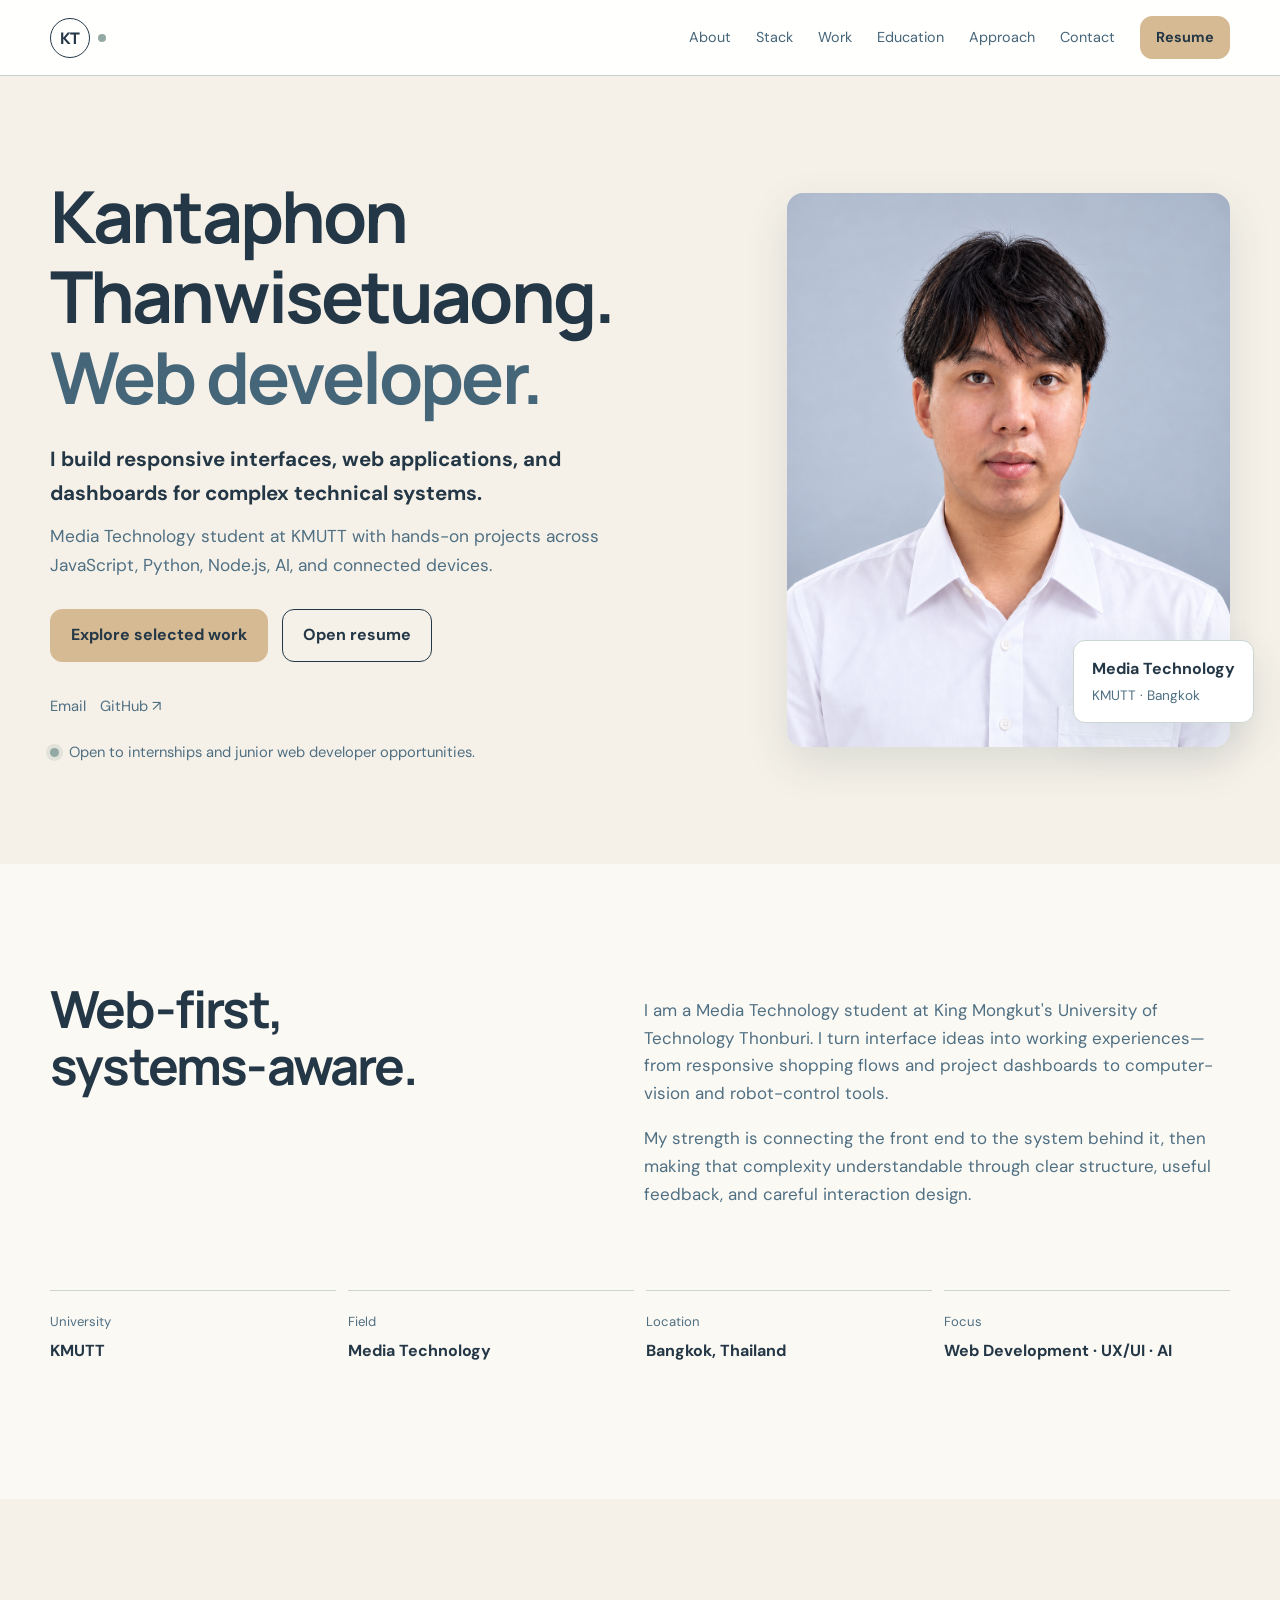
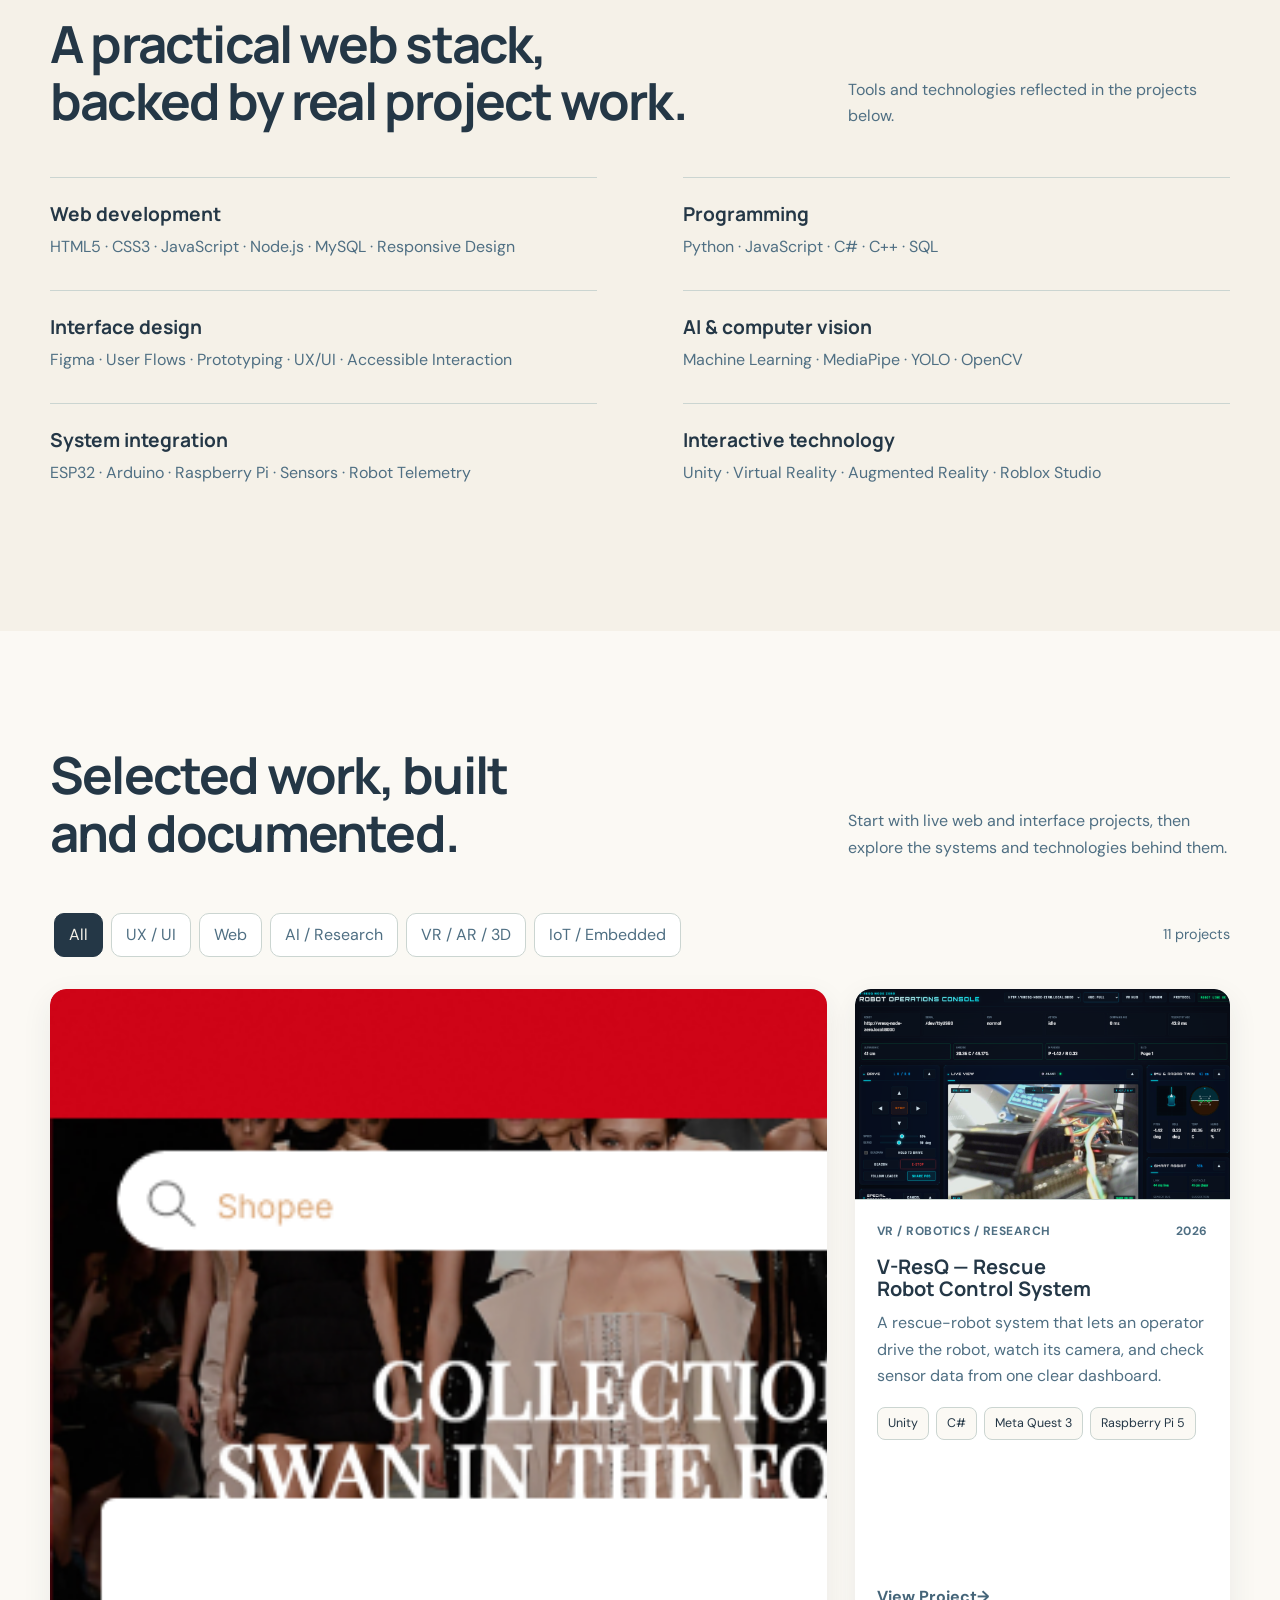
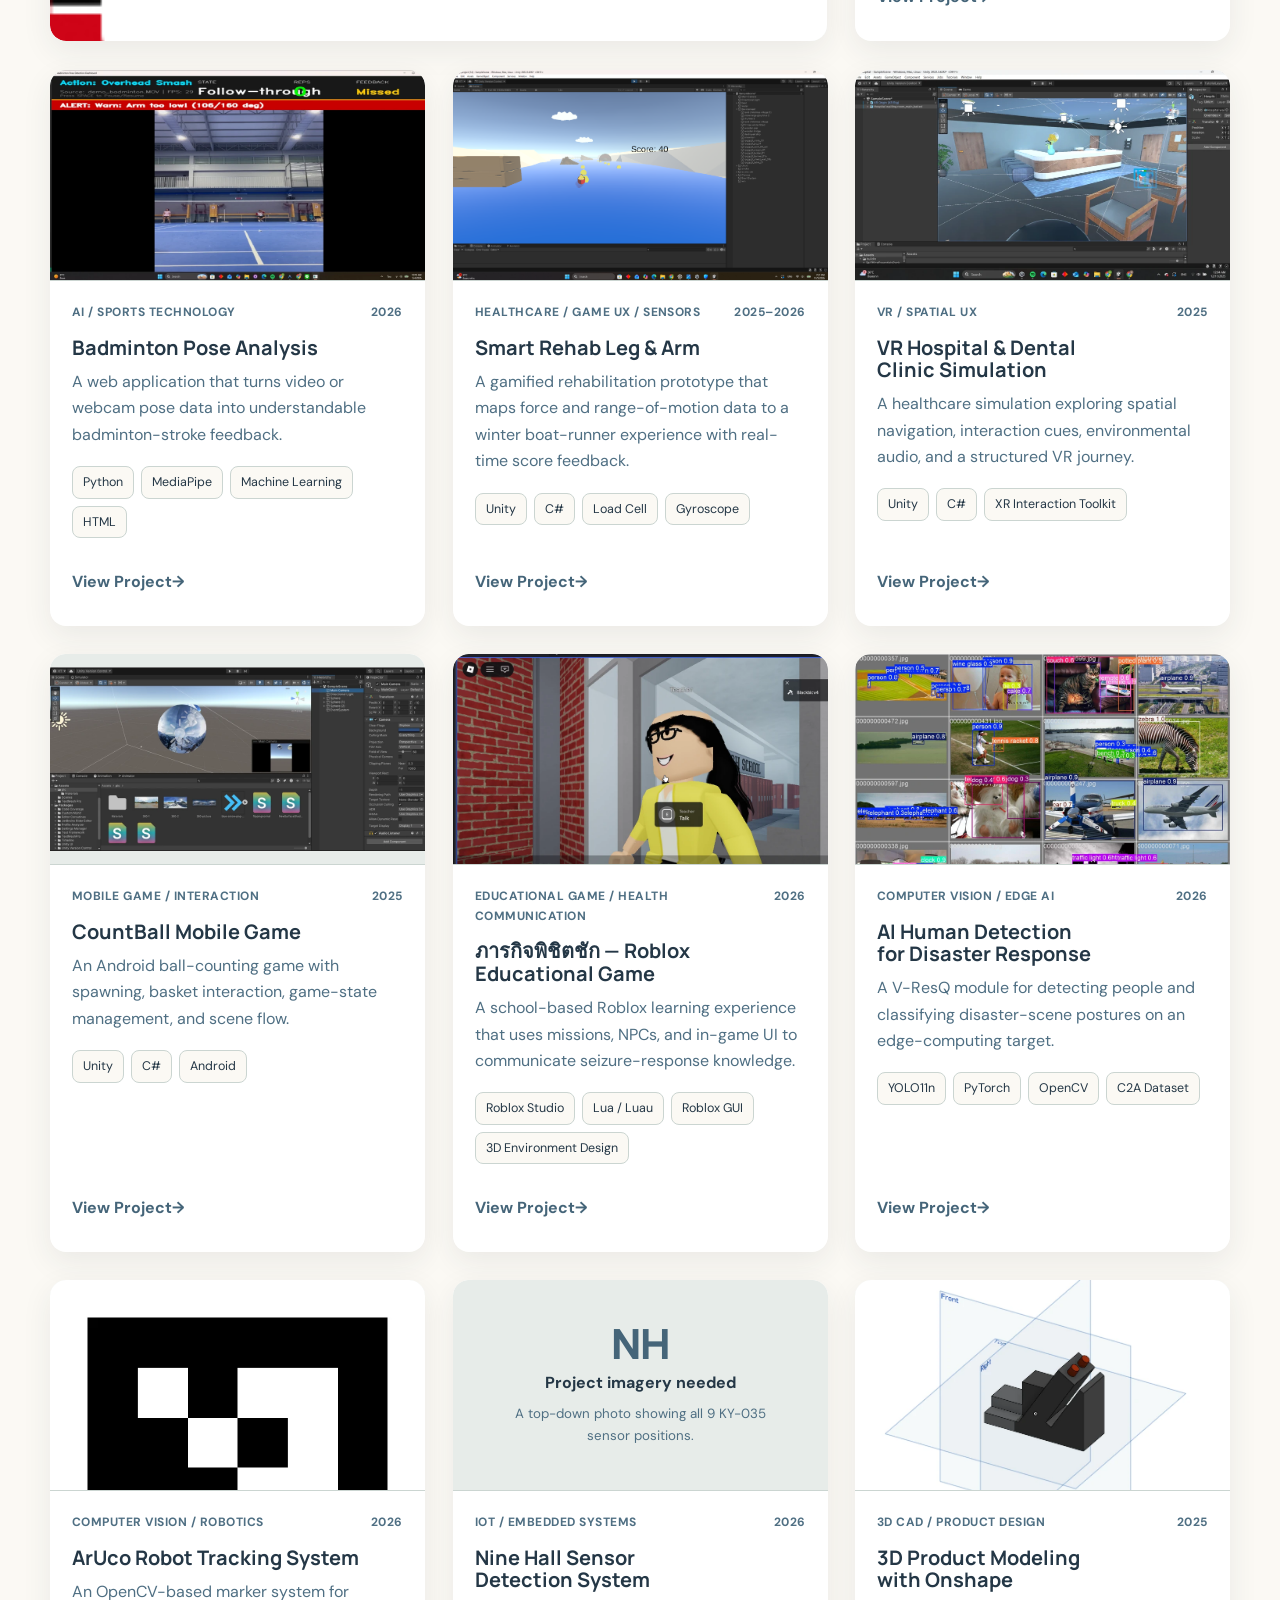
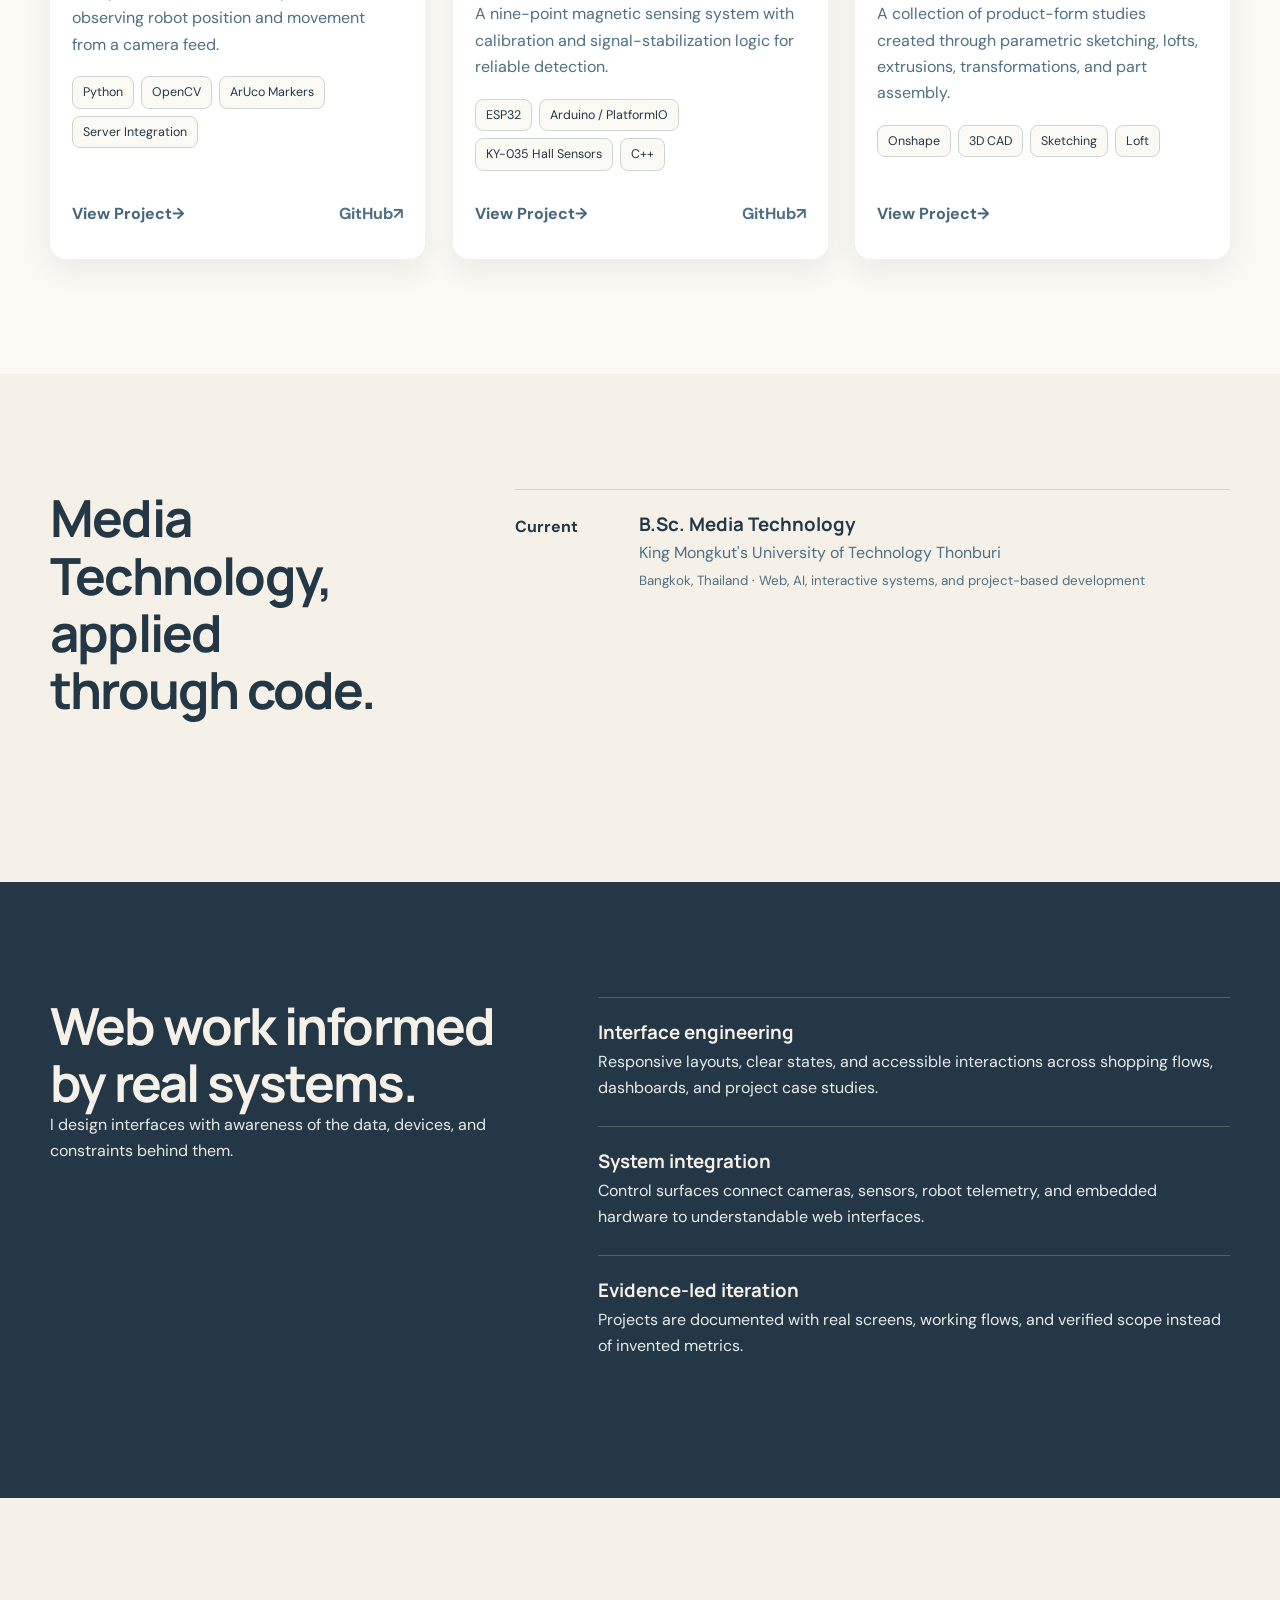
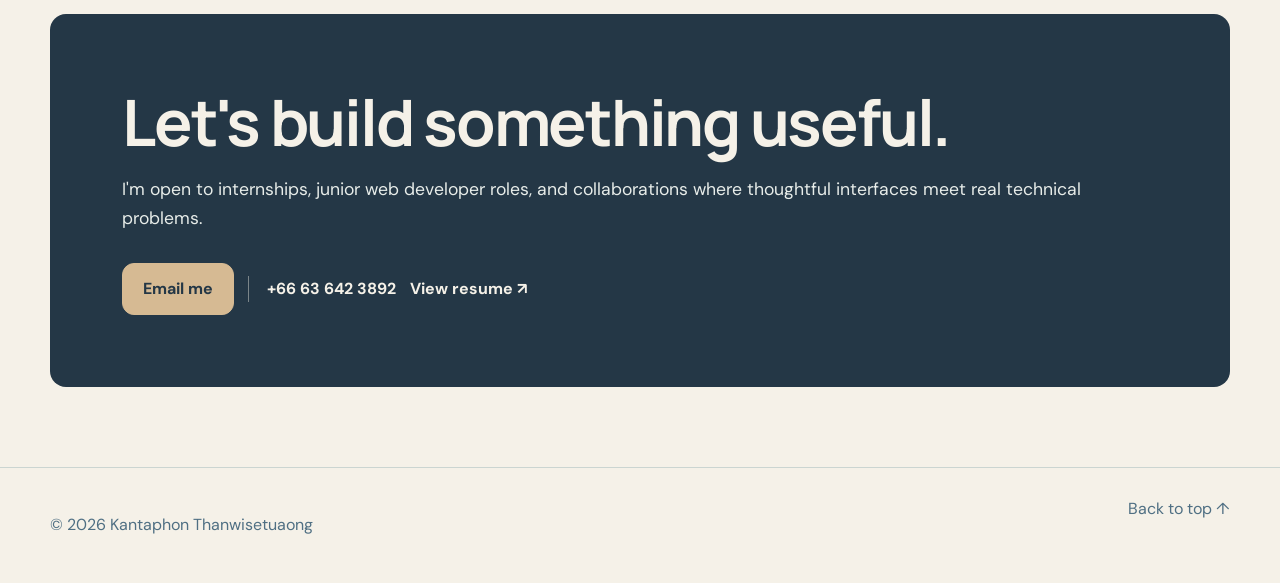
==== commit 50b94851: "Polish portfolio for web developer roles" ====
--- a/index.html
+++ b/index.html
@@ -3,14 +3,14 @@
 <head>
   <meta charset="utf-8">
   <meta name="viewport" content="width=device-width, initial-scale=1">
-  <meta name="description" content="Portfolio of Kantaphon Thanwisetuaong — interactive technology, AI, web development, VR, AR, and embedded systems projects.">
+  <meta name="description" content="Web developer portfolio of Kantaphon Thanwisetuaong — responsive interfaces, web applications, dashboards, AI, and connected-system projects.">
   <meta name="theme-color" content="#f5f1e8">
-  <meta property="og:title" content="Kantaphon Thanwisetuaong — Portfolio">
-  <meta property="og:description" content="Selected projects across AI, web development, VR, AR, robotics, and embedded systems.">
+  <meta property="og:title" content="Kantaphon Thanwisetuaong — Web Developer Portfolio">
+  <meta property="og:description" content="Selected web interfaces, applications, dashboards, and technical projects built by Kantaphon Thanwisetuaong.">
   <meta property="og:type" content="website">
   <meta property="og:image" content="assets/images/profile.png">
   <meta name="twitter:card" content="summary_large_image">
-  <title>Kantaphon Thanwisetuaong — Portfolio</title>
+  <title>Kantaphon Thanwisetuaong — Web Developer Portfolio</title>
   <link rel="icon" href="assets/favicon.svg" type="image/svg+xml">
   <link rel="preconnect" href="https://fonts.googleapis.com">
   <link rel="preconnect" href="https://fonts.gstatic.com" crossorigin>
@@ -26,7 +26,7 @@
       <a class="brand" href="#home" aria-label="Kantaphon Thanwisetuaong home"><span>KT</span><i></i></a>
       <button class="nav-toggle" type="button" aria-expanded="false" aria-controls="nav-menu" aria-label="Open navigation menu"><span></span><span></span></button>
       <div class="nav-menu" id="nav-menu">
-        <a href="#home">Home</a><a href="#about">About</a><a href="#skills">Skills</a><a href="#projects">Projects</a><a href="#experience">Education</a><a href="#research">Research</a><a href="#contact">Contact</a>
+        <a href="#about">About</a><a href="#skills">Stack</a><a href="#projects">Work</a><a href="#experience">Education</a><a href="#research">Approach</a><a href="#contact">Contact</a>
         <a class="button button-small" href="https://canva.link/dc9a3ov0nlx5l56" target="_blank" rel="noopener noreferrer">Resume</a>
       </div>
     </nav>
@@ -36,12 +36,12 @@
     <section class="hero section" id="home">
       <div class="shell hero-grid">
         <div class="hero-copy reveal">
-          <p class="eyebrow"><span></span> Open to opportunities</p>
-          <h1>Hi, I'm <em>Kantaphon<br>Thanwisetuaong.</em></h1>
-          <p class="hero-role">Software Developer · AI & Interactive Technology Enthusiast</p>
-          <p class="hero-intro">I develop practical digital solutions through software engineering, intelligent systems, and interactive technologies.</p>
-          <div class="button-row"><a class="button" href="#projects">View my projects</a><a class="button button-ghost" href="https://canva.link/dc9a3ov0nlx5l56" target="_blank" rel="noopener noreferrer">View resume</a></div>
-          <div class="social-row"><a href="mailto:kthanwisesvong06364@gmail.com">Email</a><span aria-disabled="true" title="GitHub URL to be added">GitHub · add URL</span><span aria-disabled="true" title="LinkedIn URL to be added">LinkedIn · add URL</span></div>
+          <h1>Kantaphon Thanwisetuaong.<br><em>Web developer.</em></h1>
+          <p class="hero-role">I build responsive interfaces, web applications, and dashboards for complex technical systems.</p>
+          <p class="hero-intro">Media Technology student at KMUTT with hands-on projects across JavaScript, Python, Node.js, AI, and connected devices.</p>
+          <div class="button-row"><a class="button" href="#projects">Explore selected work</a><a class="button button-ghost" href="https://canva.link/dc9a3ov0nlx5l56" target="_blank" rel="noopener noreferrer">Open resume</a></div>
+          <div class="social-row"><a href="mailto:kthanwisesvong06364@gmail.com">Email</a><a href="https://github.com/lnwtar" target="_blank" rel="noopener noreferrer">GitHub ↗</a></div>
+          <p class="hero-status"><span aria-hidden="true"></span>Open to internships and junior web developer opportunities.</p>
         </div>
         <div class="portrait-wrap reveal" data-delay="1">
           <div class="portrait-frame"><img src="assets/images/profile.png" alt="Professional portrait of Kantaphon Thanwisetuaong" width="900" height="1100"></div>
@@ -52,28 +52,28 @@
 
     <section class="section section-tint" id="about">
       <div class="shell about-grid">
-        <div class="section-heading reveal"><p class="kicker">01 / About</p><h2>Building useful experiences across software and physical systems.</h2></div>
-        <div class="about-copy reveal"><p>I am a Media Technology student at King Mongkut's University of Technology Thonburi. My project work connects interface design with implementation — from web applications and computer vision to VR, AR, robotics, games, and sensor-driven prototypes.</p><p>I am especially interested in making complex technical systems understandable through clear flows, immediate feedback, and thoughtful interaction design.</p></div>
-        <dl class="facts reveal"><div><dt>University</dt><dd>KMUTT</dd></div><div><dt>Field</dt><dd>Media Technology</dd></div><div><dt>Location</dt><dd>Bangkok, Thailand</dd></div><div><dt>Interests</dt><dd>UX/UI · AI · Interactive Tech</dd></div></dl>
+        <div class="section-heading reveal"><h2>Web-first, systems-aware.</h2></div>
+        <div class="about-copy reveal"><p>I am a Media Technology student at King Mongkut's University of Technology Thonburi. I turn interface ideas into working experiences—from responsive shopping flows and project dashboards to computer-vision and robot-control tools.</p><p>My strength is connecting the front end to the system behind it, then making that complexity understandable through clear structure, useful feedback, and careful interaction design.</p></div>
+        <dl class="facts reveal"><div><dt>University</dt><dd>KMUTT</dd></div><div><dt>Field</dt><dd>Media Technology</dd></div><div><dt>Location</dt><dd>Bangkok, Thailand</dd></div><div><dt>Focus</dt><dd>Web Development · UX/UI · AI</dd></div></dl>
       </div>
     </section>
 
     <section class="section" id="skills">
-      <div class="shell"><div class="section-heading split reveal"><div><p class="kicker">02 / Skills</p><h2>Tools grouped by how I use them.</h2></div><p>Candidate skills are based on project files found in the current workspace and can be refined as the portfolio develops.</p></div>
+      <div class="shell"><div class="section-heading split reveal"><div><h2>A practical web stack, backed by real project work.</h2></div><p>Tools and technologies reflected in the projects below.</p></div>
         <div class="skills-grid">
-          <article class="skill-card reveal"><span>01</span><h3>Programming</h3><p>Python · JavaScript · C# · C++ · SQL</p></article>
-          <article class="skill-card reveal"><span>02</span><h3>Web development</h3><p>HTML5 · CSS3 · Node.js · MySQL · Responsive Design</p></article>
-          <article class="skill-card reveal"><span>03</span><h3>AI & data</h3><p>Machine Learning · Computer Vision · MediaPipe · YOLO · OpenCV</p></article>
-          <article class="skill-card reveal"><span>04</span><h3>Interactive tech</h3><p>Unity · Virtual Reality · Augmented Reality · Roblox Studio</p></article>
-          <article class="skill-card reveal"><span>05</span><h3>Embedded systems</h3><p>ESP32 · Arduino · Raspberry Pi · Sensor Integration</p></article>
-          <article class="skill-card reveal"><span>06</span><h3>Design & research</h3><p>User Flows · Spatial UX · Game UX · Onshape · Test Planning</p></article>
+          <article class="skill-card reveal"><h3>Web development</h3><p>HTML5 · CSS3 · JavaScript · Node.js · MySQL · Responsive Design</p></article>
+          <article class="skill-card reveal"><h3>Programming</h3><p>Python · JavaScript · C# · C++ · SQL</p></article>
+          <article class="skill-card reveal"><h3>Interface design</h3><p>Figma · User Flows · Prototyping · UX/UI · Accessible Interaction</p></article>
+          <article class="skill-card reveal"><h3>AI & computer vision</h3><p>Machine Learning · MediaPipe · YOLO · OpenCV</p></article>
+          <article class="skill-card reveal"><h3>System integration</h3><p>ESP32 · Arduino · Raspberry Pi · Sensors · Robot Telemetry</p></article>
+          <article class="skill-card reveal"><h3>Interactive technology</h3><p>Unity · Virtual Reality · Augmented Reality · Roblox Studio</p></article>
         </div>
       </div>
     </section>
 
     <section class="section section-tint" id="projects">
       <div class="shell">
-        <div class="section-heading split reveal"><div><p class="kicker">03 / Selected work</p><h2>Projects that connect ideas to working prototypes.</h2></div><p>Explore verified work from local project files. Unverified metrics and publication claims are intentionally excluded.</p></div>
+        <div class="section-heading split reveal"><div><h2>Selected work, built and documented.</h2></div><p>Start with live web and interface projects, then explore the systems and technologies behind them.</p></div>
         <div class="project-tools reveal"><div class="filters" role="group" aria-label="Filter projects"><button class="filter is-active" data-filter="all" aria-pressed="true">All</button><button class="filter" data-filter="uxui" aria-pressed="false">UX / UI</button><button class="filter" data-filter="web" aria-pressed="false">Web</button><button class="filter" data-filter="ai-research" aria-pressed="false">AI / Research</button><button class="filter" data-filter="vr-ar" aria-pressed="false">VR / AR / 3D</button><button class="filter" data-filter="iot-embedded" aria-pressed="false">IoT / Embedded</button></div><p class="project-count" id="project-count" aria-live="polite"></p></div>
         <div class="project-grid" id="project-grid" aria-live="polite"></div>
         <noscript><p class="noscript">JavaScript is disabled. Selected projects include V-ResQ, Badminton Pose Analysis, Smart Rehab, Fashion E-commerce, VR Hospital, ภารกิจพิชิตชัก, and Onshape Product Modeling.</p></noscript>
@@ -81,14 +81,14 @@
     </section>
 
     <section class="section" id="experience">
-      <div class="shell timeline-layout"><div class="section-heading reveal"><p class="kicker">04 / Education</p><h2>Academic foundation.</h2></div><div class="timeline reveal"><article><span>Current</span><div><h3>B.Sc. Media Technology</h3><p>King Mongkut's University of Technology Thonburi</p><small>Study period and expected graduation date: to be confirmed.</small></div></article><article class="placeholder"><span>Next</span><div><h3>[Add verified internship experience]</h3><p>This portfolio does not invent employment history.</p></div></article></div></div>
+      <div class="shell timeline-layout"><div class="section-heading reveal"><h2>Media Technology, applied through code.</h2></div><div class="timeline reveal"><article><span>Current</span><div><h3>B.Sc. Media Technology</h3><p>King Mongkut's University of Technology Thonburi</p><small>Bangkok, Thailand · Web, AI, interactive systems, and project-based development</small></div></article></div></div>
     </section>
 
     <section class="section research-section" id="research">
-      <div class="shell research-grid"><div class="section-heading reveal"><p class="kicker">05 / Research</p><h2>Responsible experimentation, documented clearly.</h2><p>Research-related work is presented as project activity. No acceptance, publication, or ethics-approval status is claimed without verification.</p></div><div class="research-cards"><article class="reveal"><span>Research prototype</span><h3>V-ResQ</h3><p>Distributed VR control architecture, participant-safety planning, motion-sickness considerations, and system evaluation design.</p></article><article class="reveal"><span>Healthcare interaction</span><h3>Smart Rehab</h3><p>Exploration of real-time force and range-of-motion feedback through a gamified rehabilitation experience.</p></article><article class="reveal"><span>Computer vision</span><h3>Human Detection & Pose Analysis</h3><p>Applied computer-vision workflows for disaster-response support and sports movement feedback.</p></article></div></div>
+      <div class="shell research-grid"><div class="section-heading reveal"><h2>Web work informed by real systems.</h2><p>I design interfaces with awareness of the data, devices, and constraints behind them.</p></div><div class="research-cards"><article class="reveal"><h3>Interface engineering</h3><p>Responsive layouts, clear states, and accessible interactions across shopping flows, dashboards, and project case studies.</p></article><article class="reveal"><h3>System integration</h3><p>Control surfaces connect cameras, sensors, robot telemetry, and embedded hardware to understandable web interfaces.</p></article><article class="reveal"><h3>Evidence-led iteration</h3><p>Projects are documented with real screens, working flows, and verified scope instead of invented metrics.</p></article></div></div>
     </section>
 
-    <section class="section contact-section" id="contact"><div class="shell contact-card reveal"><p class="kicker">06 / Contact</p><h2>Let's connect.</h2><p>I'm open to discussing internships, collaborations, and technology-driven projects.</p><div class="contact-actions"><a class="button button-light" href="mailto:kthanwisesvong06364@gmail.com">kthanwisesvong06364@gmail.com</a><a class="contact-phone" href="tel:+66636423892">+66 63 642 3892</a><a href="https://canva.link/dc9a3ov0nlx5l56" target="_blank" rel="noopener noreferrer">View resume ↗</a></div></div></section>
+    <section class="section contact-section" id="contact"><div class="shell contact-card reveal"><h2>Let's build something useful.</h2><p>I'm open to internships, junior web developer roles, and collaborations where thoughtful interfaces meet real technical problems.</p><div class="contact-actions"><a class="button button-light" href="mailto:kthanwisesvong06364@gmail.com">Email me</a><a class="contact-phone" href="tel:+66636423892">+66 63 642 3892</a><a href="https://canva.link/dc9a3ov0nlx5l56" target="_blank" rel="noopener noreferrer">View resume ↗</a></div></div></section>
   </main>
   <footer><div class="shell"><p>© <span id="year"></span> Kantaphon Thanwisetuaong</p><a href="#top">Back to top ↑</a></div></footer>
   <button class="back-top" type="button" aria-label="Back to top">↑</button>
--- a/style.css
+++ b/style.css
@@ -1,6 +1,6 @@
 :root {
   --primary: #243746;
-  --secondary: #54758a;
+  --secondary: #456579;
   --detail: #93a9a3;
   --background: #f5f1e8;
   --cta: #d6ba93;
@@ -16,14 +16,15 @@
   --line: #cbd5d1;
   --focus: var(--secondary);
   --on-dark: var(--background);
-  --radius: 18px;
+  --radius: 16px;
   --radius-small: 12px;
-  --shadow: 0 18px 55px rgba(36, 55, 70, 0.12);
+  --shadow: 0 16px 44px rgba(36, 55, 70, 0.12);
+  --shadow-lift: 0 22px 60px rgba(36, 55, 70, 0.17);
   --header: 76px;
 }
 
 * { box-sizing: border-box; }
-html { scroll-behavior: smooth; scroll-padding-top: calc(var(--header) + 20px); }
+html { scroll-behavior: smooth; scroll-padding-top: calc(var(--header) + 20px); scrollbar-color: var(--secondary) var(--surface); }
 body {
   margin: 0;
   background: var(--bg);
@@ -32,6 +33,10 @@
   -webkit-font-smoothing: antialiased;
   text-rendering: optimizeLegibility;
 }
+::selection { background: var(--cta); color: var(--primary); }
+::-webkit-scrollbar { width: 12px; height: 12px; }
+::-webkit-scrollbar-track { background: var(--surface); }
+::-webkit-scrollbar-thumb { border: 3px solid var(--surface); border-radius: 999px; background: var(--secondary); }
 img { display: block; max-width: 100%; }
 a { color: inherit; text-decoration: none; }
 button { font: inherit; }
@@ -69,8 +74,9 @@
 .brand span { display: grid; place-items: center; width: 40px; height: 40px; border: 1px solid var(--ink); border-radius: 50%; }
 .brand i { width: 8px; height: 8px; border-radius: 50%; background: var(--detail); }
 .nav-menu { display: flex; align-items: center; gap: clamp(14px, 2vw, 25px); }
-.nav-menu > a:not(.button) { color: var(--secondary); font-size: 0.9rem; transition: color 180ms ease; }
+.nav-menu > a:not(.button) { padding-block: 8px; color: var(--secondary); font-size: 0.9rem; transition: color 180ms ease, box-shadow 180ms ease; }
 .nav-menu > a:hover, .nav-menu > a.is-active { color: var(--primary); }
+.nav-menu > a.is-active { box-shadow: inset 0 -2px var(--cta); font-weight: 700; }
 .nav-toggle { display: none; border: 0; background: transparent; padding: 10px; min-width: 44px; min-height: 44px; cursor: pointer; }
 .nav-toggle span { display: block; width: 24px; height: 2px; margin: 5px auto; background: var(--ink); transition: transform 180ms ease; }
 .detail-header-actions { display: flex; align-items: center; gap: 18px; color: var(--muted); }
@@ -89,6 +95,7 @@
   transition: background-color 180ms ease, border-color 180ms ease, color 180ms ease, transform 180ms ease;
 }
 .button:hover { background: var(--cta-hover); border-color: var(--cta-hover); transform: translateY(-1px); }
+.button:active { transform: translateY(0); }
 .button-small { min-height: 42px; padding: 9px 15px; font-size: 0.9rem; }
 .button-ghost { background: transparent; color: var(--primary); border-color: var(--primary); }
 .button-ghost:hover { background: var(--primary); border-color: var(--primary); color: var(--on-dark); }
@@ -97,27 +104,25 @@
 
 .hero { padding-block: clamp(52px, 8vw, 100px); }
 .hero-grid { display: grid; grid-template-columns: minmax(0, 1.18fr) minmax(300px, 0.82fr); align-items: center; gap: clamp(44px, 8vw, 100px); }
-.eyebrow, .kicker { margin: 0 0 18px; color: var(--primary); font-size: 0.76rem; font-weight: 700; letter-spacing: 0.12em; text-transform: uppercase; }
-.eyebrow { display: flex; align-items: center; gap: 10px; }
-.eyebrow span { width: 34px; height: 2px; background: var(--detail); }
-.hero-copy h1 { margin: 0 0 24px; font-size: clamp(3rem, 6.6vw, 6.2rem); letter-spacing: -0.065em; }
+.hero-copy h1 { max-width: 14ch; margin: 0 0 26px; overflow-wrap: normal; font-size: clamp(2.8rem, 5.6vw, 5.2rem); letter-spacing: -0.04em; }
 .hero-copy h1 em { color: var(--accent); font-style: normal; }
-.hero-role { max-width: 680px; margin: 0 0 12px; font-weight: 700; }
-.hero-intro { max-width: 660px; margin: 0; color: var(--muted); font-size: clamp(1rem, 1.5vw, 1.16rem); }
+.hero-role { max-width: 630px; margin: 0 0 12px; font-size: clamp(1.08rem, 1.6vw, 1.28rem); font-weight: 700; }
+.hero-intro { max-width: 620px; margin: 0; color: var(--muted); font-size: clamp(1rem, 1.35vw, 1.12rem); }
 .button-row, .social-row, .contact-actions { display: flex; flex-wrap: wrap; align-items: center; gap: 14px; }
 .button-row { margin-top: 30px; }
 .social-row { margin-top: 32px; color: var(--muted); font-size: 0.92rem; }
 .social-row a:hover { color: var(--accent); }
-.social-row [aria-disabled="true"] { opacity: 0.72; }
+.hero-status { display: flex; align-items: center; gap: 10px; max-width: 560px; margin: 22px 0 0; color: var(--muted); font-size: 0.92rem; }
+.hero-status span { flex: 0 0 auto; width: 9px; height: 9px; border-radius: 50%; background: var(--detail); box-shadow: 0 0 0 4px rgba(147, 169, 163, 0.2); }
 .portrait-wrap { position: relative; }
-.portrait-frame { aspect-ratio: 4 / 5; overflow: hidden; border-radius: 26px; background: var(--surface-strong); box-shadow: var(--shadow); }
+.portrait-frame { aspect-ratio: 4 / 5; overflow: hidden; border-radius: var(--radius); background: var(--surface-strong); box-shadow: var(--shadow); }
 .portrait-frame img { width: 100%; height: 100%; object-fit: cover; object-position: center top; }
 .portrait-note { position: absolute; right: -24px; bottom: 24px; display: grid; gap: 2px; padding: 15px 18px; background: var(--card); border: 1px solid var(--line); border-radius: 12px; box-shadow: var(--shadow); }
 .portrait-note span { color: var(--muted); font-size: 0.85rem; }
 
 .section-heading { max-width: 760px; margin-bottom: 48px; }
 .section-heading.split { max-width: none; display: grid; grid-template-columns: minmax(0, 1fr) minmax(240px, 0.52fr); align-items: end; gap: 64px; }
-.section-heading h2 { margin: 0; font-size: clamp(2rem, 4vw, 3.6rem); letter-spacing: -0.045em; }
+.section-heading h2 { margin: 0; font-size: clamp(2rem, 4vw, 3.6rem); letter-spacing: -0.035em; }
 .section-heading > p:last-child, .section-heading.split > p { margin: 0; color: var(--muted); }
 .about-grid { display: grid; grid-template-columns: 0.95fr 1.05fr; gap: 64px; }
 .about-copy { color: var(--muted); font-size: 1.06rem; }
@@ -126,10 +131,9 @@
 .facts dt { color: var(--muted); font-size: 0.82rem; }
 .facts dd { margin: 5px 0 0; font-weight: 700; }
 
-.skills-grid { display: grid; grid-template-columns: repeat(3, minmax(0, 1fr)); gap: 12px; }
-.skill-card { min-width: 0; padding: 28px; border: 1px solid var(--line); border-radius: var(--radius); background: var(--card); }
-.skill-card > span { color: var(--accent); font-size: 0.78rem; font-weight: 700; }
-.skill-card h3 { margin: 36px 0 8px; font-size: 1.2rem; }
+.skills-grid { display: grid; grid-template-columns: repeat(2, minmax(0, 1fr)); column-gap: clamp(36px, 7vw, 86px); }
+.skill-card { min-width: 0; padding: 26px 0 30px; border-top: 1px solid var(--line); }
+.skill-card h3 { margin: 0 0 8px; font-size: 1.2rem; }
 .skill-card p { margin: 0; color: var(--muted); }
 
 .project-tools { display: flex; align-items: center; justify-content: space-between; gap: 18px; margin-bottom: 28px; }
@@ -148,18 +152,18 @@
 .filter:hover { border-color: var(--detail); color: var(--ink); }
 .filter.is-active { background: var(--primary); border-color: var(--primary); color: var(--on-dark); }
 .project-count { flex: 0 0 auto; margin: 0; color: var(--muted); font-size: 0.9rem; font-variant-numeric: tabular-nums; }
-.project-grid { display: grid; grid-template-columns: repeat(auto-fit, minmax(min(100%, 330px), 1fr)); gap: clamp(16px, 2.2vw, 26px); align-items: stretch; }
-.project-card { container-type: inline-size; min-width: 0; display: flex; flex-direction: column; border: 1px solid var(--line); border-radius: var(--radius); background: var(--card); box-shadow: 0 10px 30px rgba(36, 55, 70, 0.06); transition: transform 180ms ease, box-shadow 180ms ease, border-color 180ms ease; }
-.project-card:hover { transform: translateY(-4px); border-color: var(--detail); box-shadow: var(--shadow); }
+.project-grid { display: grid; grid-template-columns: repeat(auto-fit, minmax(min(100%, 330px), 1fr)); gap: clamp(18px, 2.2vw, 28px); align-items: stretch; }
+.project-card { container-type: inline-size; min-width: 0; display: flex; overflow: hidden; flex-direction: column; border-radius: var(--radius); background: var(--card); box-shadow: 0 10px 30px rgba(36, 55, 70, 0.08); transition: transform 220ms cubic-bezier(0.16, 1, 0.3, 1), box-shadow 220ms ease; }
+.project-card:hover { transform: translateY(-4px); box-shadow: var(--shadow-lift); }
 .project-visual { position: relative; display: grid; place-items: center; aspect-ratio: 16 / 9; overflow: hidden; border-bottom: 1px solid var(--line); border-radius: calc(var(--radius) - 1px) calc(var(--radius) - 1px) 0 0; background: var(--surface-strong); }
 .project-visual img { width: 100%; height: 100%; object-fit: contain; background: var(--surface-strong); transition: transform 260ms ease; }
 .project-card:hover .project-visual img { transform: scale(1.015); }
 .project-placeholder { width: 100%; height: 100%; min-height: 180px; display: grid; place-items: center; align-content: center; gap: 6px; padding: 24px; text-align: center; background: var(--surface-strong); color: var(--muted); }
-.project-placeholder > span { color: var(--accent); font: 800 clamp(1.5rem, 4vw, 2.6rem)/1 Manrope, sans-serif; letter-spacing: -0.05em; }
+.project-placeholder > span { color: var(--accent); font: 800 clamp(1.5rem, 4vw, 2.6rem)/1 Manrope, sans-serif; letter-spacing: -0.04em; }
 .project-placeholder strong { color: var(--ink); }
 .project-placeholder small { max-width: 32ch; }
 .project-body { min-width: 0; display: flex; flex: 1; flex-direction: column; padding: 22px; }
-.project-meta { display: flex; justify-content: space-between; gap: 12px; color: var(--muted); font-size: 0.75rem; font-weight: 700; letter-spacing: 0.07em; text-transform: uppercase; }
+.project-meta { display: flex; justify-content: space-between; gap: 12px; color: var(--muted); font-size: 0.75rem; font-weight: 700; letter-spacing: 0.04em; text-transform: uppercase; }
 .project-body h3 { margin: 14px 0 10px; font-size: clamp(1.25rem, 3cqi, 1.55rem); }
 .project-body h3 a:hover { color: var(--accent); }
 .project-body > p { margin: 0 0 18px; color: var(--muted); }
@@ -177,20 +181,17 @@
 .timeline article > span { color: var(--primary); font-weight: 700; }
 .timeline h3 { margin: 0 0 5px; }
 .timeline p, .timeline small { margin: 0; color: var(--muted); }
-.timeline .placeholder { opacity: 0.68; }
 .research-section { background: var(--primary); color: var(--on-dark); }
 .research-grid { display: grid; grid-template-columns: 0.85fr 1.15fr; gap: 80px; }
 .research-grid .section-heading > p:last-child { color: var(--surface-strong); }
-.research-cards { display: grid; gap: 12px; }
-.research-cards article { padding: 24px; border: 1px solid rgba(255, 255, 255, 0.14); border-radius: var(--radius); background: rgba(255, 255, 255, 0.035); }
-.research-cards span { color: var(--detail); font-size: 0.75rem; letter-spacing: 0.1em; text-transform: uppercase; }
-.research-cards h3 { margin: 10px 0 6px; }
+.research-cards { display: grid; }
+.research-cards article { padding: 24px 0; border-top: 1px solid rgba(245, 241, 232, 0.22); }
+.research-cards h3 { margin: 0 0 6px; }
 .research-cards p { margin: 0; color: var(--surface-strong); }
 .contact-section { padding-bottom: 80px; }
-.contact-card { padding: clamp(36px, 7vw, 72px); border-radius: 26px; background: var(--primary); color: var(--on-dark); }
-.contact-card .kicker { color: var(--cta); }
-.contact-card h2 { margin-bottom: 12px; font-size: clamp(2.4rem, 5vw, 4.5rem); }
-.contact-card > p:not(.kicker) { color: var(--surface-strong); font-size: 1.1rem; }
+.contact-card { padding: clamp(36px, 7vw, 72px); border-radius: var(--radius); background: var(--primary); color: var(--on-dark); }
+.contact-card h2 { margin: 0 0 12px; font-size: clamp(2.4rem, 5vw, 4.5rem); letter-spacing: -0.035em; }
+.contact-card > p { color: var(--surface-strong); font-size: 1.1rem; }
 .contact-actions { margin-top: 30px; }
 .contact-actions > a:not(.button) { font-weight: 700; }
 .contact-phone { padding-left: 18px; border-left: 1px solid rgba(245, 241, 232, 0.42); }
@@ -200,18 +201,25 @@
 .back-top.is-visible { opacity: 1; pointer-events: auto; }
 .back-top:hover { transform: translateY(-2px); }
 
-.reveal { opacity: 1; transform: none; }
-.js .reveal { opacity: 0; transform: translateY(16px); transition: opacity 420ms ease, transform 420ms ease; }
-.js .reveal.is-visible { opacity: 1; transform: none; }
+@keyframes hero-enter {
+  from { opacity: 0.001; transform: translateY(18px); filter: blur(6px); }
+  to { opacity: 1; transform: translateY(0); filter: blur(0); }
+}
+
+@media (prefers-reduced-motion: no-preference) {
+  .hero-copy { animation: hero-enter 700ms cubic-bezier(0.16, 1, 0.3, 1) both; }
+  .portrait-wrap { animation: hero-enter 760ms 90ms cubic-bezier(0.16, 1, 0.3, 1) both; }
+}
 
 /* Project detail */
 .project-detail { min-height: 100vh; }
 .detail-hero { padding-block: clamp(42px, 7vw, 82px); background: var(--surface); }
 .back-link { display: inline-flex; align-items: center; min-height: 44px; margin-bottom: 24px; color: var(--accent); font-weight: 700; }
 .detail-grid { display: grid; grid-template-columns: minmax(0, 1.04fr) minmax(360px, 0.96fr); gap: clamp(34px, 6vw, 72px); align-items: center; }
-.detail-grid h1 { margin: 0 0 20px; font-size: clamp(2.4rem, 5.4vw, 5rem); letter-spacing: -0.055em; }
+.detail-grid h1 { margin: 0 0 20px; font-size: clamp(2.4rem, 5.4vw, 5rem); letter-spacing: -0.04em; }
 .detail-grid .lead { max-width: 680px; margin: 0; color: var(--muted); font-size: clamp(1.05rem, 1.7vw, 1.25rem); }
-.detail-image { display: grid; place-items: center; aspect-ratio: 16 / 10; overflow: hidden; border: 1px solid var(--line); border-radius: 22px; background: var(--surface-strong); box-shadow: var(--shadow); }
+.detail-category { margin: 18px 0 0; color: var(--secondary); font-size: 0.82rem; font-weight: 700; letter-spacing: 0.05em; text-transform: uppercase; }
+.detail-image { display: grid; place-items: center; aspect-ratio: 16 / 10; overflow: hidden; border-radius: var(--radius); background: var(--surface-strong); box-shadow: var(--shadow); }
 .detail-image > img { width: 100%; height: 100%; object-fit: contain; }
 .detail-content { padding-block: clamp(64px, 8vw, 100px); }
 .detail-columns { display: grid; grid-template-columns: minmax(0, 1.38fr) minmax(260px, 0.62fr); gap: clamp(44px, 7vw, 86px); }
@@ -221,7 +229,7 @@
 .check-list { display: grid; gap: 12px; padding: 0; list-style: none; }
 .check-list li { position: relative; padding-left: 30px; }
 .check-list li::before { content: "✓"; position: absolute; left: 0; top: 0; color: var(--accent); font-weight: 800; }
-.detail-side { align-self: start; position: sticky; top: calc(var(--header) + 24px); padding: 24px; border: 1px solid var(--line); border-radius: var(--radius); background: var(--card); box-shadow: 0 10px 30px rgba(36, 55, 70, 0.06); }
+.detail-side { align-self: start; position: sticky; top: calc(var(--header) + 24px); padding: 24px; border: 1px solid var(--line); border-radius: var(--radius); background: var(--card); }
 .detail-side > h2 { margin: 0 0 22px; font-size: 1.25rem; }
 .detail-side h3 { margin: 26px 0 12px; font-size: 0.95rem; }
 .detail-side dl { margin: 0; }
@@ -235,10 +243,10 @@
 .gallery-heading h2 { margin-bottom: 0; }
 .gallery-heading > p { margin: 0; color: var(--muted); font-variant-numeric: tabular-nums; }
 .gallery-viewer { min-width: 0; }
-.gallery-stage { position: relative; border: 1px solid var(--line); border-radius: 20px; background: var(--surface-strong); }
-.gallery-open { display: grid; place-items: center; width: 100%; aspect-ratio: 16 / 9; padding: 0; overflow: hidden; border: 0; border-radius: 19px 19px 0 0; background: var(--surface-strong); cursor: zoom-in; }
+.gallery-stage { position: relative; border: 1px solid var(--line); border-radius: var(--radius); background: var(--surface-strong); }
+.gallery-open { display: grid; place-items: center; width: 100%; aspect-ratio: 16 / 9; padding: 0; overflow: hidden; border: 0; border-radius: 15px 15px 0 0; background: var(--surface-strong); cursor: zoom-in; }
 .gallery-open img { width: 100%; height: 100%; object-fit: contain; user-select: none; }
-.gallery-controls { display: grid; grid-template-columns: minmax(0, 1fr) auto minmax(0, 1fr); align-items: center; gap: 16px; padding: 12px; border-top: 1px solid var(--line); background: var(--card); border-radius: 0 0 19px 19px; }
+.gallery-controls { display: grid; grid-template-columns: minmax(0, 1fr) auto minmax(0, 1fr); align-items: center; gap: 16px; padding: 12px; border-top: 1px solid var(--line); background: var(--card); border-radius: 0 0 15px 15px; }
 .gallery-controls button { min-height: 44px; padding: 8px 12px; border: 0; border-radius: 9px; background: transparent; color: var(--accent); font-weight: 700; cursor: pointer; }
 .gallery-controls button:first-child { justify-self: start; }
 .gallery-controls button:last-child { justify-self: end; }
@@ -282,6 +290,16 @@
 
 :focus-visible { outline: 3px solid var(--focus); outline-offset: 3px; }
 .lightbox :focus-visible { outline-color: var(--cta); }
+.social-row a, .contact-actions > a:not(.button), footer a, .back-link, .detail-github, .project-link, .github-link { text-decoration-thickness: 1px; text-underline-offset: 4px; }
+.social-row a:hover, .contact-actions > a:not(.button):hover, footer a:hover, .back-link:hover, .detail-github:hover, .project-link:hover, .github-link:hover { text-decoration-line: underline; }
+
+@media (min-width: 821px) {
+  .project-card--featured { grid-column: span 2; display: grid; grid-template-columns: minmax(0, 1.3fr) minmax(280px, 0.7fr); }
+  .project-card--featured .project-visual { min-height: 100%; border-right: 1px solid var(--line); border-bottom: 0; border-radius: var(--radius) 0 0 var(--radius); }
+  .project-card--featured .project-body { padding: clamp(28px, 3vw, 40px); }
+  .project-card--featured .project-body h3 { font-size: clamp(1.65rem, 3cqi, 2.35rem); }
+  .project-card--featured .project-body > p { font-size: 1.02rem; }
+}
 
 @container (min-width: 430px) {
   .project-actions { border-top: 1px solid var(--line); }
@@ -300,11 +318,9 @@
   .nav-menu.is-open { transform: translateY(0); visibility: visible; }
   .nav-menu > a { min-height: 44px; display: flex; align-items: center; padding-inline: 10px; }
   .hero-grid, .about-grid, .timeline-layout, .research-grid, .detail-grid, .detail-columns, .detail-lower { grid-template-columns: 1fr; }
-  .hero-copy { order: 2; }
-  .portrait-wrap { width: min(100%, 500px); margin-inline: auto; }
+  .portrait-wrap { width: min(100%, 420px); }
   .section-heading.split { grid-template-columns: 1fr; gap: 12px; }
   .facts { grid-template-columns: repeat(2, minmax(0, 1fr)); }
-  .skills-grid { grid-template-columns: repeat(2, minmax(0, 1fr)); }
   .detail-grid { gap: 34px; }
   .detail-image { width: min(100%, 640px); }
   .detail-side { position: static; }
@@ -315,7 +331,7 @@
 
 @media (max-width: 620px) {
   .hero { padding-top: 42px; }
-  .hero-copy h1 { font-size: clamp(2.55rem, 13vw, 4rem); }
+  .hero-copy h1 { font-size: clamp(2.45rem, 11vw, 3.3rem); }
   .button-row .button { width: 100%; }
   .portrait-note { right: 10px; bottom: 10px; }
   .section-heading { margin-bottom: 32px; }
@@ -325,7 +341,7 @@
   .filters { width: 100%; }
   .project-count { padding-left: 4px; }
   .timeline article { grid-template-columns: 1fr; gap: 4px; }
-  .contact-card { border-radius: 20px; }
+  .contact-card { border-radius: var(--radius); }
   .contact-actions { align-items: stretch; flex-direction: column; }
   .button-light { width: 100%; font-size: 0.84rem; }
   .contact-phone { padding-left: 0; border-left: 0; }
@@ -346,7 +362,9 @@
 }
 
 @media (max-width: 360px) {
-  .project-body, .skill-card { padding: 18px; }
+  .hero-copy h1 { font-size: clamp(2.1rem, 10.5vw, 2.35rem); }
+  .project-body { padding: 18px; }
+  .skill-card { padding: 24px 0; }
   .hero-role { font-size: 0.94rem; }
   .social-row { gap: 10px; }
   .detail-side { padding: 18px; }
@@ -357,5 +375,4 @@
 @media (prefers-reduced-motion: reduce) {
   html { scroll-behavior: auto; }
   *, *::before, *::after { animation-duration: 0.01ms !important; animation-iteration-count: 1 !important; transition-duration: 0.01ms !important; }
-  .js .reveal { opacity: 1; transform: none; }
-}
+}
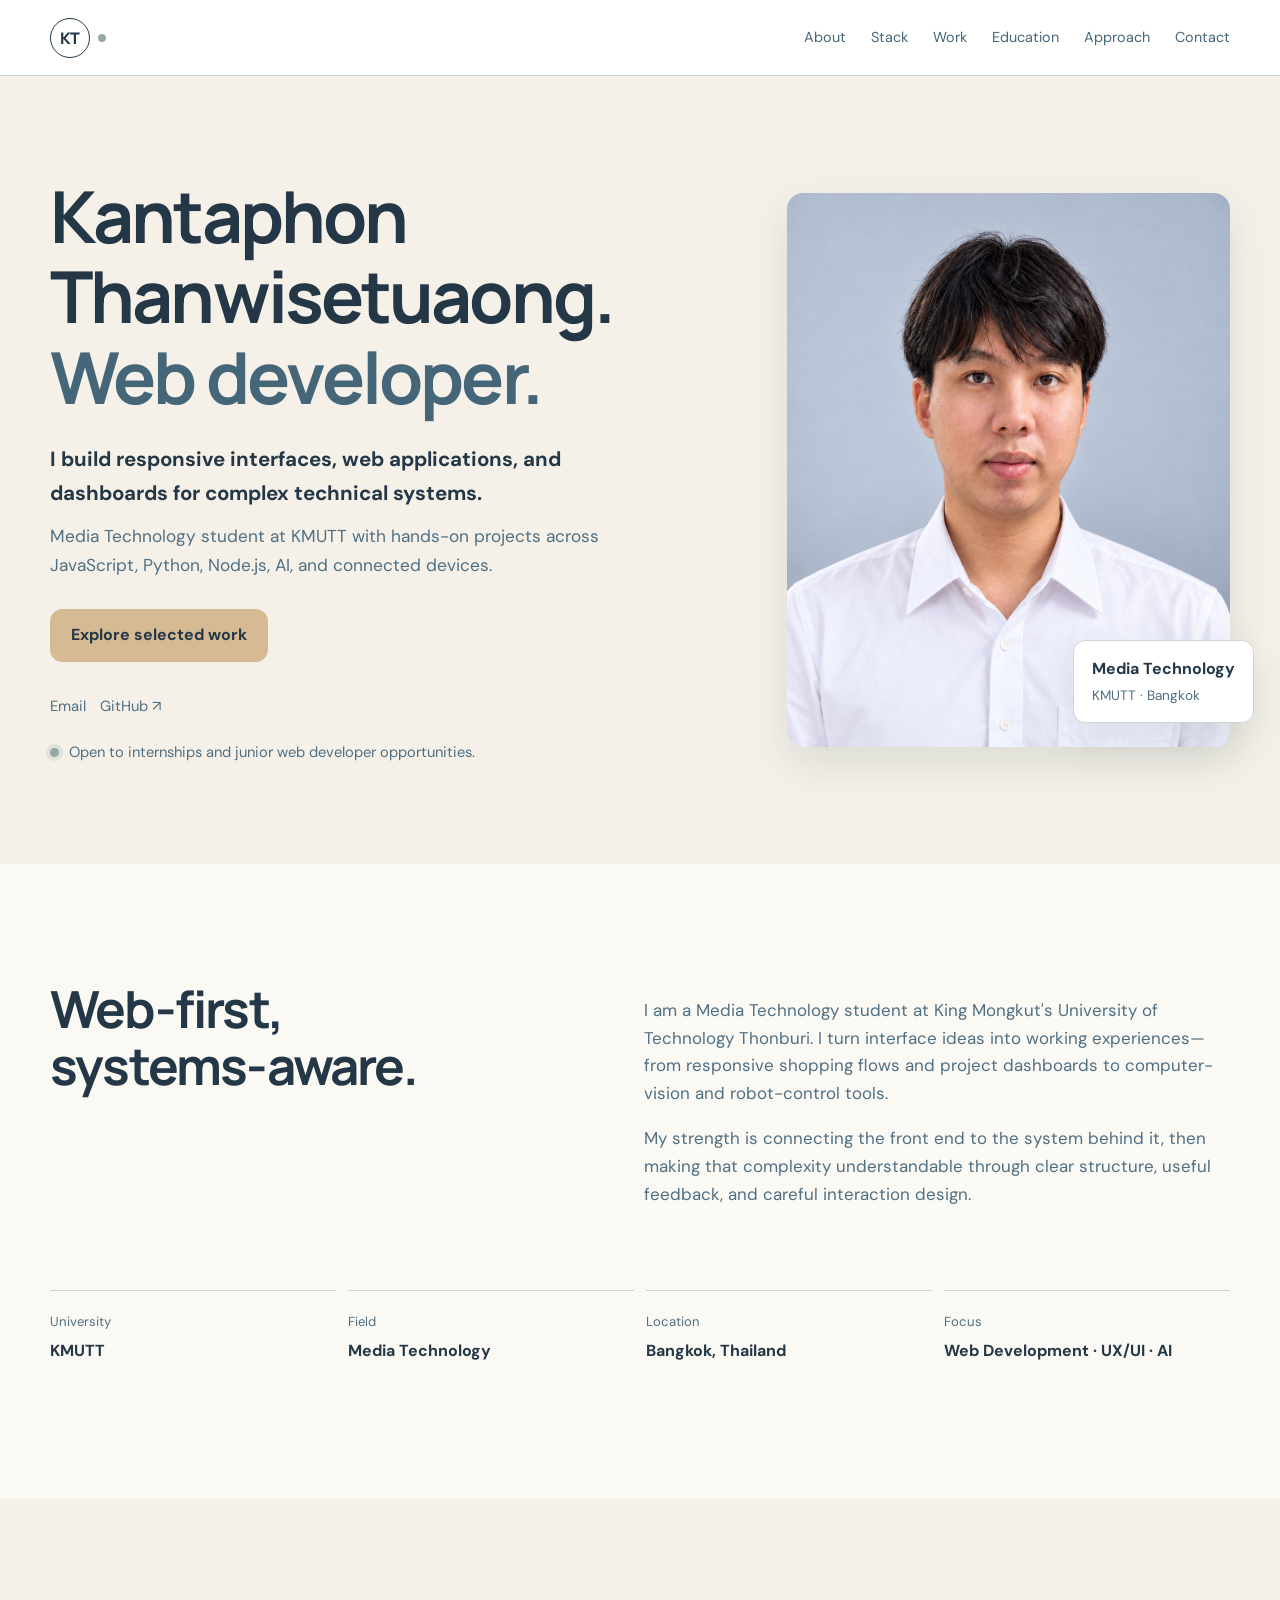
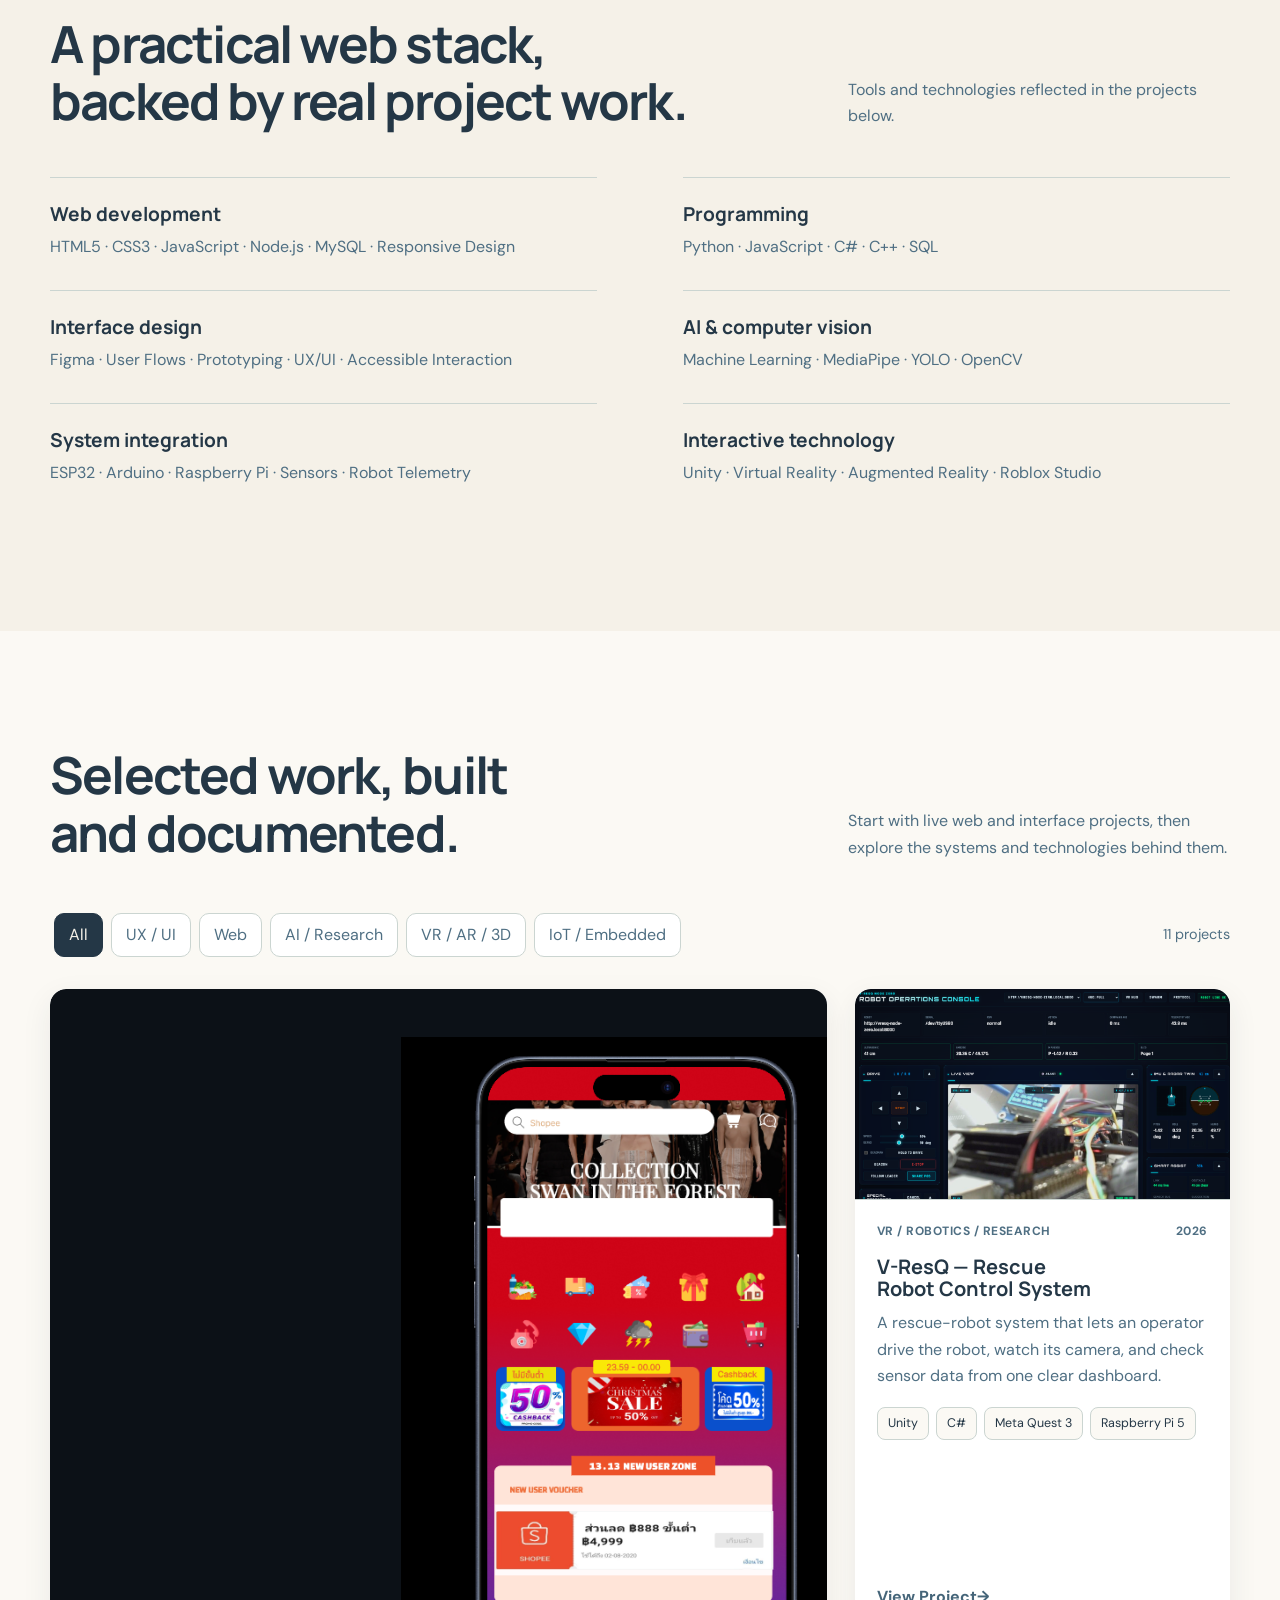
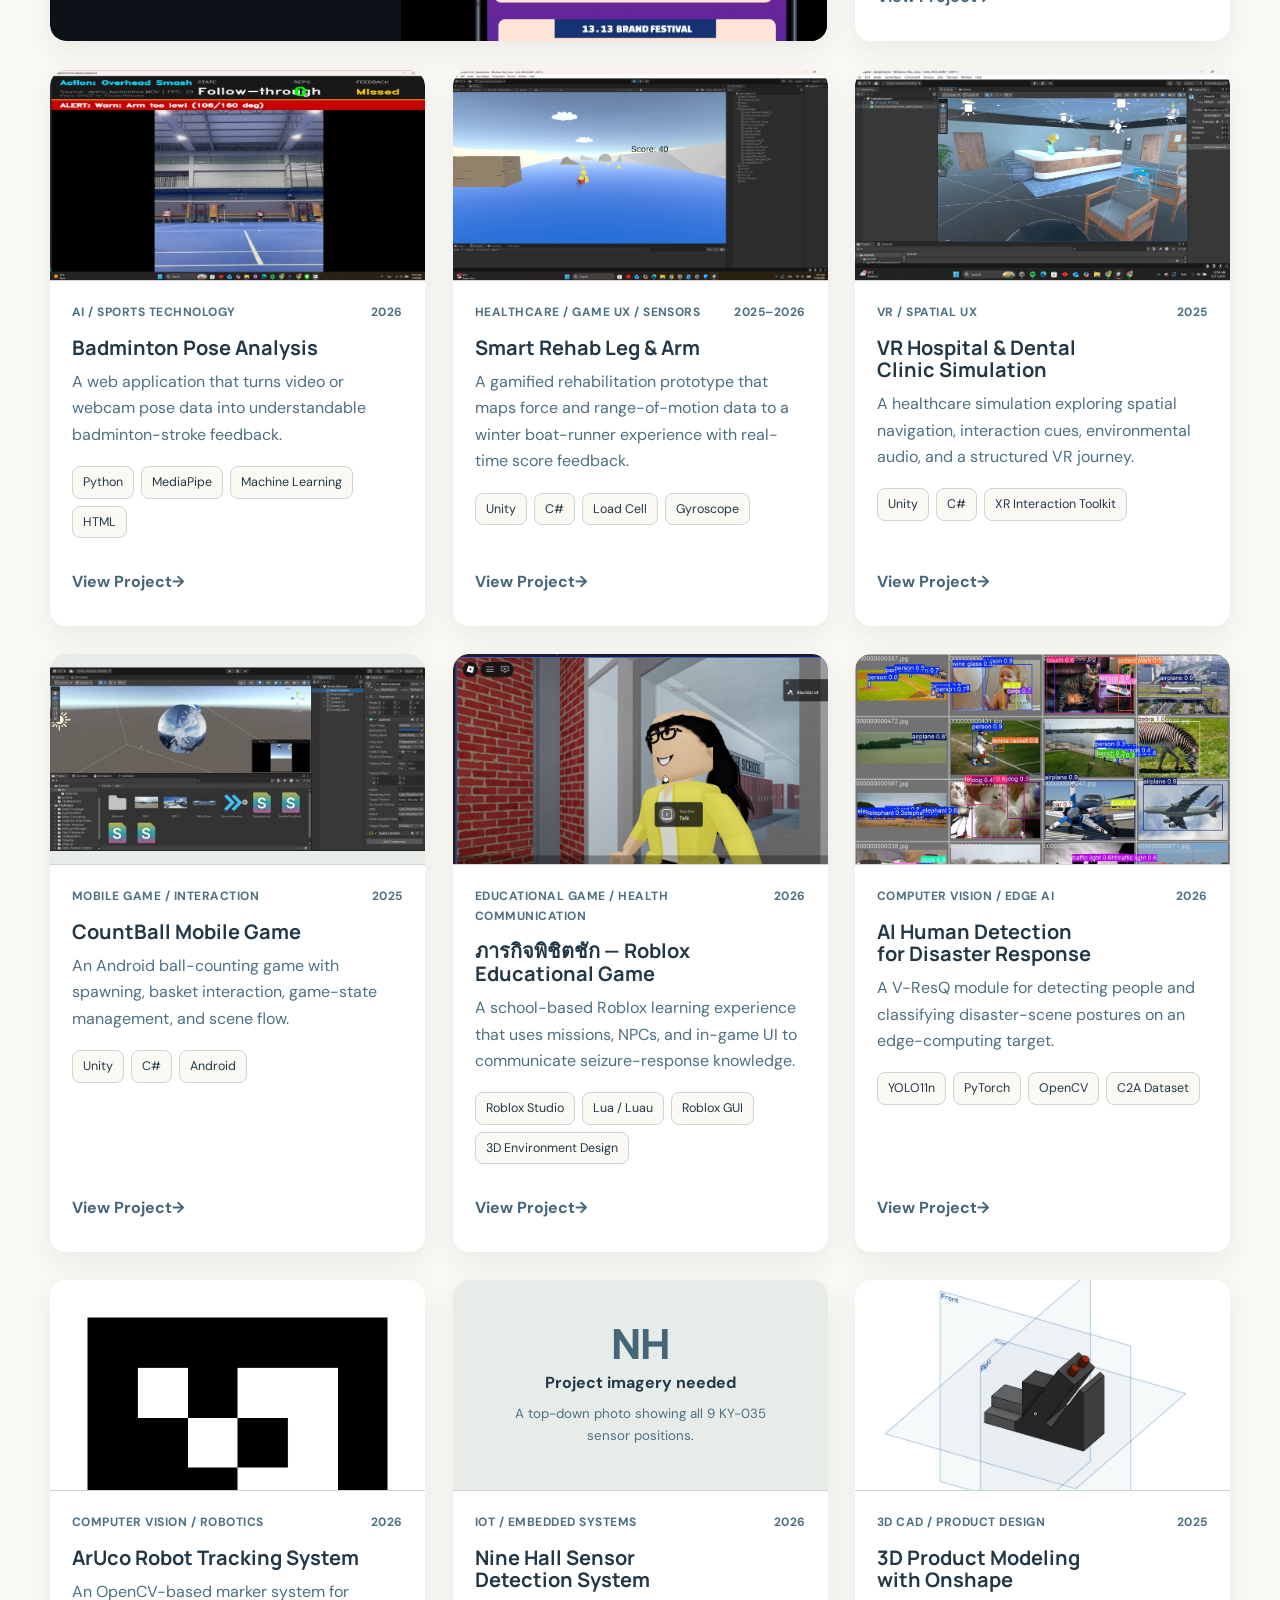
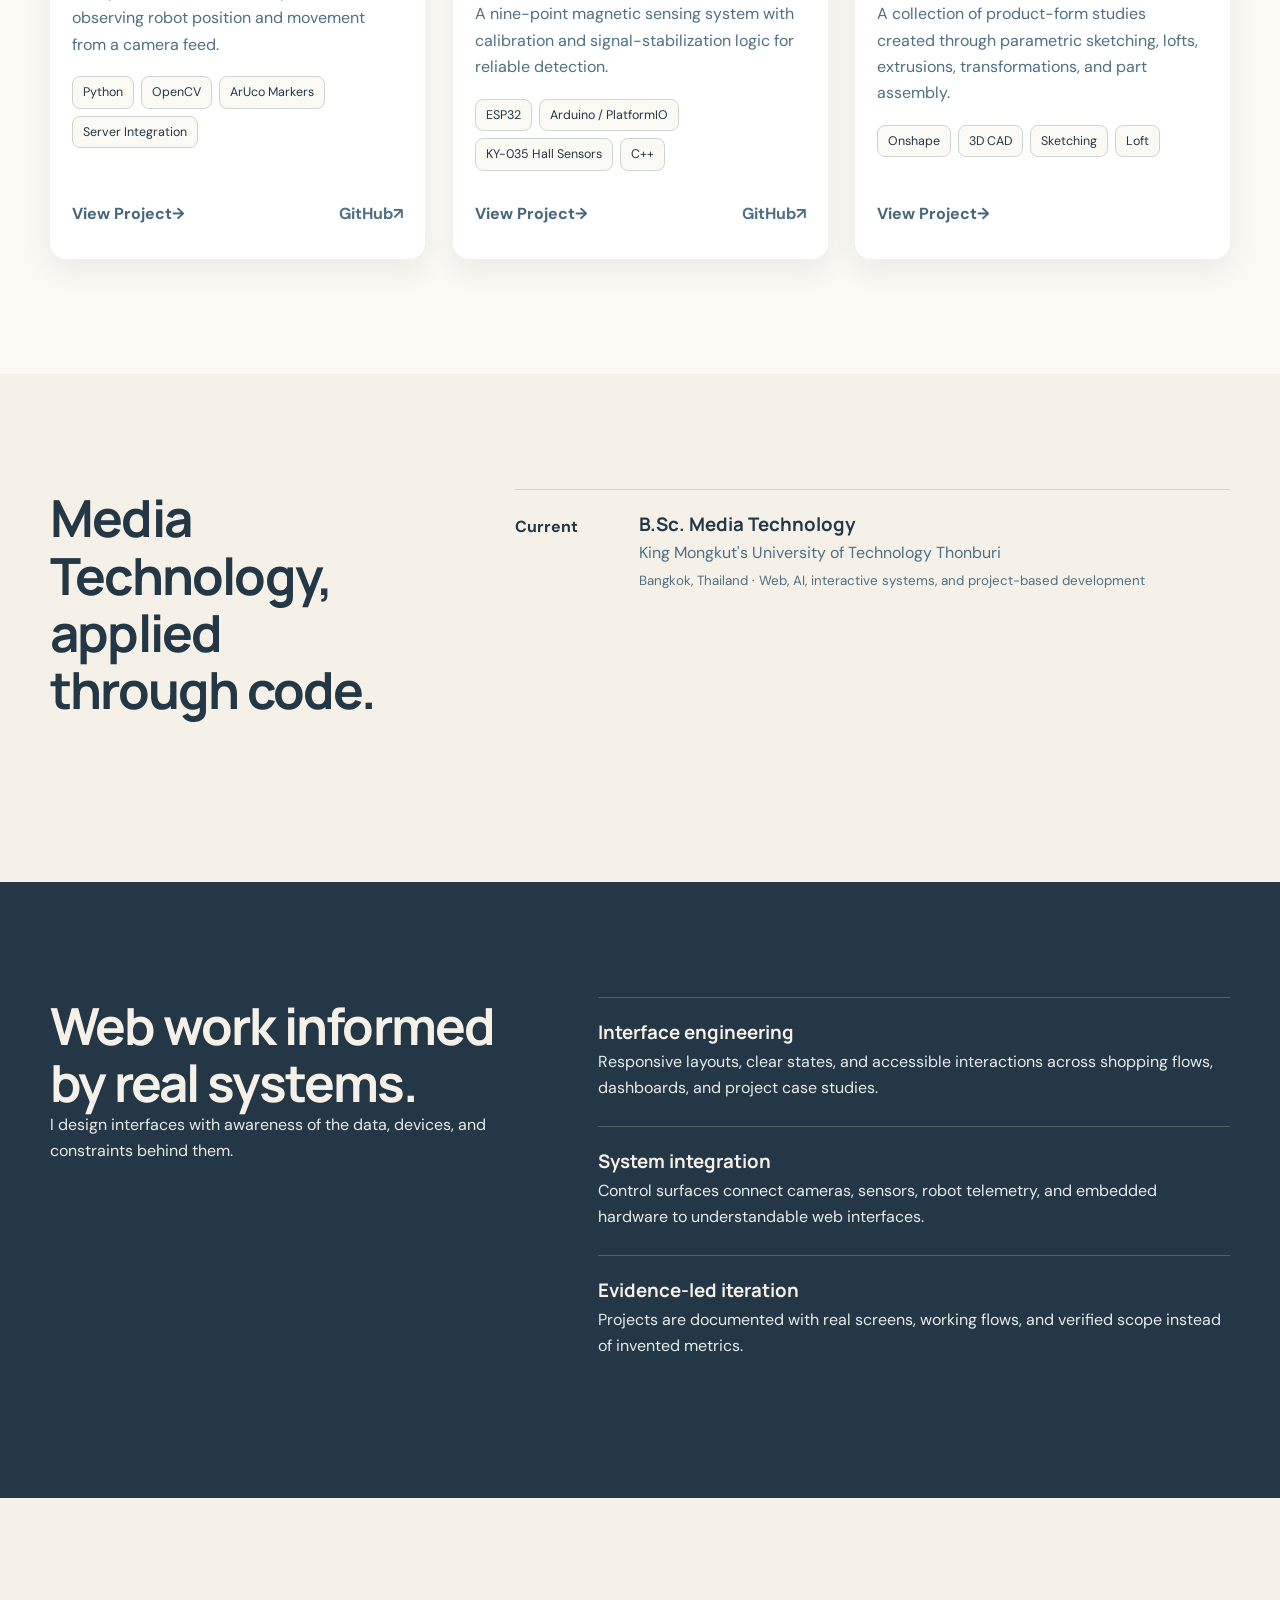
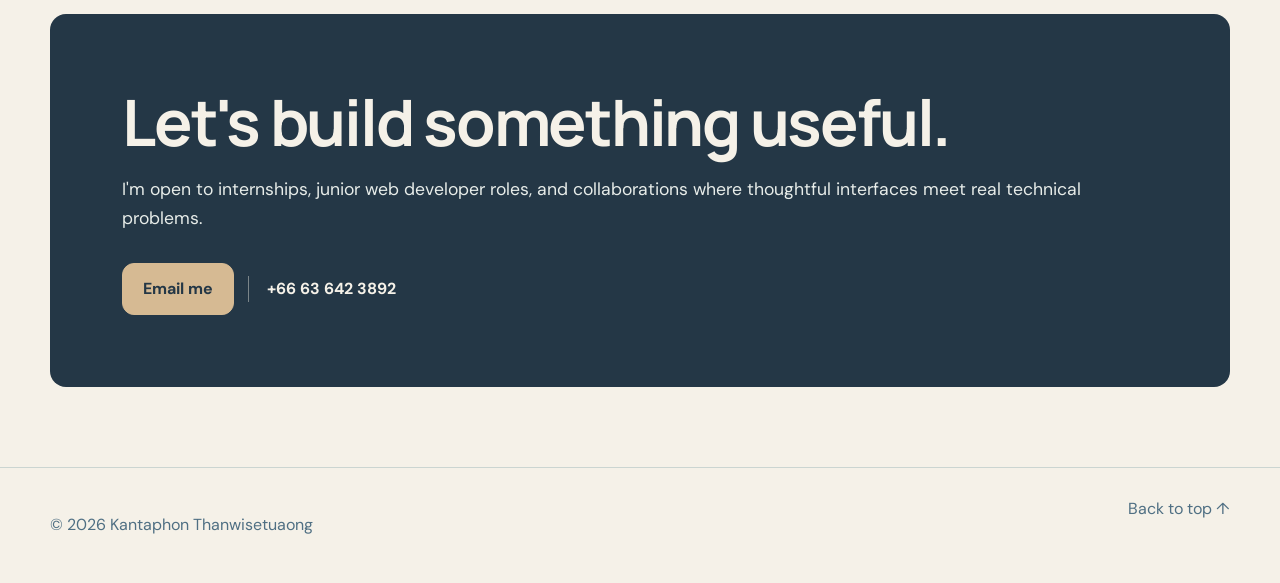
==== commit e127a3d4: "Add Figma canvas and remove resume actions" ====
--- a/index.html
+++ b/index.html
@@ -27,7 +27,6 @@
       <button class="nav-toggle" type="button" aria-expanded="false" aria-controls="nav-menu" aria-label="Open navigation menu"><span></span><span></span></button>
       <div class="nav-menu" id="nav-menu">
         <a href="#about">About</a><a href="#skills">Stack</a><a href="#projects">Work</a><a href="#experience">Education</a><a href="#research">Approach</a><a href="#contact">Contact</a>
-        <a class="button button-small" href="https://canva.link/dc9a3ov0nlx5l56" target="_blank" rel="noopener noreferrer">Resume</a>
       </div>
     </nav>
   </header>
@@ -39,7 +38,7 @@
           <h1>Kantaphon Thanwisetuaong.<br><em>Web developer.</em></h1>
           <p class="hero-role">I build responsive interfaces, web applications, and dashboards for complex technical systems.</p>
           <p class="hero-intro">Media Technology student at KMUTT with hands-on projects across JavaScript, Python, Node.js, AI, and connected devices.</p>
-          <div class="button-row"><a class="button" href="#projects">Explore selected work</a><a class="button button-ghost" href="https://canva.link/dc9a3ov0nlx5l56" target="_blank" rel="noopener noreferrer">Open resume</a></div>
+          <div class="button-row"><a class="button" href="#projects">Explore selected work</a></div>
           <div class="social-row"><a href="mailto:kthanwisesvong06364@gmail.com">Email</a><a href="https://github.com/lnwtar" target="_blank" rel="noopener noreferrer">GitHub ↗</a></div>
           <p class="hero-status"><span aria-hidden="true"></span>Open to internships and junior web developer opportunities.</p>
         </div>
@@ -88,7 +87,7 @@
       <div class="shell research-grid"><div class="section-heading reveal"><h2>Web work informed by real systems.</h2><p>I design interfaces with awareness of the data, devices, and constraints behind them.</p></div><div class="research-cards"><article class="reveal"><h3>Interface engineering</h3><p>Responsive layouts, clear states, and accessible interactions across shopping flows, dashboards, and project case studies.</p></article><article class="reveal"><h3>System integration</h3><p>Control surfaces connect cameras, sensors, robot telemetry, and embedded hardware to understandable web interfaces.</p></article><article class="reveal"><h3>Evidence-led iteration</h3><p>Projects are documented with real screens, working flows, and verified scope instead of invented metrics.</p></article></div></div>
     </section>
 
-    <section class="section contact-section" id="contact"><div class="shell contact-card reveal"><h2>Let's build something useful.</h2><p>I'm open to internships, junior web developer roles, and collaborations where thoughtful interfaces meet real technical problems.</p><div class="contact-actions"><a class="button button-light" href="mailto:kthanwisesvong06364@gmail.com">Email me</a><a class="contact-phone" href="tel:+66636423892">+66 63 642 3892</a><a href="https://canva.link/dc9a3ov0nlx5l56" target="_blank" rel="noopener noreferrer">View resume ↗</a></div></div></section>
+    <section class="section contact-section" id="contact"><div class="shell contact-card reveal"><h2>Let's build something useful.</h2><p>I'm open to internships, junior web developer roles, and collaborations where thoughtful interfaces meet real technical problems.</p><div class="contact-actions"><a class="button button-light" href="mailto:kthanwisesvong06364@gmail.com">Email me</a><a class="contact-phone" href="tel:+66636423892">+66 63 642 3892</a></div></div></section>
   </main>
   <footer><div class="shell"><p>© <span id="year"></span> Kantaphon Thanwisetuaong</p><a href="#top">Back to top ↑</a></div></footer>
   <button class="back-top" type="button" aria-label="Back to top">↑</button>
--- a/style.css
+++ b/style.css
@@ -158,6 +158,8 @@
 .project-visual { position: relative; display: grid; place-items: center; aspect-ratio: 16 / 9; overflow: hidden; border-bottom: 1px solid var(--line); border-radius: calc(var(--radius) - 1px) calc(var(--radius) - 1px) 0 0; background: var(--surface-strong); }
 .project-visual img { width: 100%; height: 100%; object-fit: contain; background: var(--surface-strong); transition: transform 260ms ease; }
 .project-card:hover .project-visual img { transform: scale(1.015); }
+.project-card[data-project="fashion-ecommerce"] .project-visual { background: #0c1117; }
+.project-card[data-project="fashion-ecommerce"] .project-visual img { width: auto; max-width: 82%; height: auto; max-height: 88%; background: transparent; }
 .project-placeholder { width: 100%; height: 100%; min-height: 180px; display: grid; place-items: center; align-content: center; gap: 6px; padding: 24px; text-align: center; background: var(--surface-strong); color: var(--muted); }
 .project-placeholder > span { color: var(--accent); font: 800 clamp(1.5rem, 4vw, 2.6rem)/1 Manrope, sans-serif; letter-spacing: -0.04em; }
 .project-placeholder strong { color: var(--ink); }
@@ -221,6 +223,8 @@
 .detail-category { margin: 18px 0 0; color: var(--secondary); font-size: 0.82rem; font-weight: 700; letter-spacing: 0.05em; text-transform: uppercase; }
 .detail-image { display: grid; place-items: center; aspect-ratio: 16 / 10; overflow: hidden; border-radius: var(--radius); background: var(--surface-strong); box-shadow: var(--shadow); }
 .detail-image > img { width: 100%; height: 100%; object-fit: contain; }
+body[data-project="fashion-ecommerce"] .detail-image { aspect-ratio: 4 / 3; background: #0c1117; }
+body[data-project="fashion-ecommerce"] .detail-image > img { width: auto; max-width: 90%; height: auto; max-height: 90%; }
 .detail-content { padding-block: clamp(64px, 8vw, 100px); }
 .detail-columns { display: grid; grid-template-columns: minmax(0, 1.38fr) minmax(260px, 0.62fr); gap: clamp(44px, 7vw, 86px); }
 .detail-copy section { margin-bottom: 48px; }
@@ -246,6 +250,8 @@
 .gallery-stage { position: relative; border: 1px solid var(--line); border-radius: var(--radius); background: var(--surface-strong); }
 .gallery-open { display: grid; place-items: center; width: 100%; aspect-ratio: 16 / 9; padding: 0; overflow: hidden; border: 0; border-radius: 15px 15px 0 0; background: var(--surface-strong); cursor: zoom-in; }
 .gallery-open img { width: 100%; height: 100%; object-fit: contain; user-select: none; }
+.gallery-open.is-portrait { height: clamp(420px, 70vh, 760px); aspect-ratio: auto; background: #0c1117; }
+.gallery-open.is-portrait img { width: auto; max-width: 92%; height: auto; max-height: 92%; }
 .gallery-controls { display: grid; grid-template-columns: minmax(0, 1fr) auto minmax(0, 1fr); align-items: center; gap: 16px; padding: 12px; border-top: 1px solid var(--line); background: var(--card); border-radius: 0 0 15px 15px; }
 .gallery-controls button { min-height: 44px; padding: 8px 12px; border: 0; border-radius: 9px; background: transparent; color: var(--accent); font-weight: 700; cursor: pointer; }
 .gallery-controls button:first-child { justify-self: start; }
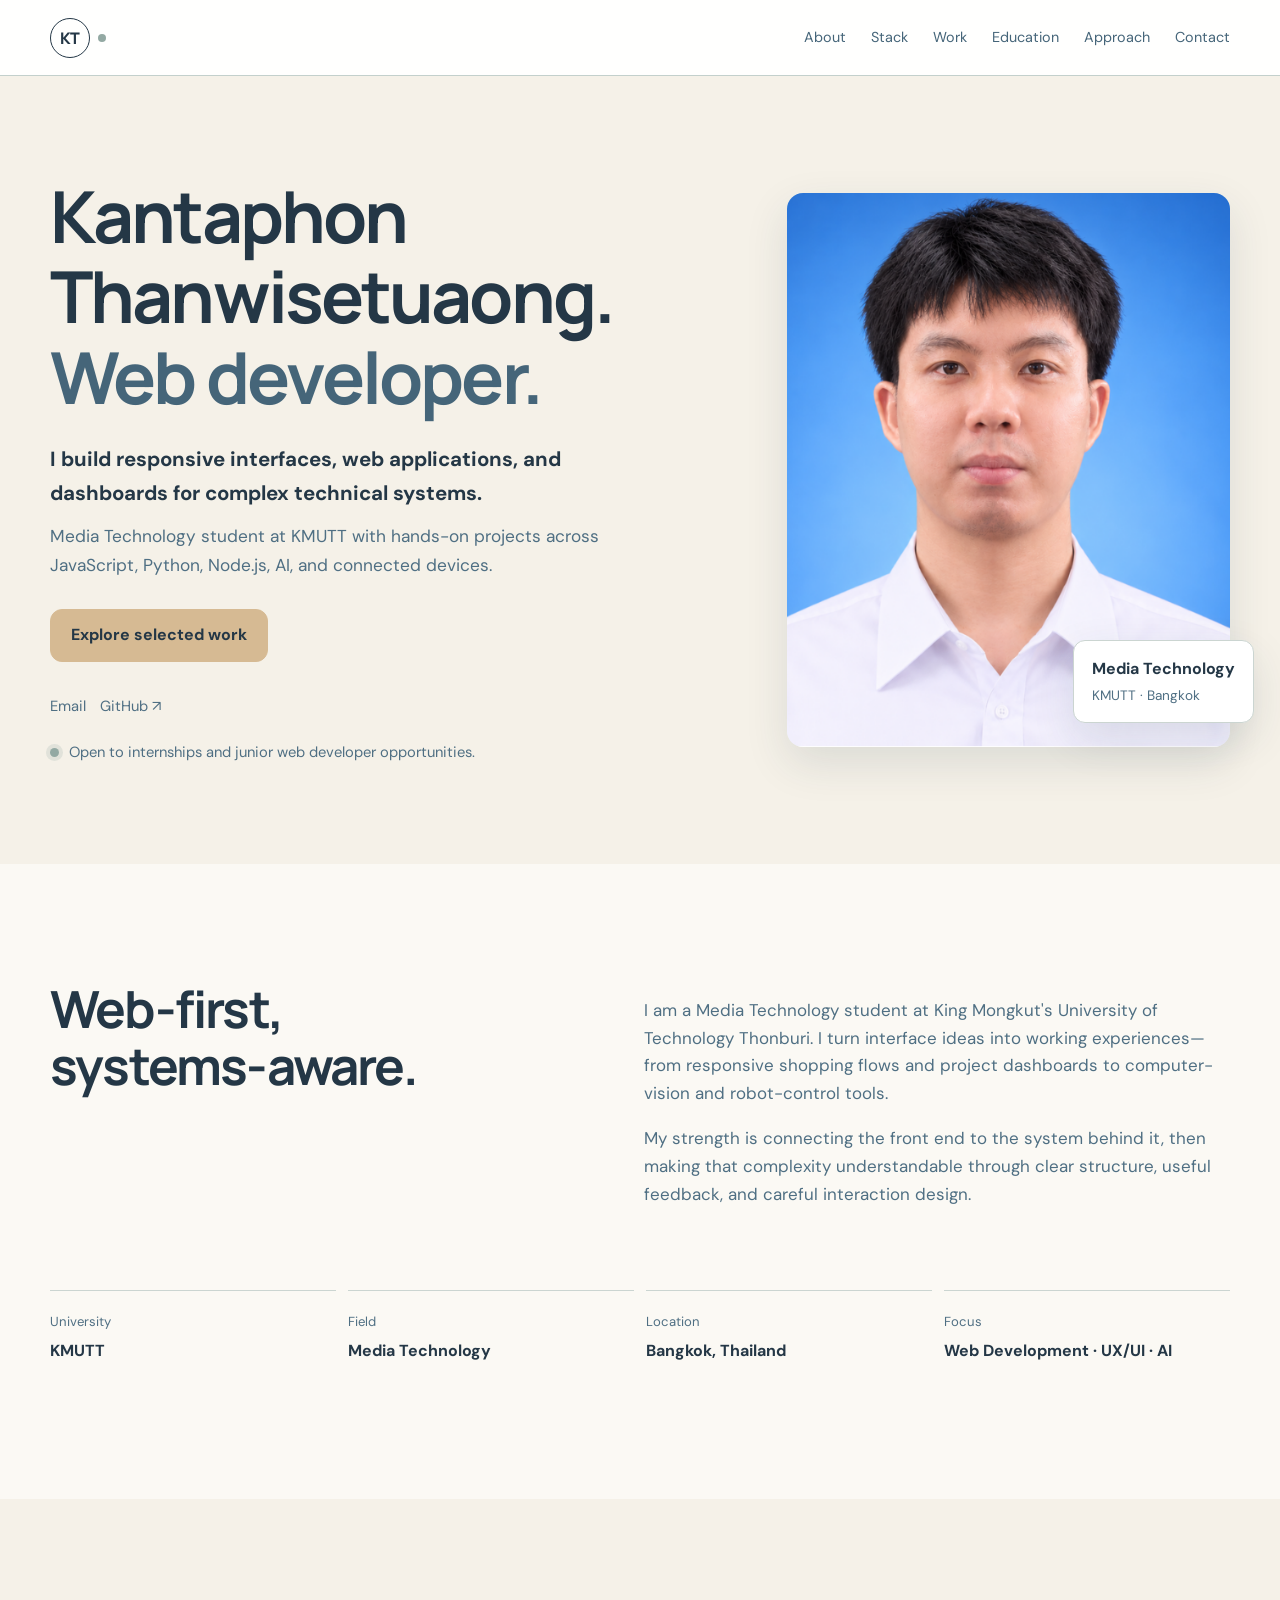
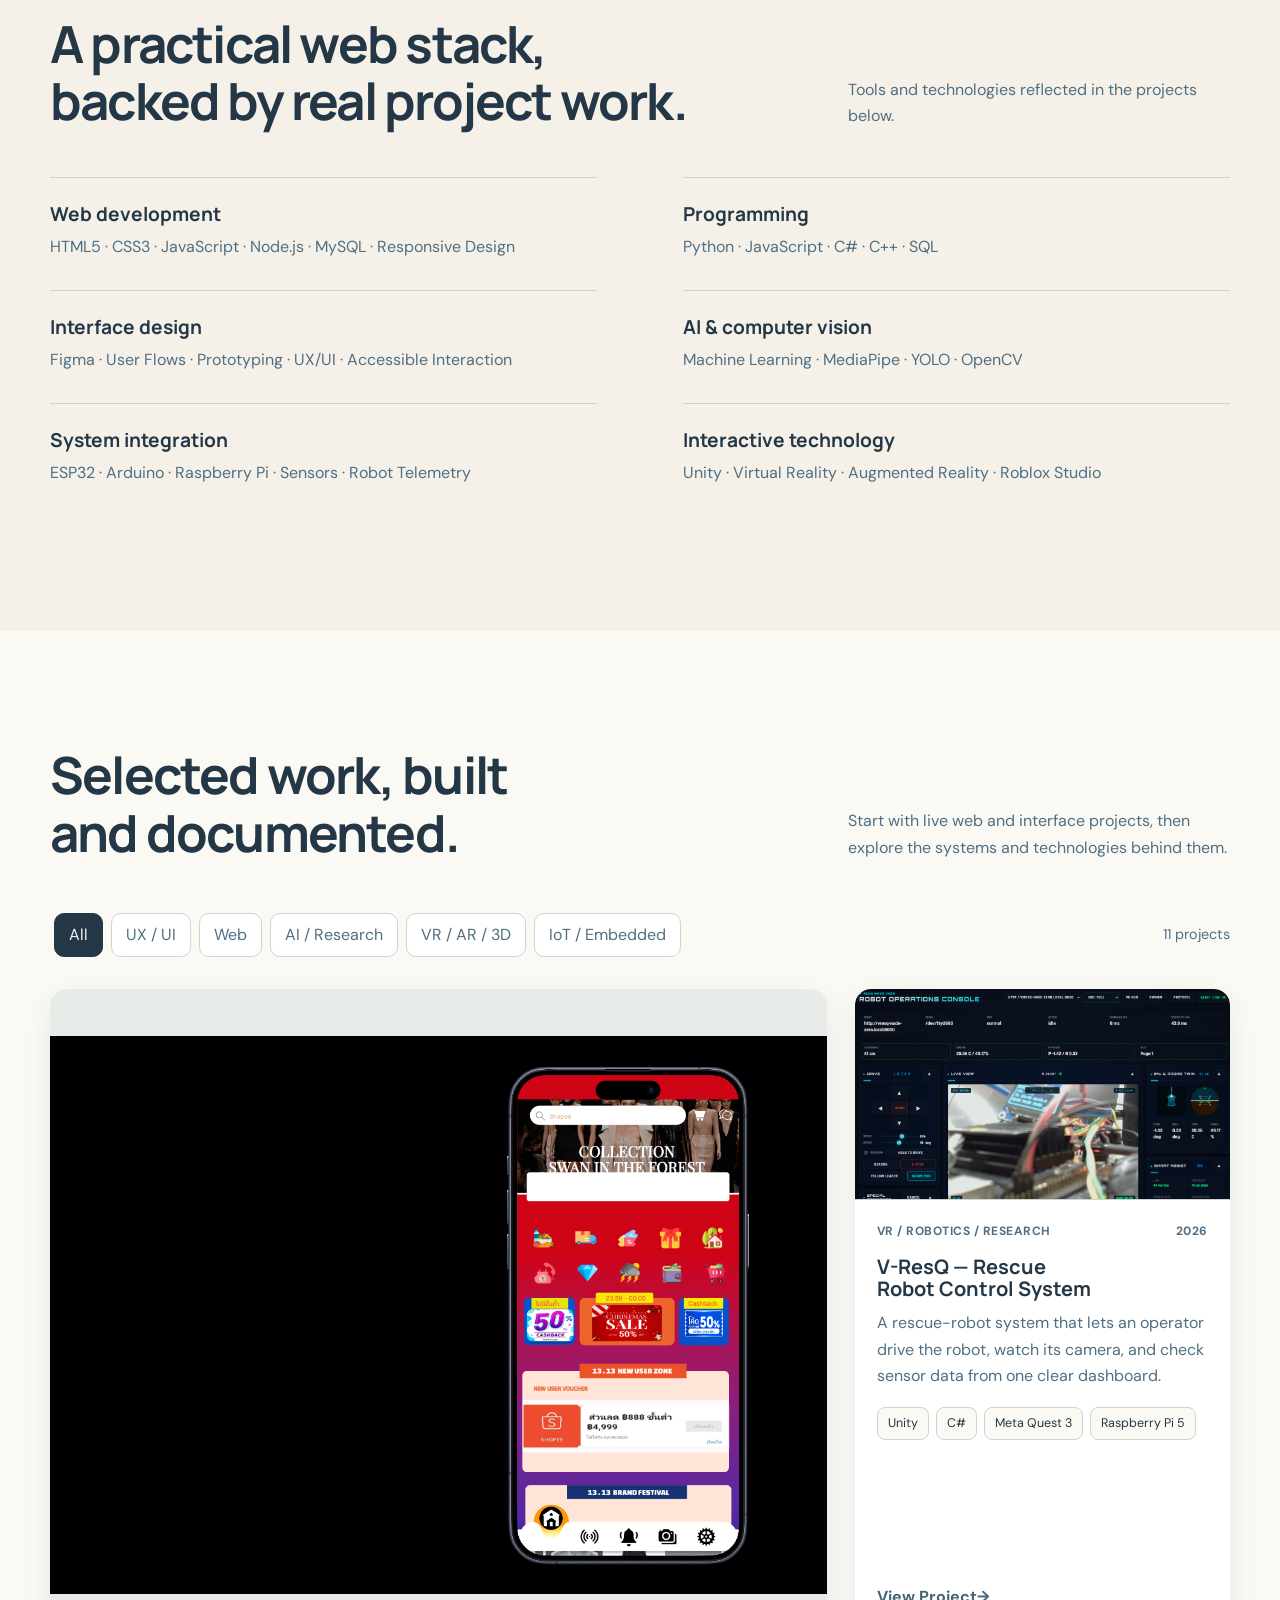
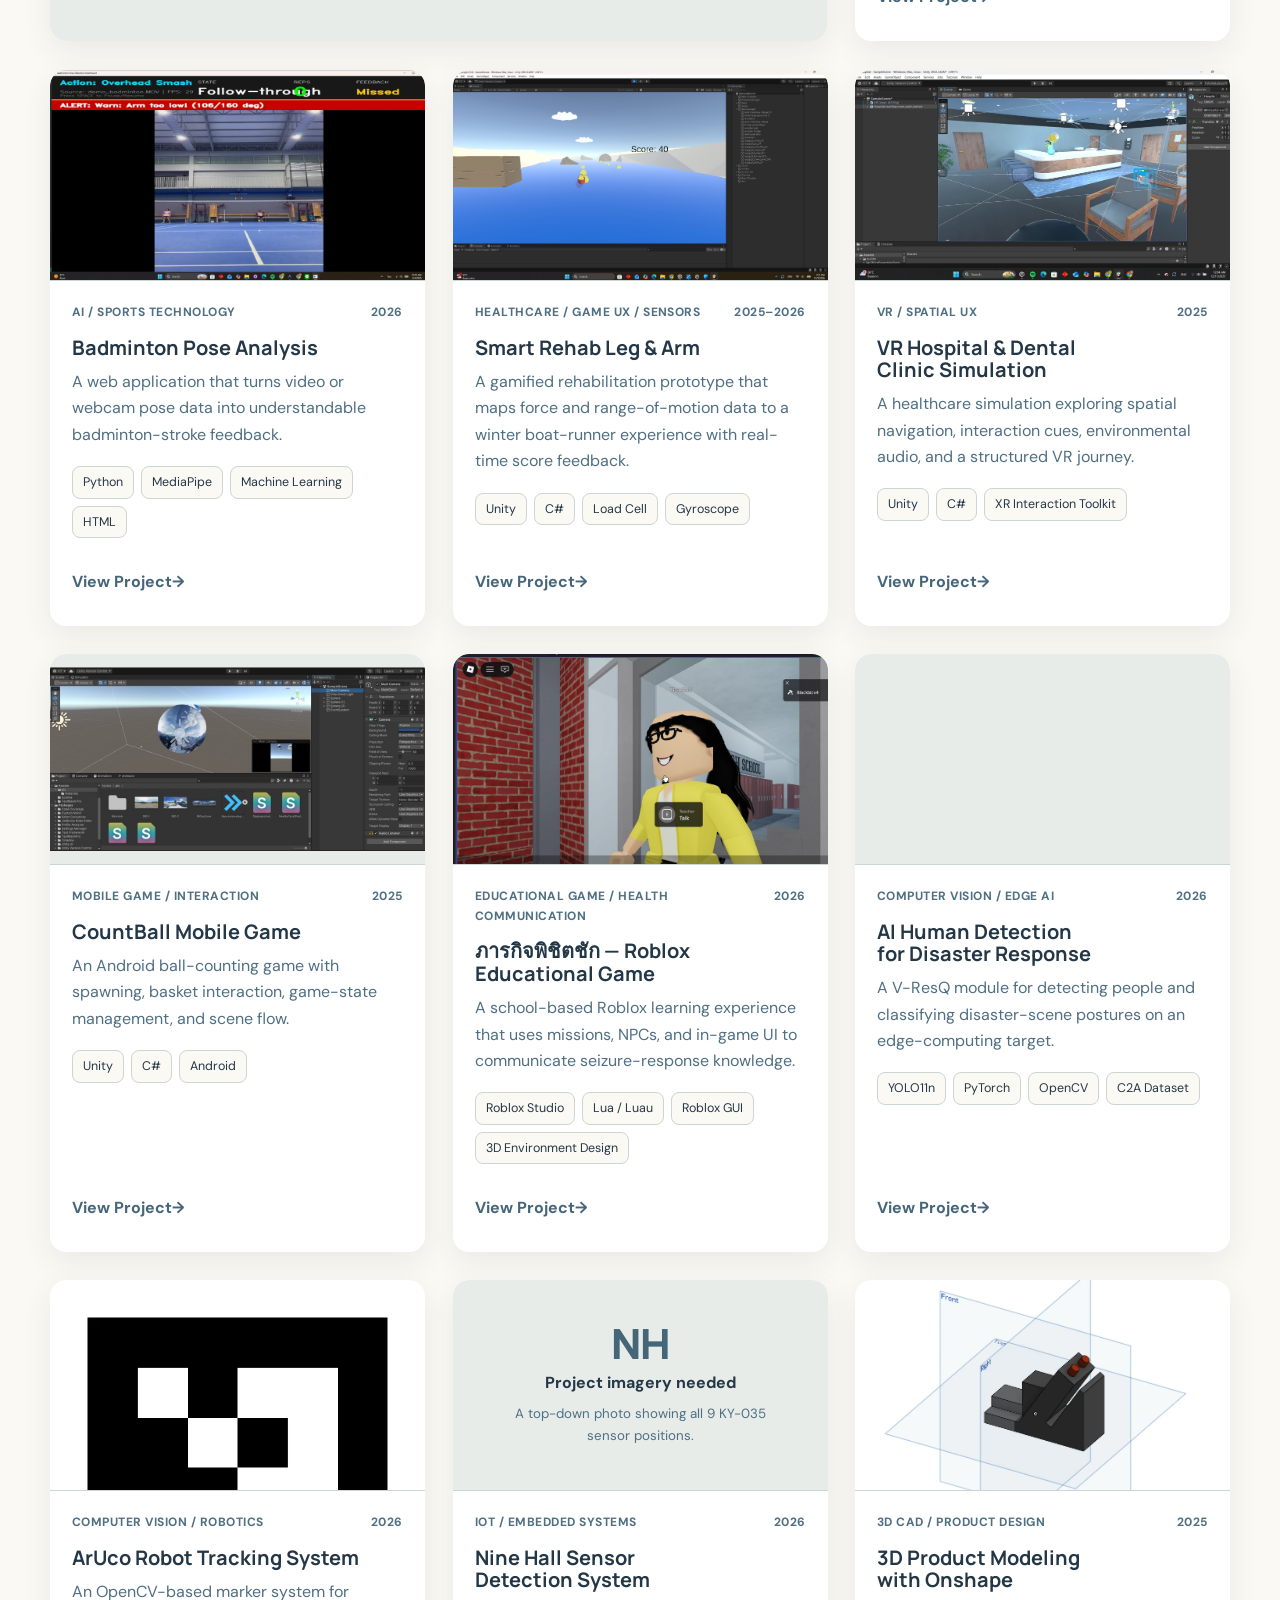
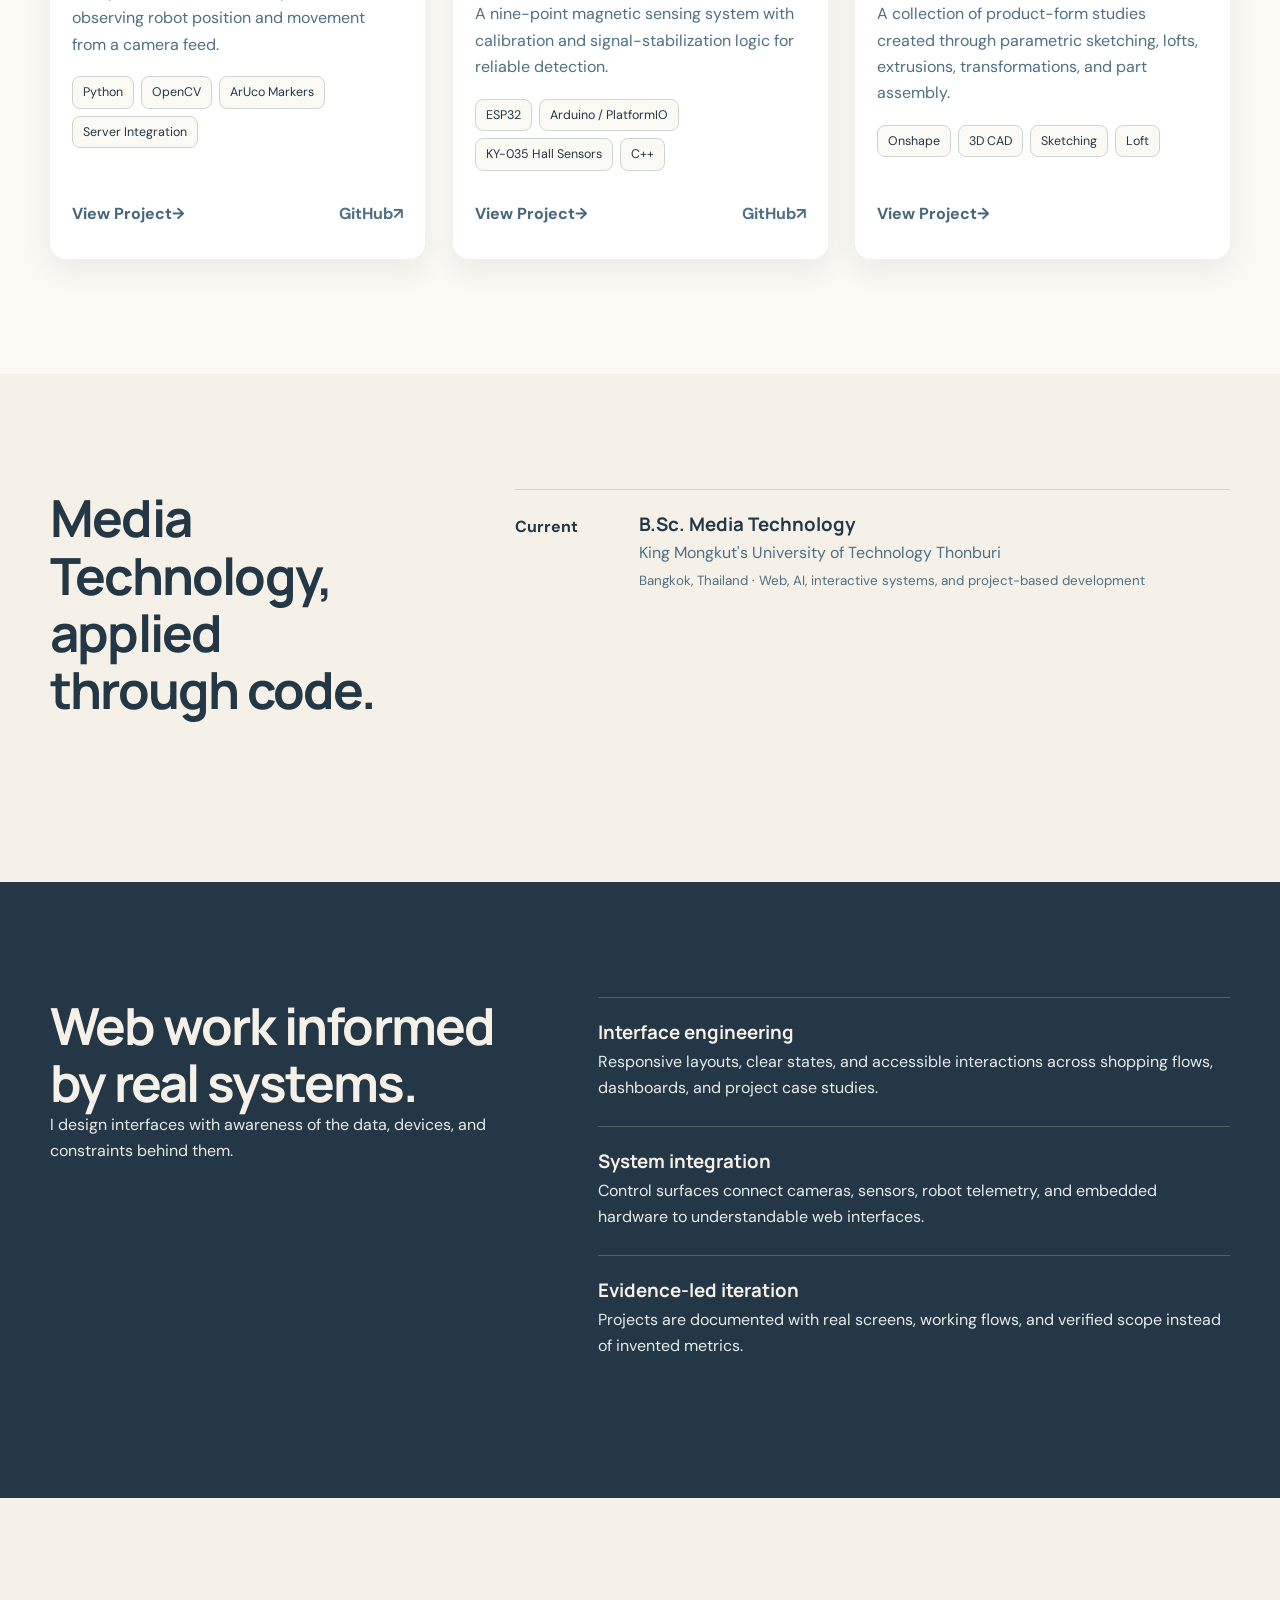
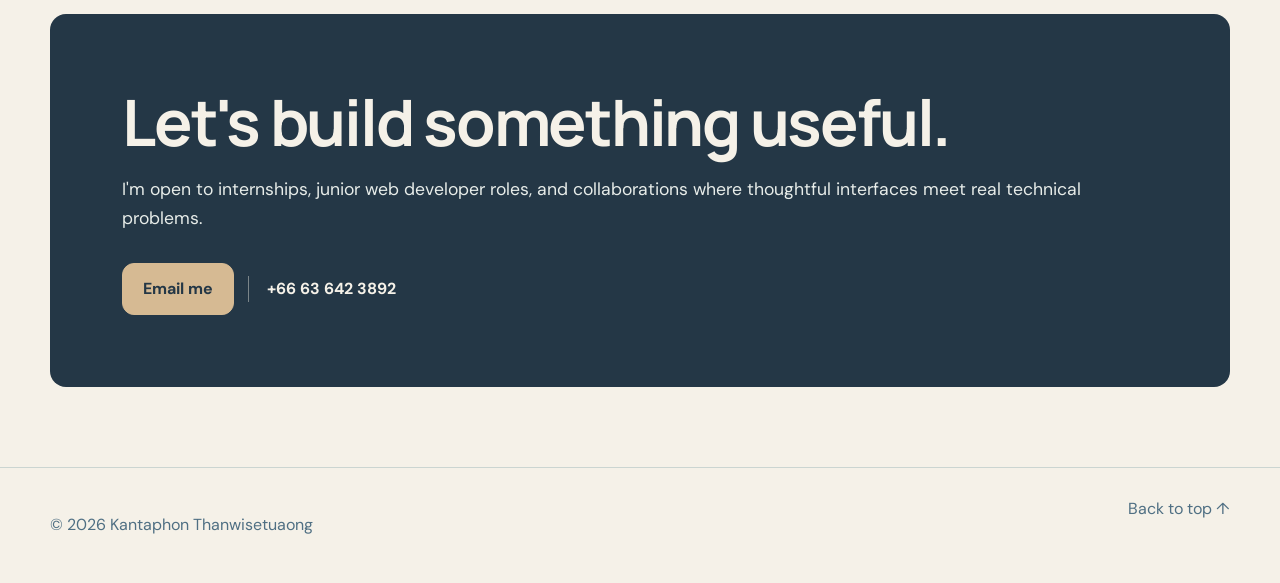
==== commit 74a02808: "Update portfolio portrait" ====
--- a/index.html
+++ b/index.html
@@ -8,7 +8,7 @@
   <meta property="og:title" content="Kantaphon Thanwisetuaong — Web Developer Portfolio">
   <meta property="og:description" content="Selected web interfaces, applications, dashboards, and technical projects built by Kantaphon Thanwisetuaong.">
   <meta property="og:type" content="website">
-  <meta property="og:image" content="assets/images/profile.png">
+  <meta property="og:image" content="assets/images/profile-studio.png">
   <meta name="twitter:card" content="summary_large_image">
   <title>Kantaphon Thanwisetuaong — Web Developer Portfolio</title>
   <link rel="icon" href="assets/favicon.svg" type="image/svg+xml">
@@ -43,7 +43,7 @@
           <p class="hero-status"><span aria-hidden="true"></span>Open to internships and junior web developer opportunities.</p>
         </div>
         <div class="portrait-wrap reveal" data-delay="1">
-          <div class="portrait-frame"><img src="assets/images/profile.png" alt="Professional portrait of Kantaphon Thanwisetuaong" width="900" height="1100"></div>
+          <div class="portrait-frame"><img src="assets/images/profile-studio.png" alt="Professional portrait of Kantaphon Thanwisetuaong" width="589" height="653"></div>
           <div class="portrait-note"><strong>Media Technology</strong><span>KMUTT · Bangkok</span></div>
         </div>
       </div>
--- a/style.css
+++ b/style.css
@@ -158,8 +158,6 @@
 .project-visual { position: relative; display: grid; place-items: center; aspect-ratio: 16 / 9; overflow: hidden; border-bottom: 1px solid var(--line); border-radius: calc(var(--radius) - 1px) calc(var(--radius) - 1px) 0 0; background: var(--surface-strong); }
 .project-visual img { width: 100%; height: 100%; object-fit: contain; background: var(--surface-strong); transition: transform 260ms ease; }
 .project-card:hover .project-visual img { transform: scale(1.015); }
-.project-card[data-project="fashion-ecommerce"] .project-visual { background: #0c1117; }
-.project-card[data-project="fashion-ecommerce"] .project-visual img { width: auto; max-width: 82%; height: auto; max-height: 88%; background: transparent; }
 .project-placeholder { width: 100%; height: 100%; min-height: 180px; display: grid; place-items: center; align-content: center; gap: 6px; padding: 24px; text-align: center; background: var(--surface-strong); color: var(--muted); }
 .project-placeholder > span { color: var(--accent); font: 800 clamp(1.5rem, 4vw, 2.6rem)/1 Manrope, sans-serif; letter-spacing: -0.04em; }
 .project-placeholder strong { color: var(--ink); }
@@ -223,8 +221,6 @@
 .detail-category { margin: 18px 0 0; color: var(--secondary); font-size: 0.82rem; font-weight: 700; letter-spacing: 0.05em; text-transform: uppercase; }
 .detail-image { display: grid; place-items: center; aspect-ratio: 16 / 10; overflow: hidden; border-radius: var(--radius); background: var(--surface-strong); box-shadow: var(--shadow); }
 .detail-image > img { width: 100%; height: 100%; object-fit: contain; }
-body[data-project="fashion-ecommerce"] .detail-image { aspect-ratio: 4 / 3; background: #0c1117; }
-body[data-project="fashion-ecommerce"] .detail-image > img { width: auto; max-width: 90%; height: auto; max-height: 90%; }
 .detail-content { padding-block: clamp(64px, 8vw, 100px); }
 .detail-columns { display: grid; grid-template-columns: minmax(0, 1.38fr) minmax(260px, 0.62fr); gap: clamp(44px, 7vw, 86px); }
 .detail-copy section { margin-bottom: 48px; }
